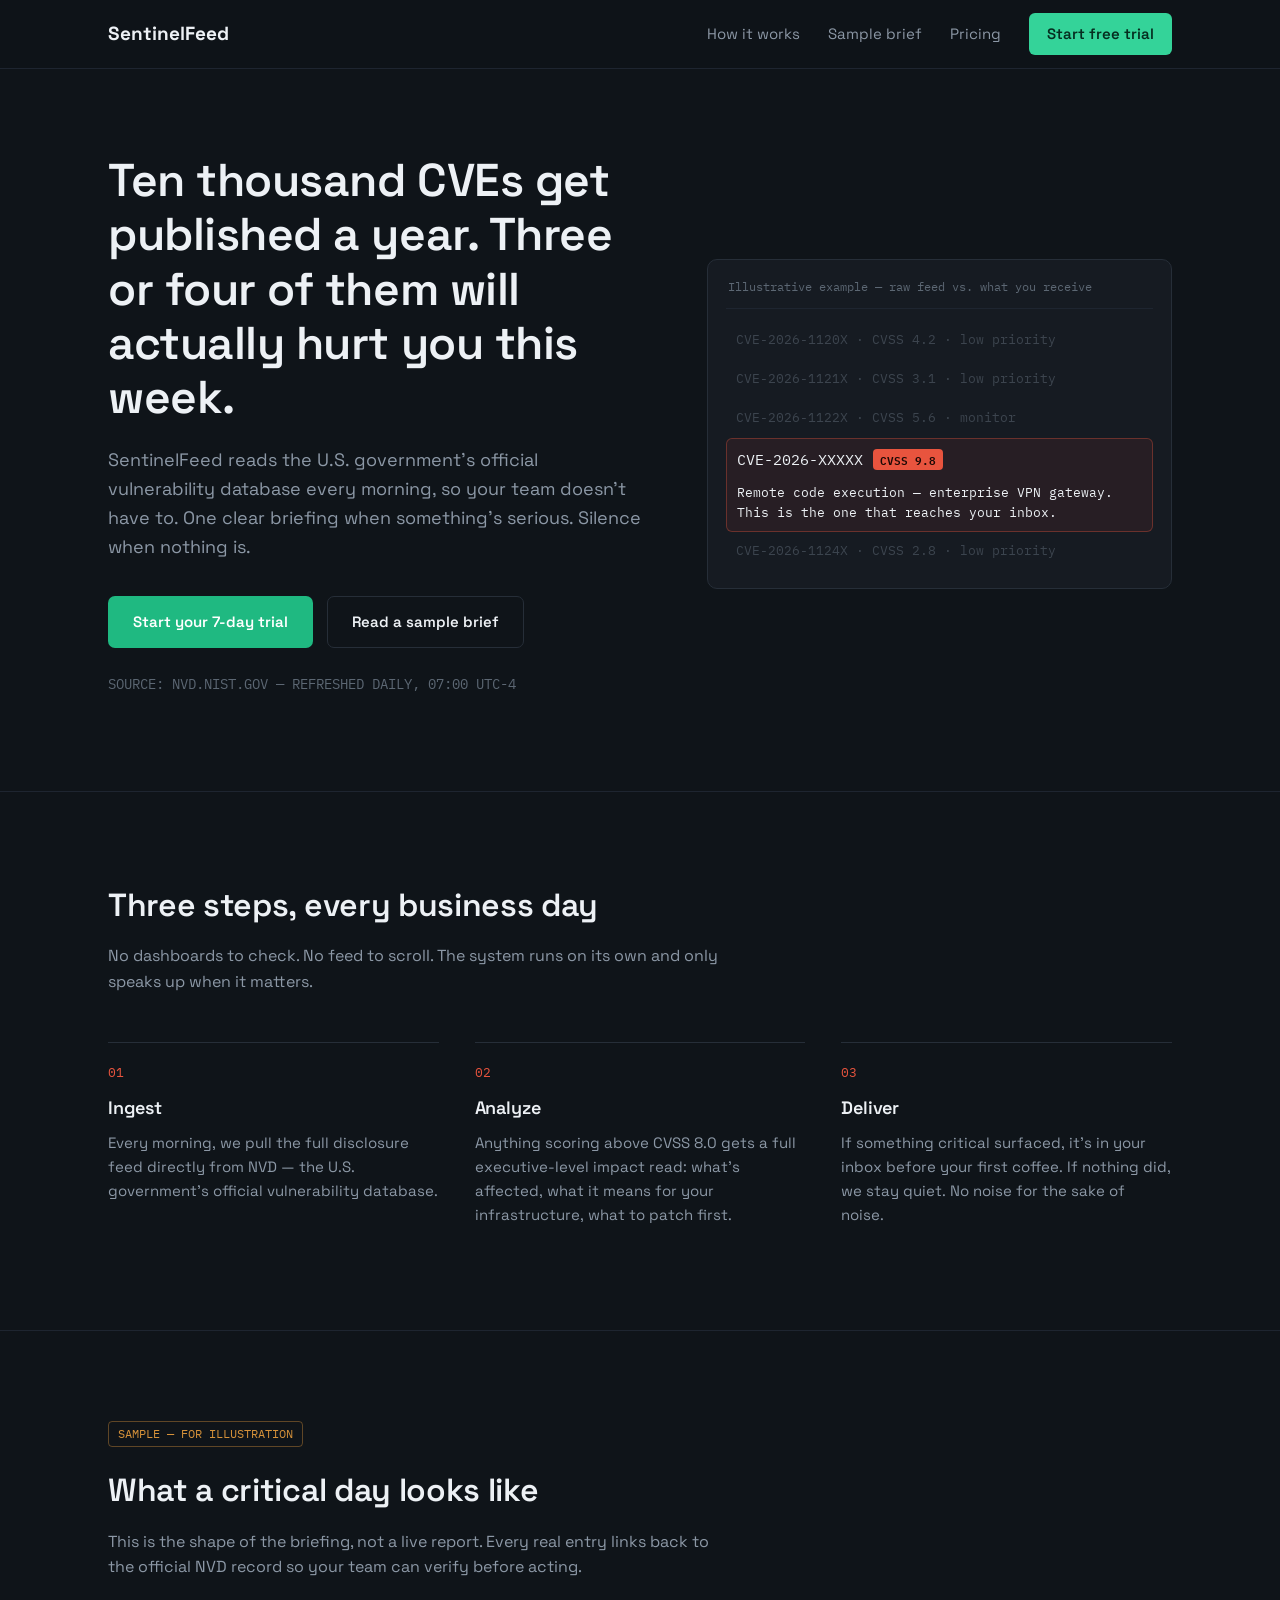
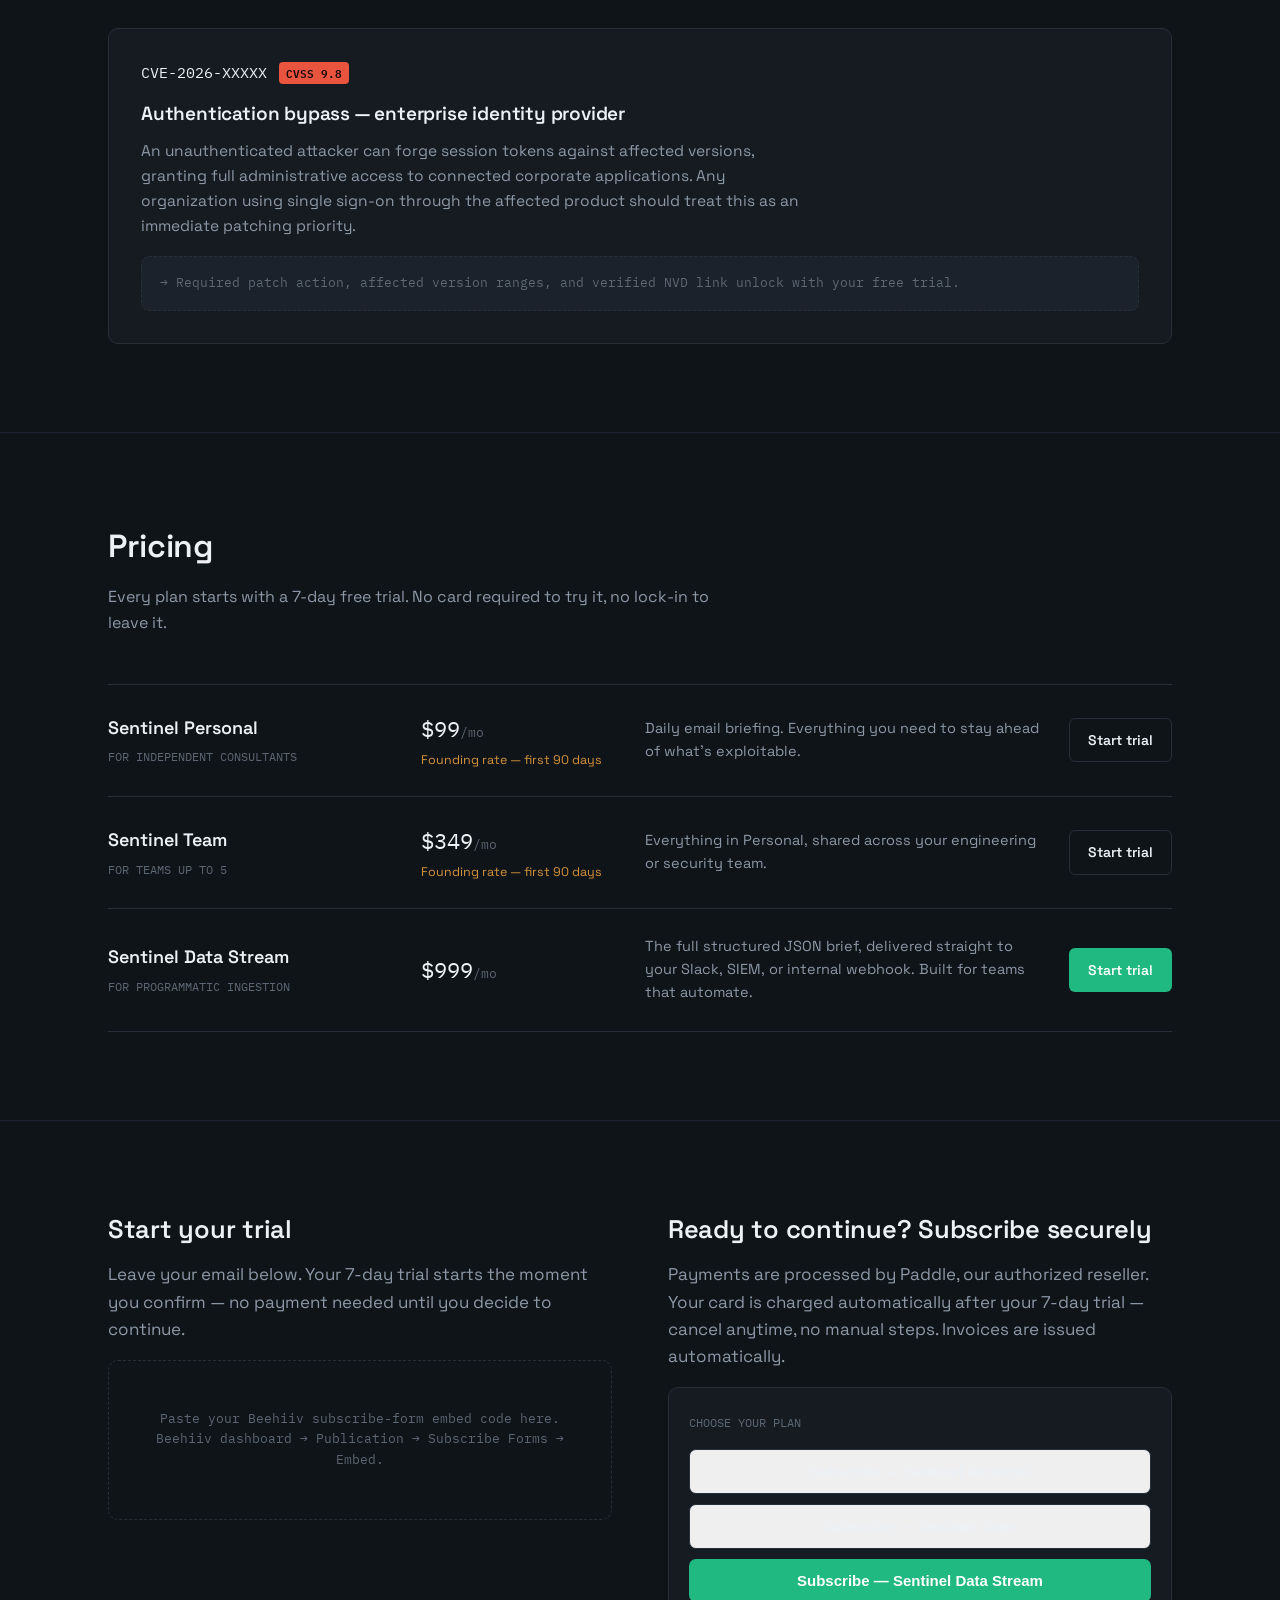
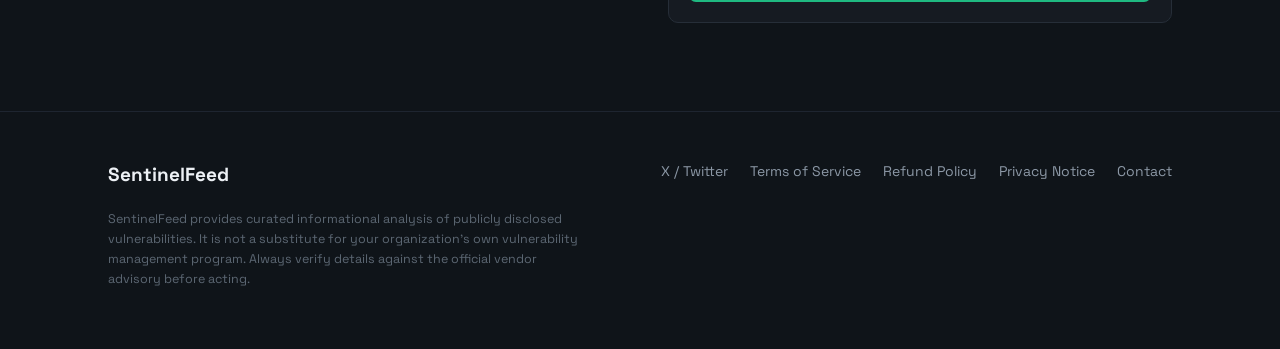
==== index.html @ 9c553edd "Update subscription buttons with new product IDs" ====
<!DOCTYPE html>
<html lang="en">
<head>
<meta charset="UTF-8">
<meta name="viewport" content="width=device-width, initial-scale=1.0">
<title>SentinelFeed — Critical vulnerability intelligence, filtered daily</title>
<meta name="description" content="SentinelFeed reads the NVD disclosure feed every morning and tells your team only what's worth acting on today.">
<link rel="icon" href="logo.png">
<link rel="preconnect" href="https://fonts.googleapis.com">
<link rel="preconnect" href="https://fonts.gstatic.com" crossorigin>
<link href="https://fonts.googleapis.com/css2?family=Space+Grotesk:wght@400;500;600;700&family=IBM+Plex+Mono:wght@400;500;600&display=swap" rel="stylesheet">
<style>
  :root {
    --ink: #0F1419;
    --panel: #161B22;
    --panel-raised: #1B222B;
    --border: #262E38;
    --border-soft: #1E2530;
    --text-primary: #EDF1F5;
    --text-secondary: #8C98A6;
    --text-tertiary: #5C6773;
    --signal: #E8543E;
    --signal-strong: #C43D2A;
    --amber: #D6923A;
    --brand: #34D399;
    --brand-strong: #1FB981;
    --brand-ink: #062E20;
    --safe: #4F9E72;
    --font-display: 'Space Grotesk', -apple-system, BlinkMacSystemFont, sans-serif;
    --font-mono: 'IBM Plex Mono', ui-monospace, SFMono-Regular, Menlo, monospace;
    --max-w: 1120px;
  }

  * { box-sizing: border-box; }
  html { scroll-behavior: smooth; }

  body {
    margin: 0;
    background: var(--ink);
    color: var(--text-primary);
    font-family: var(--font-display);
    font-size: 17px;
    line-height: 1.6;
    -webkit-font-smoothing: antialiased;
  }

  a { color: inherit; }
  a:focus-visible, button:focus-visible {
    outline: 2px solid var(--signal);
    outline-offset: 3px;
  }

  .wrap {
    max-width: var(--max-w);
    margin: 0 auto;
    padding: 0 28px;
  }

  p { max-width: 62ch; color: var(--text-secondary); }

  h1, h2, h3 { font-weight: 600; letter-spacing: -0.01em; margin: 0; }

  /* ---------- Nav ---------- */
  nav {
    position: sticky;
    top: 0;
    z-index: 20;
    background: rgba(15,20,25,0.88);
    backdrop-filter: blur(10px);
    border-bottom: 1px solid var(--border-soft);
  }
  nav .wrap {
    display: flex;
    align-items: center;
    justify-content: space-between;
    height: 68px;
  }
  .brand {
    font-size: 19px;
    font-weight: 700;
    display: flex;
    align-items: center;
    gap: 9px;
  }
  .brand .dot {
    width: 8px; height: 8px; border-radius: 50%;
    background: var(--signal);
    box-shadow: 0 0 0 4px rgba(232,84,62,0.15);
  }
  .nav-links { display: flex; gap: 28px; align-items: center; }
  .nav-links a {
    text-decoration: none;
    color: var(--text-secondary);
    font-size: 15px;
  }
  .nav-links a:hover { color: var(--text-primary); }
  .nav-cta {
    background: var(--brand);
    color: var(--brand-ink) !important;
    font-weight: 600;
    padding: 9px 18px;
    border-radius: 6px;
    text-decoration: none !important;
    font-size: 14.5px;
  }
  .nav-cta:hover { background: var(--brand-strong); }
  .logo-mark { height: 30px; width: auto; display: block; }

  /* ---------- Hero ---------- */
  .hero {
    padding: 84px 0 96px;
    border-bottom: 1px solid var(--border-soft);
  }
  .hero .wrap {
    display: grid;
    grid-template-columns: 1.15fr 1fr;
    gap: 64px;
    align-items: center;
  }
  .hero h1 {
    font-size: clamp(32px, 4.2vw, 46px);
    line-height: 1.18;
  }
  .hero .lede {
    margin-top: 22px;
    font-size: 18px;
    max-width: 46ch;
  }
  .cta-row { display: flex; gap: 14px; margin-top: 34px; flex-wrap: wrap; }
  .btn-primary, .btn-secondary {
    display: inline-block;
    padding: 13px 24px;
    border-radius: 7px;
    font-weight: 600;
    font-size: 15px;
    text-decoration: none;
    border: 1px solid transparent;
  }
  .btn-primary { background: var(--brand-strong); color: #FFF; }
  .btn-primary:hover { background: var(--brand); }
  .btn-secondary { border-color: var(--border); color: var(--text-primary); }
  .btn-secondary:hover { border-color: var(--text-tertiary); }
  .trust-line {
    margin-top: 26px;
    font-size: 13.5px;
    color: var(--text-tertiary);
    font-family: var(--font-mono);
  }

  /* feed panel */
  .feed-panel {
    background: var(--panel);
    border: 1px solid var(--border);
    border-radius: 10px;
    padding: 18px;
  }
  .feed-caption {
    font-family: var(--font-mono);
    font-size: 11.5px;
    color: var(--text-tertiary);
    padding: 0 2px 12px;
    border-bottom: 1px solid var(--border-soft);
    margin-bottom: 12px;
  }
  .feed-row {
    font-family: var(--font-mono);
    font-size: 13px;
    padding: 9px 10px;
    border-radius: 6px;
    display: flex;
    align-items: center;
    gap: 10px;
    color: var(--text-tertiary);
    opacity: 0.55;
  }
  .feed-row.highlight {
    background: rgba(232,84,62,0.08);
    border: 1px solid rgba(232,84,62,0.35);
    opacity: 1;
    color: var(--text-primary);
    flex-wrap: wrap;
    animation: reveal 0.6s ease-out 0.2s both;
  }
  @keyframes reveal {
    from { opacity: 0; transform: translateY(4px); }
    to { opacity: 1; transform: translateY(0); }
  }
  @media (prefers-reduced-motion: reduce) {
    .feed-row.highlight { animation: none; }
  }
  .badge {
    font-family: var(--font-mono);
    font-size: 11px;
    font-weight: 600;
    padding: 2px 7px;
    border-radius: 4px;
  }
  .badge-critical { background: var(--signal); color: #1A0805; }
  .badge-amber { background: var(--amber); color: #241500; }
  .feed-desc { color: var(--text-secondary); font-size: 12.5px; width: 100%; }
  .feed-row.highlight .feed-desc { color: var(--text-primary); }

  /* ---------- Section shell ---------- */
  section { padding: 88px 0; border-bottom: 1px solid var(--border-soft); }
  .section-head { max-width: 56ch; margin-bottom: 48px; }
  .section-head h2 { font-size: clamp(26px, 3vw, 32px); }
  .section-head p { margin-top: 12px; font-size: 16px; }

  /* ---------- How it works ---------- */
  .steps {
    display: grid;
    grid-template-columns: repeat(3, 1fr);
    gap: 36px;
  }
  .step { border-top: 1px solid var(--border); padding-top: 20px; }
  .step .num {
    font-family: var(--font-mono);
    color: var(--signal);
    font-size: 13px;
  }
  .step h3 { margin-top: 10px; font-size: 18px; }
  .step p { margin-top: 8px; font-size: 15px; }

  /* ---------- Sample brief ---------- */
  .sample-tag {
    display: inline-block;
    font-family: var(--font-mono);
    font-size: 11.5px;
    color: var(--amber);
    border: 1px solid rgba(214,146,58,0.4);
    padding: 3px 9px;
    border-radius: 4px;
    margin-bottom: 18px;
  }
  .brief-card {
    background: var(--panel);
    border: 1px solid var(--border);
    border-radius: 10px;
    padding: 32px;
  }
  .brief-card .row1 {
    display: flex;
    align-items: center;
    gap: 12px;
    flex-wrap: wrap;
  }
  .cve-id { font-family: var(--font-mono); font-size: 15px; color: var(--text-primary); }
  .brief-card h3 { margin-top: 14px; font-size: 19px; }
  .brief-card .summary { margin-top: 10px; font-size: 15.5px; max-width: 68ch; }
  .fade-wall {
    position: relative;
    margin-top: 18px;
    padding: 16px 18px;
    background: var(--panel-raised);
    border: 1px dashed var(--border);
    border-radius: 8px;
    font-family: var(--font-mono);
    font-size: 13px;
    color: var(--text-tertiary);
  }

  /* ---------- Pricing ---------- */
  .plan-row {
    display: grid;
    grid-template-columns: 1.3fr 0.9fr 1.8fr auto;
    gap: 24px;
    align-items: center;
    padding: 26px 0;
    border-top: 1px solid var(--border);
  }
  .plan-row:last-child { border-bottom: 1px solid var(--border); }
  .plan-name { font-size: 18px; font-weight: 600; }
  .plan-tag {
    display: block;
    margin-top: 5px;
    font-family: var(--font-mono);
    font-size: 12px;
    color: var(--text-tertiary);
  }
  .plan-price { font-family: var(--font-mono); font-size: 22px; }
  .plan-price .cycle { font-size: 13px; color: var(--text-tertiary); }
  .plan-price .founding {
    display: block;
    font-family: var(--font-display);
    font-size: 12.5px;
    color: var(--amber);
    margin-top: 4px;
  }
  .plan-desc { font-size: 14.5px; color: var(--text-secondary); }
  .plan-cta {
    justify-self: end;
    white-space: nowrap;
    padding: 10px 18px;
    border-radius: 6px;
    font-size: 14px;
    font-weight: 600;
    text-decoration: none;
    border: 1px solid var(--border);
    color: var(--text-primary);
  }
  .plan-row.flagship .plan-cta { background: var(--brand-strong); border-color: transparent; color: #fff; }
  .plan-row.flagship .plan-cta:hover { background: var(--brand); }
  .plan-cta:hover { border-color: var(--text-tertiary); }

  /* ---------- Signup / payment ---------- */
  .split { display: grid; grid-template-columns: 1fr 1fr; gap: 56px; }
  .signup-embed {
    border: 1px dashed var(--border);
    border-radius: 10px;
    padding: 24px;
    font-family: var(--font-mono);
    font-size: 13px;
    color: var(--text-tertiary);
    min-height: 160px;
    display: flex;
    align-items: center;
    justify-content: center;
    text-align: center;
  }
  .wallet-box {
    background: var(--panel);
    border: 1px solid var(--border);
    border-radius: 10px;
    padding: 20px;
    margin-top: 16px;
  }
  .wallet-box .addr {
    font-family: var(--font-mono);
    font-size: 13px;
    word-break: break-all;
    color: var(--text-primary);
    padding: 10px 12px;
    background: var(--ink);
    border-radius: 6px;
    margin-top: 10px;
  }
  ol.pay-steps { padding-left: 20px; margin: 16px 0 0; }
  ol.pay-steps li { color: var(--text-secondary); font-size: 14.5px; margin-bottom: 8px; }

  /* ---------- Footer ---------- */
  footer { padding: 48px 0; }
  footer .wrap {
    display: flex;
    justify-content: space-between;
    align-items: flex-start;
    flex-wrap: wrap;
    gap: 24px;
  }
  footer .foot-links { display: flex; gap: 22px; font-size: 14px; }
  footer .foot-links a { text-decoration: none; color: var(--text-secondary); }
  footer .foot-links a:hover { color: var(--text-primary); }
  footer .disclaimer {
    font-size: 12.5px;
    color: var(--text-tertiary);
    max-width: 60ch;
    margin-top: 18px;
  }

  @media (max-width: 860px) {
    .hero .wrap { grid-template-columns: 1fr; gap: 44px; }
    .steps { grid-template-columns: 1fr; gap: 28px; }
    .split { grid-template-columns: 1fr; gap: 32px; }
    .plan-row { grid-template-columns: 1fr; gap: 10px; }
    .plan-cta { justify-self: start; }
  }
</style>
</head>
<body>

<nav>
  <div class="wrap">
    <div class="brand"><img src="logo.png" alt="SentinelFeed" class="logo-mark" onerror="this.style.display='none'">SentinelFeed</div>
    <div class="nav-links">
      <a href="#how">How it works</a>
      <a href="#sample">Sample brief</a>
      <a href="#pricing">Pricing</a>
      <a href="#start" class="nav-cta">Start free trial</a>
    </div>
  </div>
</nav>

<header class="hero">
  <div class="wrap">
    <div>
      <h1>Ten thousand CVEs get published a year. Three or four of them will actually hurt you this week.</h1>
      <p class="lede">SentinelFeed reads the U.S. government's official vulnerability database every morning, so your team doesn't have to. One clear briefing when something's serious. Silence when nothing is.</p>
      <div class="cta-row">
        <a href="#start" class="btn-primary">Start your 7-day trial</a>
        <a href="#sample" class="btn-secondary">Read a sample brief</a>
      </div>
      <div class="trust-line">SOURCE: NVD.NIST.GOV — REFRESHED DAILY, 07:00 UTC-4</div>
    </div>
    <div>
      <div class="feed-panel">
        <div class="feed-caption">Illustrative example — raw feed vs. what you receive</div>
        <div class="feed-row">CVE-2026-1120X · CVSS 4.2 · low priority</div>
        <div class="feed-row">CVE-2026-1121X · CVSS 3.1 · low priority</div>
        <div class="feed-row">CVE-2026-1122X · CVSS 5.6 · monitor</div>
        <div class="feed-row highlight">
          <span class="cve-id">CVE-2026-XXXXX</span>
          <span class="badge badge-critical">CVSS 9.8</span>
          <span class="feed-desc">Remote code execution — enterprise VPN gateway. This is the one that reaches your inbox.</span>
        </div>
        <div class="feed-row">CVE-2026-1124X · CVSS 2.8 · low priority</div>
      </div>
    </div>
  </div>
</header>

<section id="how">
  <div class="wrap">
    <div class="section-head">
      <h2>Three steps, every business day</h2>
      <p>No dashboards to check. No feed to scroll. The system runs on its own and only speaks up when it matters.</p>
    </div>
    <div class="steps">
      <div class="step">
        <div class="num">01</div>
        <h3>Ingest</h3>
        <p>Every morning, we pull the full disclosure feed directly from NVD — the U.S. government's official vulnerability database.</p>
      </div>
      <div class="step">
        <div class="num">02</div>
        <h3>Analyze</h3>
        <p>Anything scoring above CVSS 8.0 gets a full executive-level impact read: what's affected, what it means for your infrastructure, what to patch first.</p>
      </div>
      <div class="step">
        <div class="num">03</div>
        <h3>Deliver</h3>
        <p>If something critical surfaced, it's in your inbox before your first coffee. If nothing did, we stay quiet. No noise for the sake of noise.</p>
      </div>
    </div>
  </div>
</section>

<section id="sample">
  <div class="wrap">
    <div class="section-head">
      <span class="sample-tag">SAMPLE — FOR ILLUSTRATION</span>
      <h2>What a critical day looks like</h2>
      <p>This is the shape of the briefing, not a live report. Every real entry links back to the official NVD record so your team can verify before acting.</p>
    </div>
    <div class="brief-card">
      <div class="row1">
        <span class="cve-id">CVE-2026-XXXXX</span>
        <span class="badge badge-critical">CVSS 9.8</span>
      </div>
      <h3>Authentication bypass — enterprise identity provider</h3>
      <p class="summary">An unauthenticated attacker can forge session tokens against affected versions, granting full administrative access to connected corporate applications. Any organization using single sign-on through the affected product should treat this as an immediate patching priority.</p>
      <div class="fade-wall">→ Required patch action, affected version ranges, and verified NVD link unlock with your free trial.</div>
    </div>
  </div>
</section>

<section id="pricing">
  <div class="wrap">
    <div class="section-head">
      <h2>Pricing</h2>
      <p>Every plan starts with a 7-day free trial. No card required to try it, no lock-in to leave it.</p>
    </div>

    <div class="plan-row">
      <div>
        <div class="plan-name">Sentinel Personal</div>
        <span class="plan-tag">FOR INDEPENDENT CONSULTANTS</span>
      </div>
      <div class="plan-price">$99<span class="cycle">/mo</span><span class="founding">Founding rate — first 90 days</span></div>
      <div class="plan-desc">Daily email briefing. Everything you need to stay ahead of what's exploitable.</div>
      <a href="#start" class="plan-cta">Start trial</a>
    </div>

    <div class="plan-row">
      <div>
        <div class="plan-name">Sentinel Team</div>
        <span class="plan-tag">FOR TEAMS UP TO 5</span>
      </div>
      <div class="plan-price">$349<span class="cycle">/mo</span><span class="founding">Founding rate — first 90 days</span></div>
      <div class="plan-desc">Everything in Personal, shared across your engineering or security team.</div>
      <a href="#start" class="plan-cta">Start trial</a>
    </div>

    <div class="plan-row flagship">
      <div>
        <div class="plan-name">Sentinel Data Stream</div>
        <span class="plan-tag">FOR PROGRAMMATIC INGESTION</span>
      </div>
      <div class="plan-price">$999<span class="cycle">/mo</span></div>
      <div class="plan-desc">The full structured JSON brief, delivered straight to your Slack, SIEM, or internal webhook. Built for teams that automate.</div>
      <a href="#start" class="plan-cta">Start trial</a>
    </div>
  </div>
</section>

<section id="start">
  <div class="wrap split">
    <div>
      <h2>Start your trial</h2>
      <p style="margin-top:12px;">Leave your email below. Your 7-day trial starts the moment you confirm — no payment needed until you decide to continue.</p>
      <div class="signup-embed">
        Paste your Beehiiv subscribe-form embed code here.<br>Beehiiv dashboard → Publication → Subscribe Forms → Embed.
      </div>
    </div>
    <div>
      <h2>Ready to continue? Subscribe securely</h2>
      <p style="margin-top:12px;">Payments are processed by Paddle, our authorized reseller. Your card is charged automatically after your 7-day trial — cancel anytime, no manual steps. Invoices are issued automatically.</p>
      <div class="wallet-box">
        <span style="font-family:var(--font-mono); font-size:12px; color:var(--text-tertiary);">CHOOSE YOUR PLAN</span>
        <div style="display:flex; flex-direction:column; gap:10px; margin-top:14px;">
          <button onclick="openCheckout('pri_01m2xbgnkfa89wa63y3td1wnmh')" class="btn-secondary" style="cursor:pointer; width:100%; text-align:center;">Subscribe — Sentinel Personal</button>
          <button onclick="openCheckout('pri_01m2xbfbxnqkjpdsexwjw876ja')" class="btn-secondary" style="cursor:pointer; width:100%; text-align:center;">Subscribe — Sentinel Team</button>
          <button onclick="openCheckout('pri_01m2xbjq3psq0152sfkdy9k9x8')" class="btn-primary" style="cursor:pointer; width:100%; text-align:center; border:none;">Subscribe — Sentinel Data Stream</button>
        </div>
      </div>
    </div>
  </div>
</section>

<script src="https://cdn.paddle.com/paddle/v2/paddle.js"></script>
<script>
  // Verify this exact setup snippet against your own Paddle dashboard > Developer Tools > Client-side tokens,
  // since Paddle occasionally updates their integration syntax.
  // Paddle.Environment.set("sandbox"); // uncomment while testing, remove for real payments
  Paddle.Initialize({ token: "test_f1b63dd2e1a24003da70023212f" });
  function openCheckout(priceId) {
    Paddle.Checkout.open({ items: [{ priceId: priceId, quantity: 1 }] });
  }
</script>

<footer>
  <div class="wrap">
    <div>
      <div class="brand"><img src="logo.png" alt="SentinelFeed" class="logo-mark" onerror="this.style.display='none'">SentinelFeed</div>
      <p class="disclaimer">SentinelFeed provides curated informational analysis of publicly disclosed vulnerabilities. It is not a substitute for your organization's own vulnerability management program. Always verify details against the official vendor advisory before acting.</p>
    </div>
    <div class="foot-links">
      <a href="https://x.com/YOUR_X_HANDLE" target="_blank" rel="noopener">X / Twitter</a>
      <a href="/terms.html">Terms of Service</a>
      <a href="/refund.html">Refund Policy</a>
      <a href="/privacy.html">Privacy Notice</a>
      <a href="mailto:YOUR_EMAIL_HERE">Contact</a>
    </div>
  </div>
</footer>

</body>
</html>
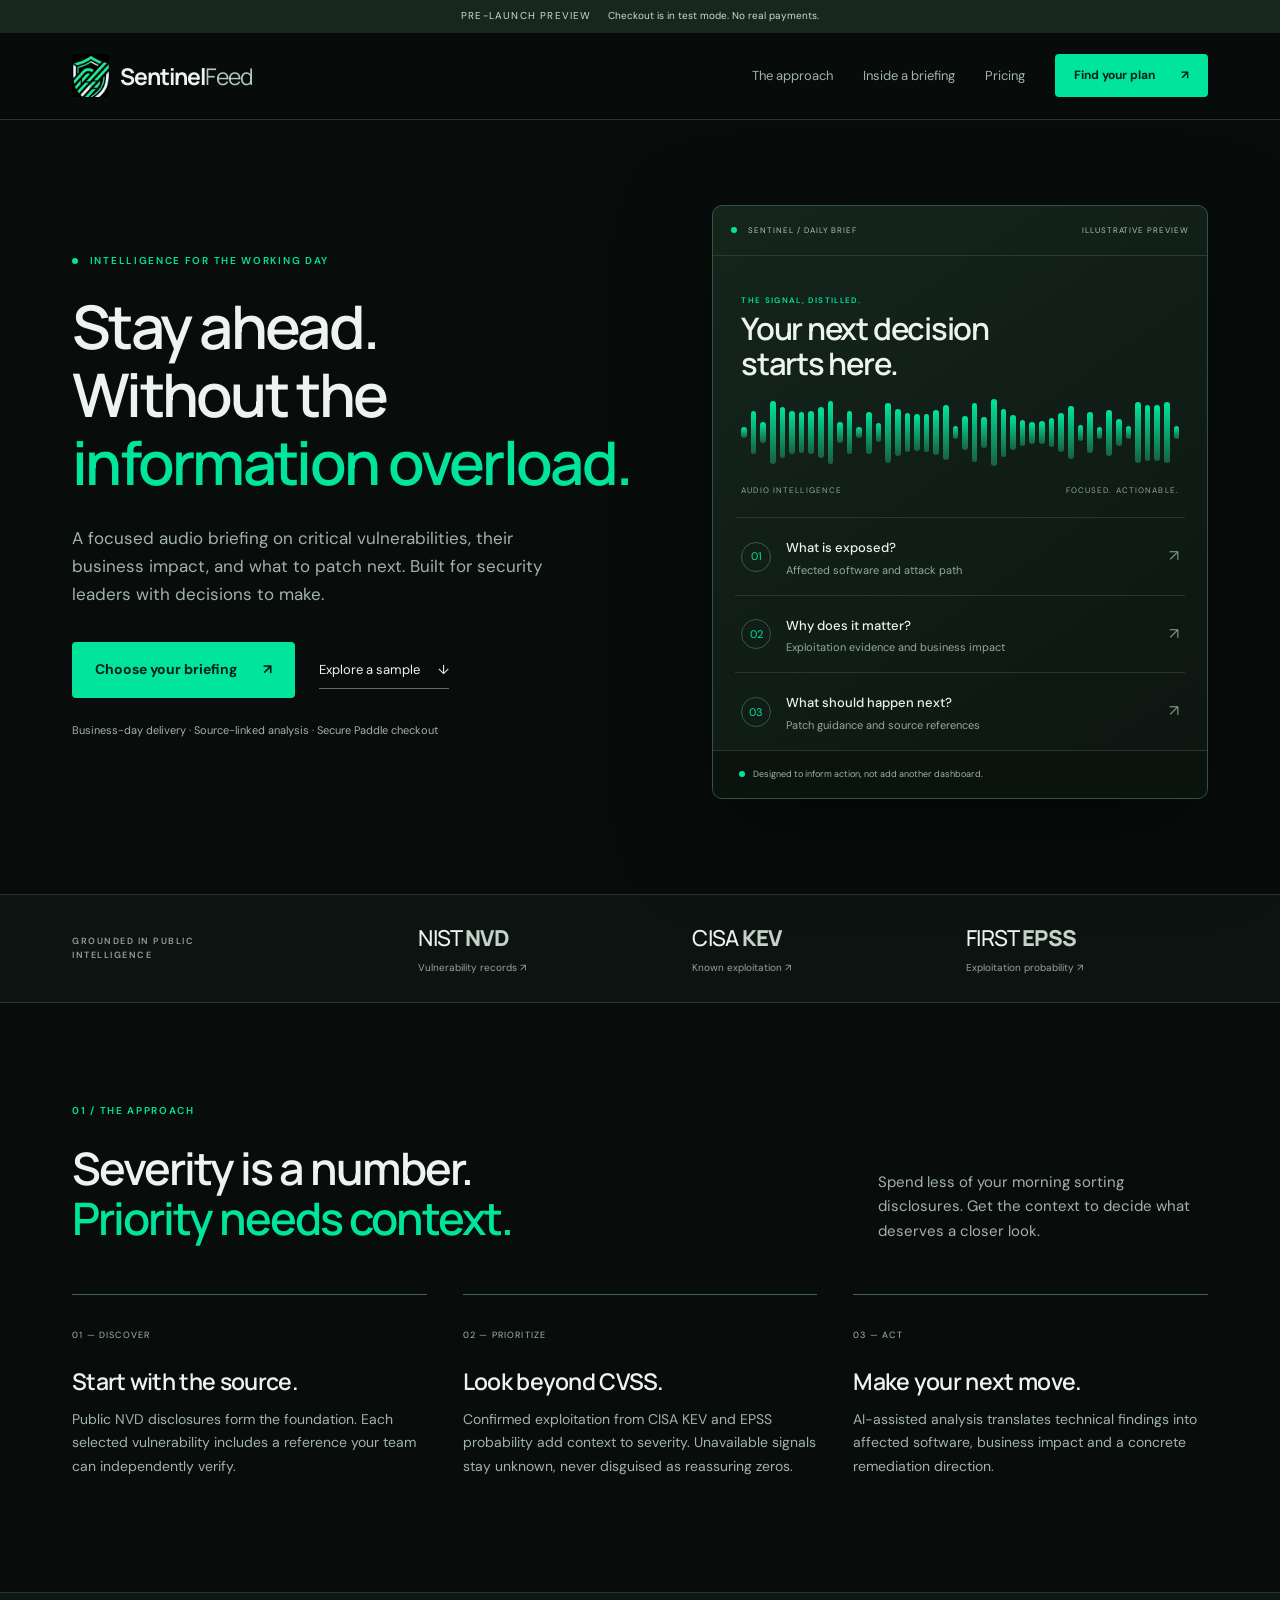
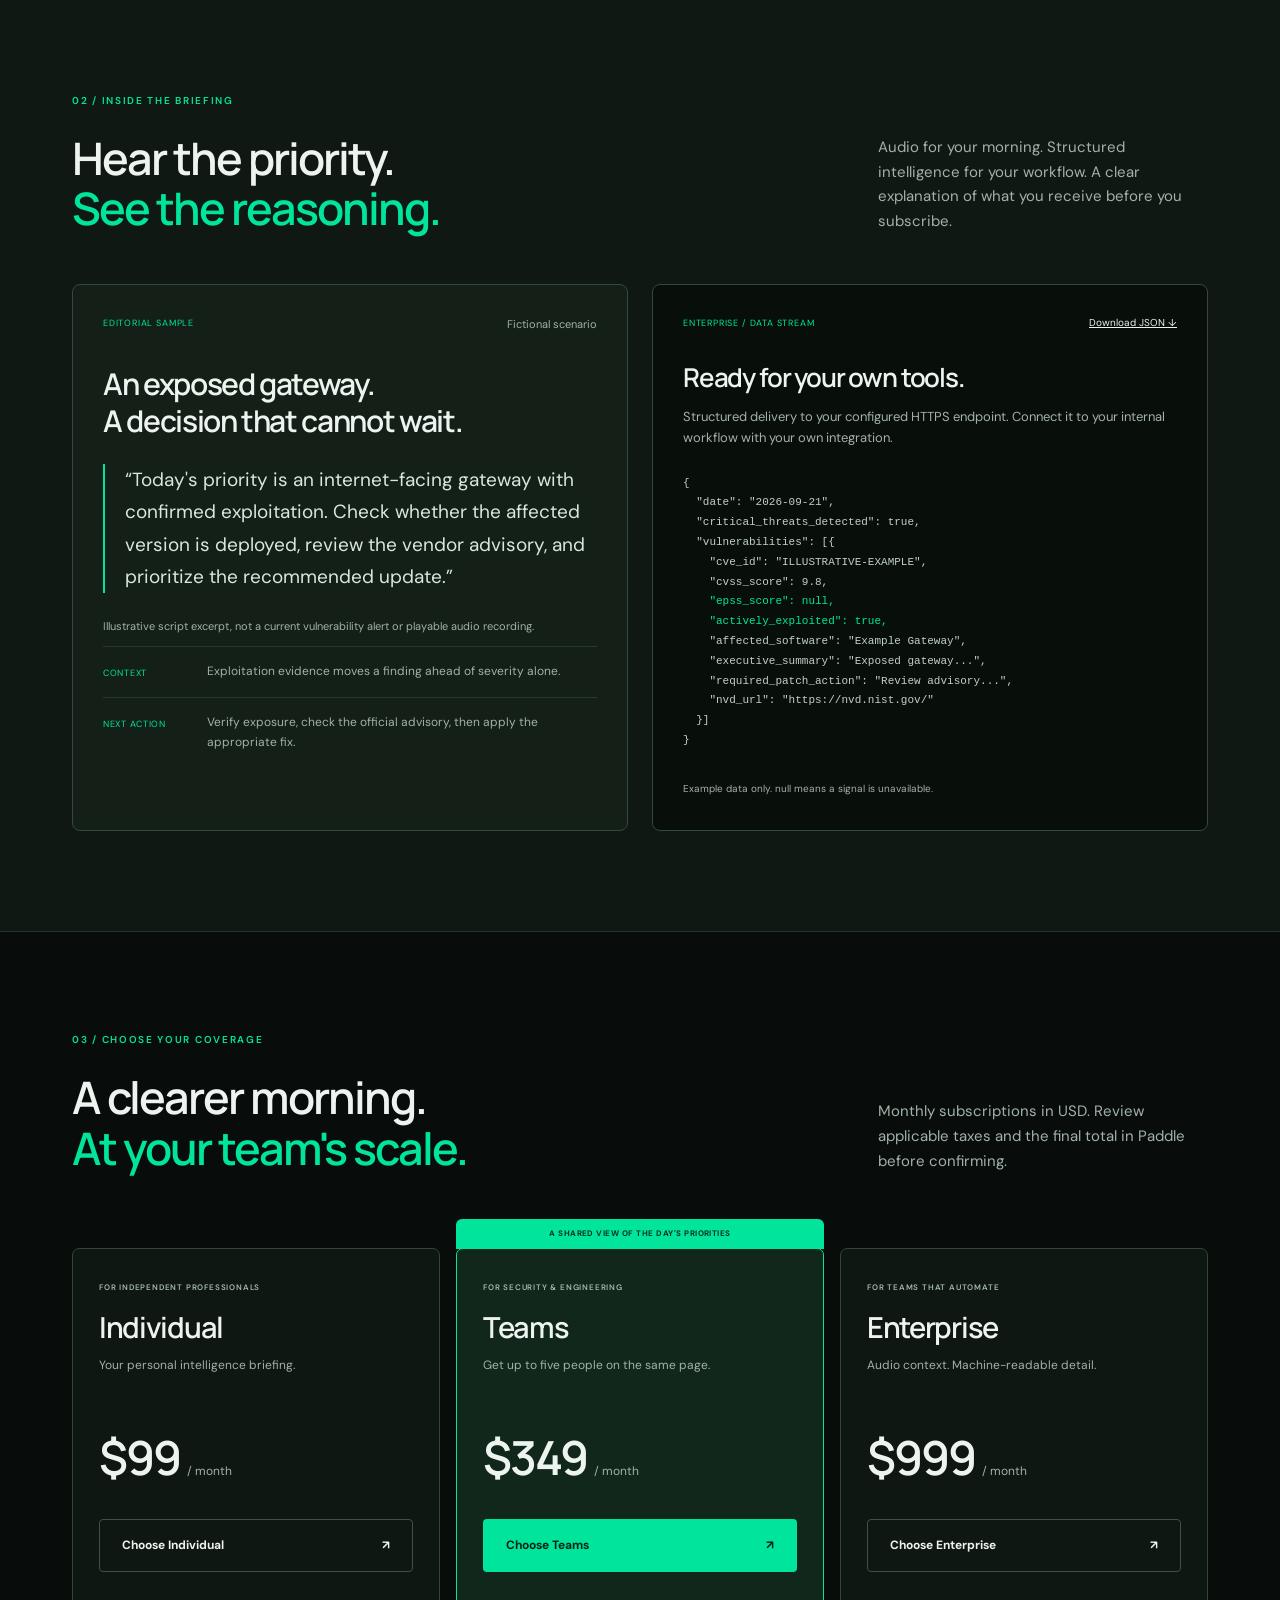
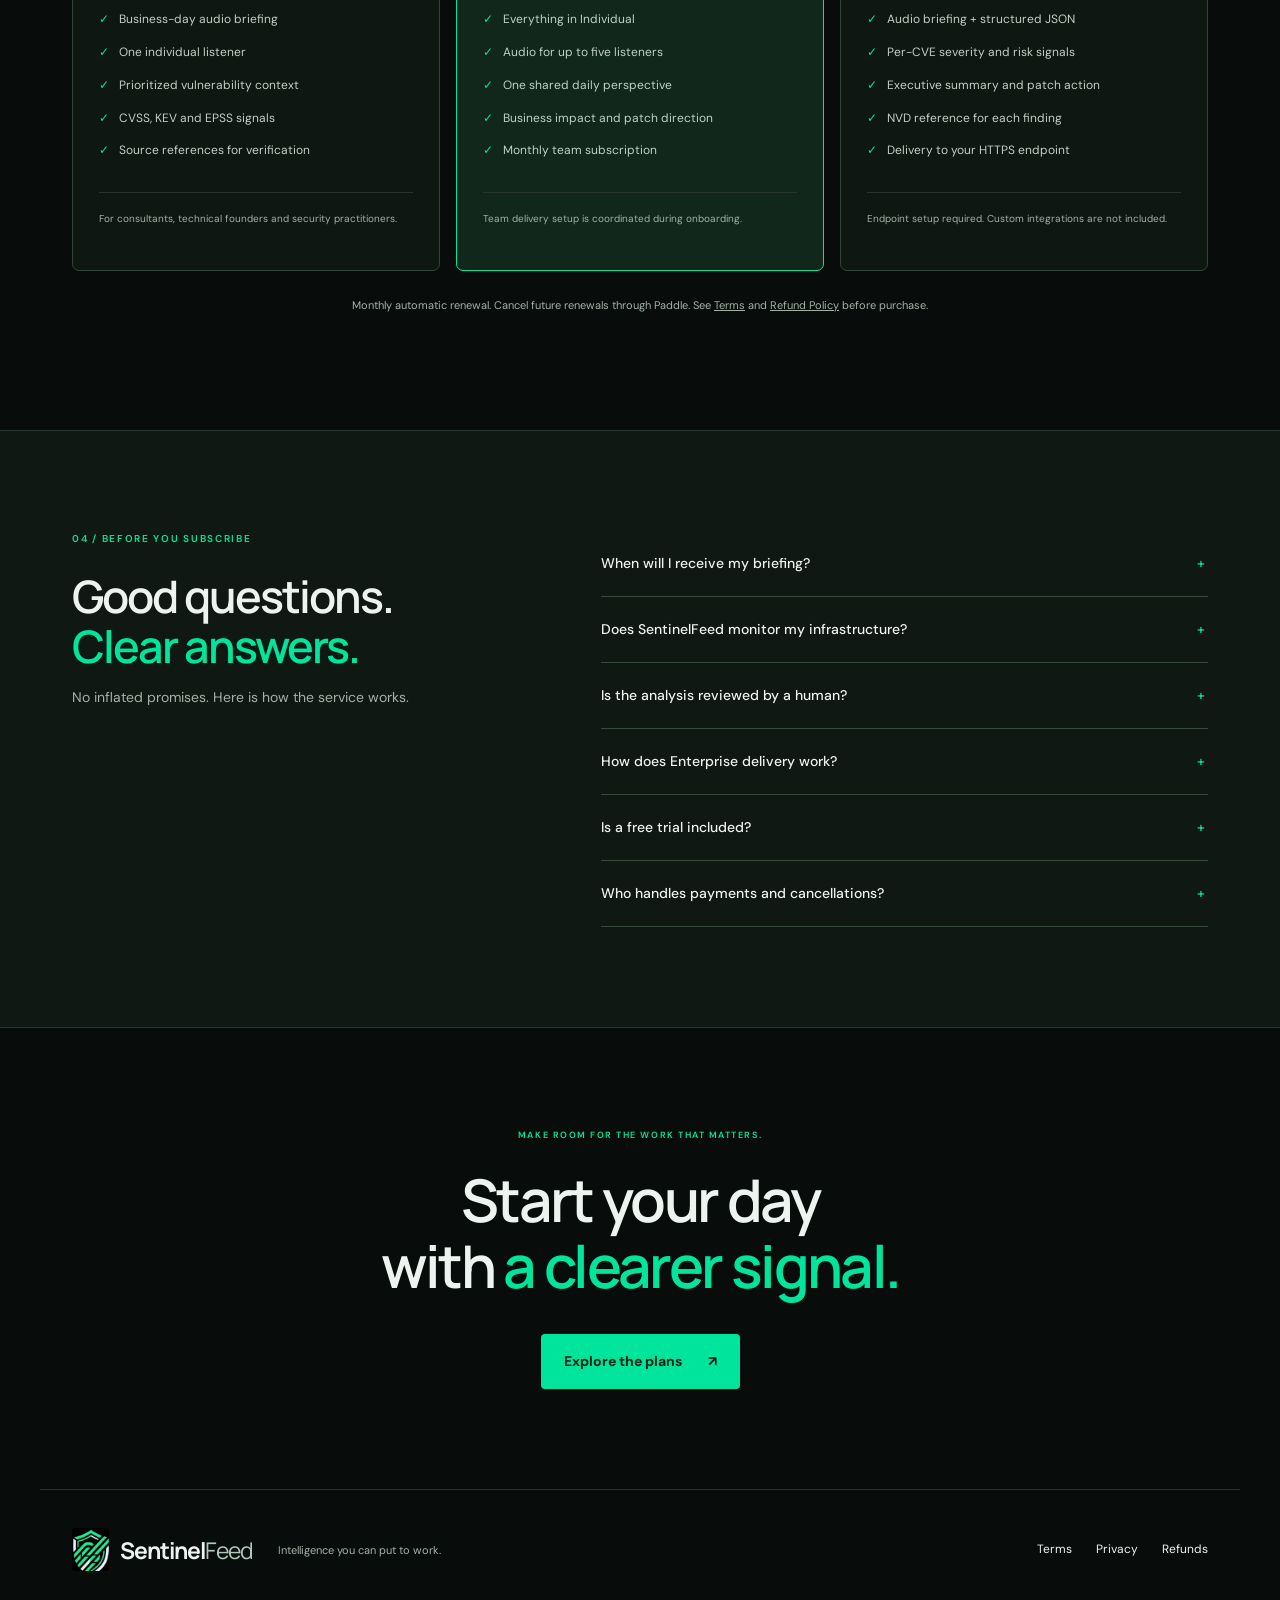
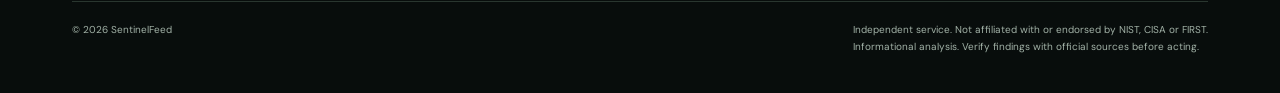
==== commit 77f2fb11: "feat: redesign SentinelFeed with supplied branding and transparent purchase flow" ====
--- a/index.html
+++ b/index.html
@@ -1,546 +1,87 @@
-<!DOCTYPE html>
+<!doctype html>
 <html lang="en">
 <head>
-<meta charset="UTF-8">
-<meta name="viewport" content="width=device-width, initial-scale=1.0">
-<title>SentinelFeed — Critical vulnerability intelligence, filtered daily</title>
-<meta name="description" content="SentinelFeed reads the NVD disclosure feed every morning and tells your team only what's worth acting on today.">
-<link rel="icon" href="logo.png">
-<link rel="preconnect" href="https://fonts.googleapis.com">
-<link rel="preconnect" href="https://fonts.gstatic.com" crossorigin>
-<link href="https://fonts.googleapis.com/css2?family=Space+Grotesk:wght@400;500;600;700&family=IBM+Plex+Mono:wght@400;500;600&display=swap" rel="stylesheet">
-<style>
-  :root {
-    --ink: #0F1419;
-    --panel: #161B22;
-    --panel-raised: #1B222B;
-    --border: #262E38;
-    --border-soft: #1E2530;
-    --text-primary: #EDF1F5;
-    --text-secondary: #8C98A6;
-    --text-tertiary: #5C6773;
-    --signal: #E8543E;
-    --signal-strong: #C43D2A;
-    --amber: #D6923A;
-    --brand: #34D399;
-    --brand-strong: #1FB981;
-    --brand-ink: #062E20;
-    --safe: #4F9E72;
-    --font-display: 'Space Grotesk', -apple-system, BlinkMacSystemFont, sans-serif;
-    --font-mono: 'IBM Plex Mono', ui-monospace, SFMono-Regular, Menlo, monospace;
-    --max-w: 1120px;
-  }
-
-  * { box-sizing: border-box; }
-  html { scroll-behavior: smooth; }
-
-  body {
-    margin: 0;
-    background: var(--ink);
-    color: var(--text-primary);
-    font-family: var(--font-display);
-    font-size: 17px;
-    line-height: 1.6;
-    -webkit-font-smoothing: antialiased;
-  }
-
-  a { color: inherit; }
-  a:focus-visible, button:focus-visible {
-    outline: 2px solid var(--signal);
-    outline-offset: 3px;
-  }
-
-  .wrap {
-    max-width: var(--max-w);
-    margin: 0 auto;
-    padding: 0 28px;
-  }
-
-  p { max-width: 62ch; color: var(--text-secondary); }
-
-  h1, h2, h3 { font-weight: 600; letter-spacing: -0.01em; margin: 0; }
-
-  /* ---------- Nav ---------- */
-  nav {
-    position: sticky;
-    top: 0;
-    z-index: 20;
-    background: rgba(15,20,25,0.88);
-    backdrop-filter: blur(10px);
-    border-bottom: 1px solid var(--border-soft);
-  }
-  nav .wrap {
-    display: flex;
-    align-items: center;
-    justify-content: space-between;
-    height: 68px;
-  }
-  .brand {
-    font-size: 19px;
-    font-weight: 700;
-    display: flex;
-    align-items: center;
-    gap: 9px;
-  }
-  .brand .dot {
-    width: 8px; height: 8px; border-radius: 50%;
-    background: var(--signal);
-    box-shadow: 0 0 0 4px rgba(232,84,62,0.15);
-  }
-  .nav-links { display: flex; gap: 28px; align-items: center; }
-  .nav-links a {
-    text-decoration: none;
-    color: var(--text-secondary);
-    font-size: 15px;
-  }
-  .nav-links a:hover { color: var(--text-primary); }
-  .nav-cta {
-    background: var(--brand);
-    color: var(--brand-ink) !important;
-    font-weight: 600;
-    padding: 9px 18px;
-    border-radius: 6px;
-    text-decoration: none !important;
-    font-size: 14.5px;
-  }
-  .nav-cta:hover { background: var(--brand-strong); }
-  .logo-mark { height: 30px; width: auto; display: block; }
-
-  /* ---------- Hero ---------- */
-  .hero {
-    padding: 84px 0 96px;
-    border-bottom: 1px solid var(--border-soft);
-  }
-  .hero .wrap {
-    display: grid;
-    grid-template-columns: 1.15fr 1fr;
-    gap: 64px;
-    align-items: center;
-  }
-  .hero h1 {
-    font-size: clamp(32px, 4.2vw, 46px);
-    line-height: 1.18;
-  }
-  .hero .lede {
-    margin-top: 22px;
-    font-size: 18px;
-    max-width: 46ch;
-  }
-  .cta-row { display: flex; gap: 14px; margin-top: 34px; flex-wrap: wrap; }
-  .btn-primary, .btn-secondary {
-    display: inline-block;
-    padding: 13px 24px;
-    border-radius: 7px;
-    font-weight: 600;
-    font-size: 15px;
-    text-decoration: none;
-    border: 1px solid transparent;
-  }
-  .btn-primary { background: var(--brand-strong); color: #FFF; }
-  .btn-primary:hover { background: var(--brand); }
-  .btn-secondary { border-color: var(--border); color: var(--text-primary); }
-  .btn-secondary:hover { border-color: var(--text-tertiary); }
-  .trust-line {
-    margin-top: 26px;
-    font-size: 13.5px;
-    color: var(--text-tertiary);
-    font-family: var(--font-mono);
-  }
-
-  /* feed panel */
-  .feed-panel {
-    background: var(--panel);
-    border: 1px solid var(--border);
-    border-radius: 10px;
-    padding: 18px;
-  }
-  .feed-caption {
-    font-family: var(--font-mono);
-    font-size: 11.5px;
-    color: var(--text-tertiary);
-    padding: 0 2px 12px;
-    border-bottom: 1px solid var(--border-soft);
-    margin-bottom: 12px;
-  }
-  .feed-row {
-    font-family: var(--font-mono);
-    font-size: 13px;
-    padding: 9px 10px;
-    border-radius: 6px;
-    display: flex;
-    align-items: center;
-    gap: 10px;
-    color: var(--text-tertiary);
-    opacity: 0.55;
-  }
-  .feed-row.highlight {
-    background: rgba(232,84,62,0.08);
-    border: 1px solid rgba(232,84,62,0.35);
-    opacity: 1;
-    color: var(--text-primary);
-    flex-wrap: wrap;
-    animation: reveal 0.6s ease-out 0.2s both;
-  }
-  @keyframes reveal {
-    from { opacity: 0; transform: translateY(4px); }
-    to { opacity: 1; transform: translateY(0); }
-  }
-  @media (prefers-reduced-motion: reduce) {
-    .feed-row.highlight { animation: none; }
-  }
-  .badge {
-    font-family: var(--font-mono);
-    font-size: 11px;
-    font-weight: 600;
-    padding: 2px 7px;
-    border-radius: 4px;
-  }
-  .badge-critical { background: var(--signal); color: #1A0805; }
-  .badge-amber { background: var(--amber); color: #241500; }
-  .feed-desc { color: var(--text-secondary); font-size: 12.5px; width: 100%; }
-  .feed-row.highlight .feed-desc { color: var(--text-primary); }
-
-  /* ---------- Section shell ---------- */
-  section { padding: 88px 0; border-bottom: 1px solid var(--border-soft); }
-  .section-head { max-width: 56ch; margin-bottom: 48px; }
-  .section-head h2 { font-size: clamp(26px, 3vw, 32px); }
-  .section-head p { margin-top: 12px; font-size: 16px; }
-
-  /* ---------- How it works ---------- */
-  .steps {
-    display: grid;
-    grid-template-columns: repeat(3, 1fr);
-    gap: 36px;
-  }
-  .step { border-top: 1px solid var(--border); padding-top: 20px; }
-  .step .num {
-    font-family: var(--font-mono);
-    color: var(--signal);
-    font-size: 13px;
-  }
-  .step h3 { margin-top: 10px; font-size: 18px; }
-  .step p { margin-top: 8px; font-size: 15px; }
-
-  /* ---------- Sample brief ---------- */
-  .sample-tag {
-    display: inline-block;
-    font-family: var(--font-mono);
-    font-size: 11.5px;
-    color: var(--amber);
-    border: 1px solid rgba(214,146,58,0.4);
-    padding: 3px 9px;
-    border-radius: 4px;
-    margin-bottom: 18px;
-  }
-  .brief-card {
-    background: var(--panel);
-    border: 1px solid var(--border);
-    border-radius: 10px;
-    padding: 32px;
-  }
-  .brief-card .row1 {
-    display: flex;
-    align-items: center;
-    gap: 12px;
-    flex-wrap: wrap;
-  }
-  .cve-id { font-family: var(--font-mono); font-size: 15px; color: var(--text-primary); }
-  .brief-card h3 { margin-top: 14px; font-size: 19px; }
-  .brief-card .summary { margin-top: 10px; font-size: 15.5px; max-width: 68ch; }
-  .fade-wall {
-    position: relative;
-    margin-top: 18px;
-    padding: 16px 18px;
-    background: var(--panel-raised);
-    border: 1px dashed var(--border);
-    border-radius: 8px;
-    font-family: var(--font-mono);
-    font-size: 13px;
-    color: var(--text-tertiary);
-  }
-
-  /* ---------- Pricing ---------- */
-  .plan-row {
-    display: grid;
-    grid-template-columns: 1.3fr 0.9fr 1.8fr auto;
-    gap: 24px;
-    align-items: center;
-    padding: 26px 0;
-    border-top: 1px solid var(--border);
-  }
-  .plan-row:last-child { border-bottom: 1px solid var(--border); }
-  .plan-name { font-size: 18px; font-weight: 600; }
-  .plan-tag {
-    display: block;
-    margin-top: 5px;
-    font-family: var(--font-mono);
-    font-size: 12px;
-    color: var(--text-tertiary);
-  }
-  .plan-price { font-family: var(--font-mono); font-size: 22px; }
-  .plan-price .cycle { font-size: 13px; color: var(--text-tertiary); }
-  .plan-price .founding {
-    display: block;
-    font-family: var(--font-display);
-    font-size: 12.5px;
-    color: var(--amber);
-    margin-top: 4px;
-  }
-  .plan-desc { font-size: 14.5px; color: var(--text-secondary); }
-  .plan-cta {
-    justify-self: end;
-    white-space: nowrap;
-    padding: 10px 18px;
-    border-radius: 6px;
-    font-size: 14px;
-    font-weight: 600;
-    text-decoration: none;
-    border: 1px solid var(--border);
-    color: var(--text-primary);
-  }
-  .plan-row.flagship .plan-cta { background: var(--brand-strong); border-color: transparent; color: #fff; }
-  .plan-row.flagship .plan-cta:hover { background: var(--brand); }
-  .plan-cta:hover { border-color: var(--text-tertiary); }
-
-  /* ---------- Signup / payment ---------- */
-  .split { display: grid; grid-template-columns: 1fr 1fr; gap: 56px; }
-  .signup-embed {
-    border: 1px dashed var(--border);
-    border-radius: 10px;
-    padding: 24px;
-    font-family: var(--font-mono);
-    font-size: 13px;
-    color: var(--text-tertiary);
-    min-height: 160px;
-    display: flex;
-    align-items: center;
-    justify-content: center;
-    text-align: center;
-  }
-  .wallet-box {
-    background: var(--panel);
-    border: 1px solid var(--border);
-    border-radius: 10px;
-    padding: 20px;
-    margin-top: 16px;
-  }
-  .wallet-box .addr {
-    font-family: var(--font-mono);
-    font-size: 13px;
-    word-break: break-all;
-    color: var(--text-primary);
-    padding: 10px 12px;
-    background: var(--ink);
-    border-radius: 6px;
-    margin-top: 10px;
-  }
-  ol.pay-steps { padding-left: 20px; margin: 16px 0 0; }
-  ol.pay-steps li { color: var(--text-secondary); font-size: 14.5px; margin-bottom: 8px; }
-
-  /* ---------- Footer ---------- */
-  footer { padding: 48px 0; }
-  footer .wrap {
-    display: flex;
-    justify-content: space-between;
-    align-items: flex-start;
-    flex-wrap: wrap;
-    gap: 24px;
-  }
-  footer .foot-links { display: flex; gap: 22px; font-size: 14px; }
-  footer .foot-links a { text-decoration: none; color: var(--text-secondary); }
-  footer .foot-links a:hover { color: var(--text-primary); }
-  footer .disclaimer {
-    font-size: 12.5px;
-    color: var(--text-tertiary);
-    max-width: 60ch;
-    margin-top: 18px;
-  }
-
-  @media (max-width: 860px) {
-    .hero .wrap { grid-template-columns: 1fr; gap: 44px; }
-    .steps { grid-template-columns: 1fr; gap: 28px; }
-    .split { grid-template-columns: 1fr; gap: 32px; }
-    .plan-row { grid-template-columns: 1fr; gap: 10px; }
-    .plan-cta { justify-self: start; }
-  }
-</style>
+<meta charset="utf-8"><meta name="viewport" content="width=device-width,initial-scale=1">
+<title>SentinelFeed — Know what deserves your attention.</title>
+<meta name="description" content="Critical vulnerability intelligence, made for your morning. Audio briefings for security leaders and structured CVE data for teams that automate.">
+<meta name="theme-color" content="#080d0c">
+<meta property="og:title" content="SentinelFeed — Less noise. Better security decisions.">
+<meta property="og:description" content="Business-day vulnerability briefings. CVSS severity, CISA KEV exploitation evidence and EPSS probability in one focused briefing.">
+<meta property="og:type" content="website">
+<link rel="icon" href="assets/logo-original.jpg" type="image/jpeg">
+<link rel="stylesheet" href="styles.css">
+<script id="checkout-config" type="application/json">{"environment":"sandbox","token":"test_f1b63dd2e1a24003da70023212f","prices":{"personal":"pri_01m2xbgnkfa89wa63y3td1wnmh","team":"pri_01m2xbfbxnqkjpdsexwjw876ja","enterprise":"pri_01m2xbjq3psq0152sfkdy9k9x8"}}</script>
+<script src="app.js" defer></script>
 </head>
 <body>
-
-<nav>
-  <div class="wrap">
-    <div class="brand"><img src="logo.png" alt="SentinelFeed" class="logo-mark" onerror="this.style.display='none'">SentinelFeed</div>
-    <div class="nav-links">
-      <a href="#how">How it works</a>
-      <a href="#sample">Sample brief</a>
-      <a href="#pricing">Pricing</a>
-      <a href="#start" class="nav-cta">Start free trial</a>
-    </div>
-  </div>
-</nav>
-
-<header class="hero">
-  <div class="wrap">
-    <div>
-      <h1>Ten thousand CVEs get published a year. Three or four of them will actually hurt you this week.</h1>
-      <p class="lede">SentinelFeed reads the U.S. government's official vulnerability database every morning, so your team doesn't have to. One clear briefing when something's serious. Silence when nothing is.</p>
-      <div class="cta-row">
-        <a href="#start" class="btn-primary">Start your 7-day trial</a>
-        <a href="#sample" class="btn-secondary">Read a sample brief</a>
-      </div>
-      <div class="trust-line">SOURCE: NVD.NIST.GOV — REFRESHED DAILY, 07:00 UTC-4</div>
-    </div>
-    <div>
-      <div class="feed-panel">
-        <div class="feed-caption">Illustrative example — raw feed vs. what you receive</div>
-        <div class="feed-row">CVE-2026-1120X · CVSS 4.2 · low priority</div>
-        <div class="feed-row">CVE-2026-1121X · CVSS 3.1 · low priority</div>
-        <div class="feed-row">CVE-2026-1122X · CVSS 5.6 · monitor</div>
-        <div class="feed-row highlight">
-          <span class="cve-id">CVE-2026-XXXXX</span>
-          <span class="badge badge-critical">CVSS 9.8</span>
-          <span class="feed-desc">Remote code execution — enterprise VPN gateway. This is the one that reaches your inbox.</span>
-        </div>
-        <div class="feed-row">CVE-2026-1124X · CVSS 2.8 · low priority</div>
-      </div>
-    </div>
-  </div>
-</header>
-
-<section id="how">
-  <div class="wrap">
-    <div class="section-head">
-      <h2>Three steps, every business day</h2>
-      <p>No dashboards to check. No feed to scroll. The system runs on its own and only speaks up when it matters.</p>
-    </div>
-    <div class="steps">
-      <div class="step">
-        <div class="num">01</div>
-        <h3>Ingest</h3>
-        <p>Every morning, we pull the full disclosure feed directly from NVD — the U.S. government's official vulnerability database.</p>
-      </div>
-      <div class="step">
-        <div class="num">02</div>
-        <h3>Analyze</h3>
-        <p>Anything scoring above CVSS 8.0 gets a full executive-level impact read: what's affected, what it means for your infrastructure, what to patch first.</p>
-      </div>
-      <div class="step">
-        <div class="num">03</div>
-        <h3>Deliver</h3>
-        <p>If something critical surfaced, it's in your inbox before your first coffee. If nothing did, we stay quiet. No noise for the sake of noise.</p>
-      </div>
-    </div>
-  </div>
+<a class="skip" href="#main">Skip to content</a>
+<div class="preview-notice">PRE-LAUNCH PREVIEW <span>Checkout is in test mode. No real payments.</span></div>
+<header class="navigation"><div class="wrap nav-inner">
+<a class="brand" href="./" aria-label="SentinelFeed home"><span class="brand-icon"><img src="assets/logo-original.jpg" alt=""></span>Sentinel<span>Feed</span></a>
+<button class="menu-toggle" aria-expanded="false" aria-controls="navigation-links">Menu <span>＋</span></button>
+<nav id="navigation-links" aria-label="Main navigation"><a href="#approach">The approach</a><a href="#sample">Inside a briefing</a><a href="#pricing">Pricing</a><a class="button small" href="#pricing">Find your plan <span>↗</span></a></nav>
+</div></header>
+<main id="main">
+<section class="hero wrap">
+<div class="hero-copy"><p class="eyebrow"><i></i> INTELLIGENCE FOR THE WORKING DAY</p>
+<h1>Stay ahead.<br>Without the<br><em>information overload.</em></h1>
+<p class="lead">A focused audio briefing on critical vulnerabilities, their business impact, and what to patch next. Built for security leaders with decisions to make.</p>
+<div class="actions"><a class="button" href="#pricing">Choose your briefing <span>↗</span></a><a class="text-link" href="#sample">Explore a sample <span>↓</span></a></div>
+<p class="micro">Business-day delivery · Source-linked analysis · Secure Paddle checkout</p>
+</div>
+<div class="brief-visual">
+<div class="visual-top"><span><i></i> SENTINEL / DAILY BRIEF</span><span>ILLUSTRATIVE PREVIEW</span></div>
+<div class="visual-title"><span class="eyebrow">THE SIGNAL, DISTILLED.</span><h2>Your next decision<br>starts here.</h2></div>
+<div class="wave" aria-hidden="true"><b style="--height:14%"></b><b style="--height:54%"></b><b style="--height:27%"></b><b style="--height:79%"></b><b style="--height:64%"></b><b style="--height:55%"></b><b style="--height:52%"></b><b style="--height:55%"></b><b style="--height:64%"></b><b style="--height:79%"></b><b style="--height:27%"></b><b style="--height:54%"></b><b style="--height:14%"></b><b style="--height:53%"></b><b style="--height:25%"></b><b style="--height:76%"></b><b style="--height:60%"></b><b style="--height:50%"></b><b style="--height:46%"></b><b style="--height:48%"></b><b style="--height:56%"></b><b style="--height:70%"></b><b style="--height:17%"></b><b style="--height:43%"></b><b style="--height:75%"></b><b style="--height:40%"></b><b style="--height:84%"></b><b style="--height:61%"></b><b style="--height:44%"></b><b style="--height:33%"></b><b style="--height:28%"></b><b style="--height:29%"></b><b style="--height:36%"></b><b style="--height:49%"></b><b style="--height:68%"></b><b style="--height:20%"></b><b style="--height:51%"></b><b style="--height:15%"></b><b style="--height:58%"></b><b style="--height:34%"></b><b style="--height:16%"></b><b style="--height:77%"></b><b style="--height:71%"></b><b style="--height:71%"></b><b style="--height:77%"></b><b style="--height:16%"></b></div>
+<div class="visual-meta"><span>AUDIO INTELLIGENCE</span><span>FOCUSED. ACTIONABLE.</span></div>
+<div class="signal-row"><span class="signal-icon">01</span><div><strong>What is exposed?</strong><small>Affected software and attack path</small></div><span>↗</span></div>
+<div class="signal-row"><span class="signal-icon">02</span><div><strong>Why does it matter?</strong><small>Exploitation evidence and business impact</small></div><span>↗</span></div>
+<div class="signal-row"><span class="signal-icon">03</span><div><strong>What should happen next?</strong><small>Patch guidance and source references</small></div><span>↗</span></div>
+<div class="visual-bottom"><span class="status-dot"></span>Designed to inform action, not add another dashboard.</div>
+</div>
 </section>
-
-<section id="sample">
-  <div class="wrap">
-    <div class="section-head">
-      <span class="sample-tag">SAMPLE — FOR ILLUSTRATION</span>
-      <h2>What a critical day looks like</h2>
-      <p>This is the shape of the briefing, not a live report. Every real entry links back to the official NVD record so your team can verify before acting.</p>
-    </div>
-    <div class="brief-card">
-      <div class="row1">
-        <span class="cve-id">CVE-2026-XXXXX</span>
-        <span class="badge badge-critical">CVSS 9.8</span>
-      </div>
-      <h3>Authentication bypass — enterprise identity provider</h3>
-      <p class="summary">An unauthenticated attacker can forge session tokens against affected versions, granting full administrative access to connected corporate applications. Any organization using single sign-on through the affected product should treat this as an immediate patching priority.</p>
-      <div class="fade-wall">→ Required patch action, affected version ranges, and verified NVD link unlock with your free trial.</div>
-    </div>
-  </div>
+<div class="source-strip"><div class="wrap"><span class="eyebrow">GROUNDED IN PUBLIC INTELLIGENCE</span><a href="https://nvd.nist.gov/" target="_blank" rel="noopener noreferrer">NIST <b>NVD</b> <small>Vulnerability records ↗</small></a><a href="https://www.cisa.gov/known-exploited-vulnerabilities-catalog" target="_blank" rel="noopener noreferrer">CISA <b>KEV</b> <small>Known exploitation ↗</small></a><a href="https://www.first.org/epss/" target="_blank" rel="noopener noreferrer">FIRST <b>EPSS</b> <small>Exploitation probability ↗</small></a></div></div>
+<section class="section wrap" id="approach">
+<div class="section-heading"><div><p class="eyebrow">01 / THE APPROACH</p><h2>Severity is a number.<br><em>Priority needs context.</em></h2></div><p>Spend less of your morning sorting disclosures. Get the context to decide what deserves a closer look.</p></div>
+<div class="features"><article><span class="feature-number">01 — DISCOVER</span><h3>Start with the source.</h3><p>Public NVD disclosures form the foundation. Each selected vulnerability includes a reference your team can independently verify.</p></article><article><span class="feature-number">02 — PRIORITIZE</span><h3>Look beyond CVSS.</h3><p>Confirmed exploitation from CISA KEV and EPSS probability add context to severity. Unavailable signals stay unknown, never disguised as reassuring zeros.</p></article><article><span class="feature-number">03 — ACT</span><h3>Make your next move.</h3><p>AI-assisted analysis translates technical findings into affected software, business impact and a concrete remediation direction.</p></article></div>
 </section>
-
-<section id="pricing">
-  <div class="wrap">
-    <div class="section-head">
-      <h2>Pricing</h2>
-      <p>Every plan starts with a 7-day free trial. No card required to try it, no lock-in to leave it.</p>
-    </div>
-
-    <div class="plan-row">
-      <div>
-        <div class="plan-name">Sentinel Personal</div>
-        <span class="plan-tag">FOR INDEPENDENT CONSULTANTS</span>
-      </div>
-      <div class="plan-price">$99<span class="cycle">/mo</span><span class="founding">Founding rate — first 90 days</span></div>
-      <div class="plan-desc">Daily email briefing. Everything you need to stay ahead of what's exploitable.</div>
-      <a href="#start" class="plan-cta">Start trial</a>
-    </div>
-
-    <div class="plan-row">
-      <div>
-        <div class="plan-name">Sentinel Team</div>
-        <span class="plan-tag">FOR TEAMS UP TO 5</span>
-      </div>
-      <div class="plan-price">$349<span class="cycle">/mo</span><span class="founding">Founding rate — first 90 days</span></div>
-      <div class="plan-desc">Everything in Personal, shared across your engineering or security team.</div>
-      <a href="#start" class="plan-cta">Start trial</a>
-    </div>
-
-    <div class="plan-row flagship">
-      <div>
-        <div class="plan-name">Sentinel Data Stream</div>
-        <span class="plan-tag">FOR PROGRAMMATIC INGESTION</span>
-      </div>
-      <div class="plan-price">$999<span class="cycle">/mo</span></div>
-      <div class="plan-desc">The full structured JSON brief, delivered straight to your Slack, SIEM, or internal webhook. Built for teams that automate.</div>
-      <a href="#start" class="plan-cta">Start trial</a>
-    </div>
-  </div>
+<section class="sample-section" id="sample"><div class="wrap section">
+<div class="section-heading"><div><p class="eyebrow">02 / INSIDE THE BRIEFING</p><h2>Hear the priority.<br><em>See the reasoning.</em></h2></div><p>Audio for your morning. Structured intelligence for your workflow. A clear explanation of what you receive before you subscribe.</p></div>
+<div class="sample-grid"><article class="sample-card"><div class="card-heading"><span class="label">EDITORIAL SAMPLE</span><span class="muted">Fictional scenario</span></div><h3>An exposed gateway.<br>A decision that cannot wait.</h3><blockquote>“Today's priority is an internet-facing gateway with confirmed exploitation. Check whether the affected version is deployed, review the vendor advisory, and prioritize the recommended update.”</blockquote><p class="muted">Illustrative script excerpt, not a current vulnerability alert or playable audio recording.</p><div class="sample-detail"><span>CONTEXT</span><p>Exploitation evidence moves a finding ahead of severity alone.</p></div><div class="sample-detail"><span>NEXT ACTION</span><p>Verify exposure, check the official advisory, then apply the appropriate fix.</p></div></article>
+<article class="code-card"><div class="card-heading"><span class="label">ENTERPRISE / DATA STREAM</span><a href="sample.json" download>Download JSON ↓</a></div><h3>Ready for your own tools.</h3><p>Structured delivery to your configured HTTPS endpoint. Connect it to your internal workflow with your own integration.</p><pre aria-label="Illustrative JSON payload"><code>{
+  "date": "2026-09-21",
+  "critical_threats_detected": true,
+  "vulnerabilities": [{
+    "cve_id": "ILLUSTRATIVE-EXAMPLE",
+    "cvss_score": 9.8,
+    <span>"epss_score": null,
+    "actively_exploited": true,</span>
+    "affected_software": "Example Gateway",
+    "executive_summary": "Exposed gateway...",
+    "required_patch_action": "Review advisory...",
+    "nvd_url": "https://nvd.nist.gov/"
+  }]
+}</code></pre><small>Example data only. null means a signal is unavailable.</small></article></div>
+</div></section>
+<section class="section wrap" id="pricing">
+<div class="section-heading"><div><p class="eyebrow">03 / CHOOSE YOUR COVERAGE</p><h2>A clearer morning.<br><em>At your team's scale.</em></h2></div><p>Monthly subscriptions in USD. Review applicable taxes and the final total in Paddle before confirming.</p></div>
+<div class="plans">
+<article class="plan"><p class="eyebrow">FOR INDEPENDENT PROFESSIONALS</p><h3>Individual</h3><p class="plan-intro">Your personal intelligence briefing.</p><p class="price">$99 <span>/ month</span></p><button class="button secondary" data-plan="personal">Choose Individual <span>↗</span></button><ul><li>Business-day audio briefing</li><li>One individual listener</li><li>Prioritized vulnerability context</li><li>CVSS, KEV and EPSS signals</li><li>Source references for verification</li></ul><p class="plan-foot">For consultants, technical founders and security practitioners.</p></article>
+<article class="plan featured"><div class="plan-ribbon">A SHARED VIEW OF THE DAY'S PRIORITIES</div><p class="eyebrow">FOR SECURITY & ENGINEERING</p><h3>Teams</h3><p class="plan-intro">Get up to five people on the same page.</p><p class="price">$349 <span>/ month</span></p><button class="button" data-plan="team">Choose Teams <span>↗</span></button><ul><li>Everything in Individual</li><li>Audio for up to five listeners</li><li>One shared daily perspective</li><li>Business impact and patch direction</li><li>Monthly team subscription</li></ul><p class="plan-foot">Team delivery setup is coordinated during onboarding.</p></article>
+<article class="plan"><p class="eyebrow">FOR TEAMS THAT AUTOMATE</p><h3>Enterprise</h3><p class="plan-intro">Audio context. Machine-readable detail.</p><p class="price">$999 <span>/ month</span></p><button class="button secondary" data-plan="enterprise">Choose Enterprise <span>↗</span></button><ul><li>Audio briefing + structured JSON</li><li>Per-CVE severity and risk signals</li><li>Executive summary and patch action</li><li>NVD reference for each finding</li><li>Delivery to your HTTPS endpoint</li></ul><p class="plan-foot">Endpoint setup required. Custom integrations are not included.</p></article>
+</div>
+<p class="billing-note">Monthly automatic renewal. Cancel future renewals through Paddle. See <a href="terms.html">Terms</a> and <a href="refund.html">Refund Policy</a> before purchase.</p>
+<p id="checkout-status" role="status" aria-live="polite"></p><noscript><p class="notice">Checkout requires JavaScript. You can still read all plan details and policies.</p></noscript>
 </section>
-
-<section id="start">
-  <div class="wrap split">
-    <div>
-      <h2>Start your trial</h2>
-      <p style="margin-top:12px;">Leave your email below. Your 7-day trial starts the moment you confirm — no payment needed until you decide to continue.</p>
-      <div class="signup-embed">
-        Paste your Beehiiv subscribe-form embed code here.<br>Beehiiv dashboard → Publication → Subscribe Forms → Embed.
-      </div>
-    </div>
-    <div>
-      <h2>Ready to continue? Subscribe securely</h2>
-      <p style="margin-top:12px;">Payments are processed by Paddle, our authorized reseller. Your card is charged automatically after your 7-day trial — cancel anytime, no manual steps. Invoices are issued automatically.</p>
-      <div class="wallet-box">
-        <span style="font-family:var(--font-mono); font-size:12px; color:var(--text-tertiary);">CHOOSE YOUR PLAN</span>
-        <div style="display:flex; flex-direction:column; gap:10px; margin-top:14px;">
-          <button onclick="openCheckout('pri_01m2xbgnkfa89wa63y3td1wnmh')" class="btn-secondary" style="cursor:pointer; width:100%; text-align:center;">Subscribe — Sentinel Personal</button>
-          <button onclick="openCheckout('pri_01m2xbfbxnqkjpdsexwjw876ja')" class="btn-secondary" style="cursor:pointer; width:100%; text-align:center;">Subscribe — Sentinel Team</button>
-          <button onclick="openCheckout('pri_01m2xbjq3psq0152sfkdy9k9x8')" class="btn-primary" style="cursor:pointer; width:100%; text-align:center; border:none;">Subscribe — Sentinel Data Stream</button>
-        </div>
-      </div>
-    </div>
-  </div>
-</section>
-
-<script src="https://cdn.paddle.com/paddle/v2/paddle.js"></script>
-<script>
-  // Verify this exact setup snippet against your own Paddle dashboard > Developer Tools > Client-side tokens,
-  // since Paddle occasionally updates their integration syntax.
-  // Paddle.Environment.set("sandbox"); // uncomment while testing, remove for real payments
-  Paddle.Initialize({ token: "test_f1b63dd2e1a24003da70023212f" });
-  function openCheckout(priceId) {
-    Paddle.Checkout.open({ items: [{ priceId: priceId, quantity: 1 }] });
-  }
-</script>
-
-<footer>
-  <div class="wrap">
-    <div>
-      <div class="brand"><img src="logo.png" alt="SentinelFeed" class="logo-mark" onerror="this.style.display='none'">SentinelFeed</div>
-      <p class="disclaimer">SentinelFeed provides curated informational analysis of publicly disclosed vulnerabilities. It is not a substitute for your organization's own vulnerability management program. Always verify details against the official vendor advisory before acting.</p>
-    </div>
-    <div class="foot-links">
-      <a href="https://x.com/YOUR_X_HANDLE" target="_blank" rel="noopener">X / Twitter</a>
-      <a href="/terms.html">Terms of Service</a>
-      <a href="/refund.html">Refund Policy</a>
-      <a href="/privacy.html">Privacy Notice</a>
-      <a href="mailto:YOUR_EMAIL_HERE">Contact</a>
-    </div>
-  </div>
-</footer>
-
-</body>
-</html>
+<section class="faq-section"><div class="wrap section faq-layout"><div><p class="eyebrow">04 / BEFORE YOU SUBSCRIBE</p><h2>Good questions.<br><em>Clear answers.</em></h2><p>No inflated promises. Here is how the service works.</p></div><div class="faq">
+<details><summary>When will I receive my briefing?</summary><p>The pipeline is scheduled on business days, Monday through Friday. New subscriptions are picked up by the scheduled synchronization; access is not provisioned instantly at checkout. Delivery depends on source availability and successful processing.</p></details>
+<details><summary>Does SentinelFeed monitor my infrastructure?</summary><p>No. SentinelFeed analyzes public vulnerability disclosures. It does not scan your systems or determine your actual exposure. Your team verifies applicability and remediation against official advisories.</p></details>
+<details><summary>Is the analysis reviewed by a human?</summary><p>The service uses automated, AI-assisted analysis. It can contain mistakes or omissions. Source links help you verify the information before acting; it does not replace your vulnerability management program.</p></details>
+<details><summary>How does Enterprise delivery work?</summary><p>Enterprise includes the audio briefing and a structured JSON payload sent to a configured HTTPS endpoint. You supply the endpoint and implement any downstream integration. It is not a ready-made Slack or SIEM connector.</p></details>
+<details><summary>Is a free trial included?</summary><p>This page does not enroll you in a self-service free trial. Any trial or introductory terms must be explicitly shown in your Paddle checkout before you confirm a subscription.</p></details>
+<details><summary>Who handles payments and cancellations?</summary><p>Paddle is the Merchant of Record for checkout, billing and invoices. You can manage billing through the links in your Paddle receipt. Cancelling stops future renewals; refund eligibility is described in the <a href="refund.html">Refund Policy</a>.</p></details>
+</div></div></section>
+<section class="closing wrap"><p class="eyebrow">MAKE ROOM FOR THE WORK THAT MATTERS.</p><h2>Start your day<br>with <em>a clearer signal.</em></h2><a class="button" href="#pricing">Explore the plans <span>↗</span></a></section>
+</main>
+<footer class="wrap"><div class="footer-top"><a class="brand" href="./"><span class="brand-icon"><img src="assets/logo-original.jpg" alt=""></span>Sentinel<span>Feed</span></a><p>Intelligence you can put to work.</p><nav aria-label="Footer"><a href="terms.html">Terms</a><a href="privacy.html">Privacy</a><a href="refund.html">Refunds</a></nav></div><div class="footer-bottom"><p>© 2026 SentinelFeed</p><p>Independent service. Not affiliated with or endorsed by NIST, CISA or FIRST.<br>Informational analysis. Verify findings with official sources before acting.</p></div></footer>
+</body></html>
--- a/styles.css
+++ b/styles.css
@@ -0,0 +1,5 @@
+@import url('https://fonts.googleapis.com/css2?family=DM+Sans:wght@400;450;500;600;650;700&family=Manrope:wght@400;500;600;650;700;800&display=swap');
+:root{--bg:#080d0c;--panel:#101916;--line:#29362f;--ink:#edf3ee;--muted:#a2b2a7;--accent:#00e59b;--max:1200px;color-scheme:dark}*{box-sizing:border-box}html{scroll-behavior:smooth;scroll-padding-top:100px}body{margin:0;background:var(--bg);color:var(--ink);font:16px/1.65 'DM Sans',sans-serif}a{color:inherit}button{font:inherit;cursor:pointer}a,button{touch-action:manipulation}a:focus-visible,button:focus-visible,summary:focus-visible{outline:3px solid var(--accent);outline-offset:5px}.wrap{max-width:var(--max);margin:auto;padding-inline:32px}p{color:var(--muted)}h1,h2,h3{font-family:Manrope,sans-serif;line-height:1.13;letter-spacing:-.045em;margin:0;font-weight:600}h1{font-size:clamp(42px,4.7vw,68px)}h2{font-size:clamp(32px,3.5vw,48px)}h3{font-size:26px}em{font-style:normal;color:var(--accent)}.eyebrow{font:600 10px/1.6 'DM Sans',sans-serif;letter-spacing:.17em;color:var(--accent);margin:0 0 24px}.skip{position:absolute;left:20px;top:-100px;z-index:99;padding:12px;background:var(--accent);color:#001c12}.skip:focus{top:10px}.preview-notice{text-align:center;padding:8px 20px;background:#17271e;color:#c2e1c9;font-size:10px;letter-spacing:.12em}.preview-notice span{letter-spacing:0;margin-left:12px}.navigation{background:#080d0cf2;position:sticky;top:0;z-index:10;border-bottom:1px solid var(--line);backdrop-filter:blur(12px)}.nav-inner{height:86px;display:flex;justify-content:space-between;align-items:center;gap:24px}.brand{display:flex;align-items:center;font:bold 23px Manrope,sans-serif;letter-spacing:-1px;text-decoration:none;gap:0;white-space:nowrap}.brand>span:last-child{font-weight:400;color:#b0c7ba}.brand-icon{display:block;position:relative;overflow:hidden;width:37px;height:43px;background:#000;margin-right:11px;border-radius:4px}.brand-icon img{position:absolute;width:144px;max-width:none;height:81px;left:-53px;top:-15px}.navigation nav{display:flex;gap:30px;align-items:center}.navigation nav>a:not(.button){font-size:13px;text-decoration:none;color:var(--muted)}.button{display:inline-flex;align-items:center;justify-content:center;gap:26px;background:var(--accent);color:#002317;font-weight:700;font-size:14px;line-height:1.4;border:1px solid transparent;border-radius:4px;padding:17px 22px;text-decoration:none;transition:background .2s,transform .2s}.button:hover{background:#59f5bf;transform:translateY(-2px)}.button.small{padding:12px 18px;font-size:12px}.button.secondary{border-color:#3d5347;background:transparent;color:var(--ink)}.button.secondary:hover{background:#1a2c22}.menu-toggle{display:none}.hero{display:grid;grid-template-columns:1.15fr 1fr;gap:70px;padding-block:85px 95px;align-items:center}.hero .eyebrow i,.status-dot,.visual-top i{display:inline-block;width:6px;height:6px;background:var(--accent);border-radius:50%;margin-right:8px}.lead{font-size:17px;max-width:480px;margin:27px 0}.actions{display:flex;gap:24px;align-items:center;margin-top:34px}.text-link{font-size:13px;text-decoration:none;border-bottom:1px solid #5f7266;padding:8px 0;white-space:nowrap}.text-link span{margin-left:15px}.micro{font-size:11px;margin-top:23px}.brief-visual{background:linear-gradient(145deg,#14251c,#0d1511);border:1px solid #355443;border-radius:10px;box-shadow:0 30px 90px #0008;position:relative;overflow:hidden}.visual-top{padding:18px;border-bottom:1px solid #293c30;display:flex;justify-content:space-between;gap:14px;font-size:8px;letter-spacing:.12em;color:#acc5b2}.visual-title{padding:29px 28px 0}.visual-title .eyebrow{font-size:8px;margin-bottom:13px}.visual-title h2{font-size:31px;letter-spacing:-.04em}.wave{height:103px;padding:12px 28px;display:flex;gap:4px;align-items:center}.wave b{height:var(--height);flex:1;background:linear-gradient(#00e59b,#176143);border-radius:5px;min-width:1px}.visual-meta{font-size:8px;letter-spacing:.14em;color:#8fa897;display:flex;justify-content:space-between;margin:0 28px 20px}.signal-row{margin-inline:22px;padding:16px 6px;display:flex;gap:15px;align-items:center;border-top:1px solid var(--line)}.signal-icon{font-size:11px;color:var(--accent);border:1px solid #355b45;border-radius:50%;width:30px;height:30px;display:grid;place-items:center}.signal-row strong{font-size:13px;font-weight:500}.signal-row small{display:block;color:#93a999;font-size:11px}.signal-row>span:last-child{margin-left:auto;color:#739481}.visual-bottom{border-top:1px solid var(--line);padding:16px 26px;font-size:9px;color:#9fb5a6;background:#0a130e}.source-strip{border-block:1px solid var(--line);background:#0c1310}.source-strip>.wrap{display:grid;grid-template-columns:1.3fr 1fr 1fr 1fr;align-items:center;padding-block:28px;gap:32px}.source-strip .eyebrow{font-size:9px;color:#8fa194;margin:0;max-width:160px}.source-strip a{text-decoration:none;font:500 22px Manrope,sans-serif;letter-spacing:-.7px}.source-strip b{color:#c4d3c9;font-weight:800}.source-strip small{display:block;font:10px 'DM Sans',sans-serif;letter-spacing:0;color:#95a69b;margin-top:8px}.section{padding-block:100px}.section-heading{display:flex;justify-content:space-between;gap:70px;align-items:flex-end;margin-bottom:50px}.section-heading>p{font-size:15px;max-width:330px;margin-bottom:0}.features{display:grid;grid-template-columns:repeat(3,1fr);gap:36px}.features article{border-top:1px solid #42644e;padding-top:25px}.feature-number{font-size:9px;color:#a4b9ab;letter-spacing:.13em}.features h3{font-size:23px;margin-top:22px;letter-spacing:-.03em}.features p{font-size:14px}.sample-section,.faq-section{background:#101813;border-block:1px solid var(--line)}.sample-grid{display:grid;grid-template-columns:1fr 1fr;gap:24px}.sample-card,.code-card{border:1px solid #34483b;border-radius:8px;padding:30px;background:#131f17}.card-heading{display:flex;justify-content:space-between;gap:12px;align-items:center;margin-bottom:32px;font-size:10px}.label{font-size:9px;letter-spacing:.09em;color:var(--accent)}.muted{color:#a2b2a7;font-size:11px}.sample-card h3{font-size:30px;line-height:1.25}.sample-card blockquote{font-size:19px;line-height:1.7;margin:24px 0;padding-left:20px;border-left:2px solid var(--accent);color:#d8e7dd}.sample-detail{display:grid;grid-template-columns:92px 1fr;border-top:1px solid var(--line);padding:15px 0;gap:12px}.sample-detail span{font-size:9px;letter-spacing:.08em;color:var(--accent);padding-top:4px}.sample-detail p{font-size:12px;margin:0}.code-card{background:#080f0b}.code-card h3{font-size:26px}.code-card p{font-size:13px}.code-card pre{font:11px/1.8 ui-monospace,SFMono-Regular,monospace;overflow-x:auto;margin-top:25px;color:#c0d1c5;padding-bottom:12px}.code-card code span{color:var(--accent)}.code-card small{font-size:10px;color:#a2b2a7}.plans{display:grid;grid-template-columns:repeat(3,1fr);gap:16px;margin-top:75px}.plan{padding:32px 26px;border:1px solid #334539;border-radius:7px;background:#0e1711;position:relative;display:flex;flex-direction:column}.plan .eyebrow{font-size:8px;letter-spacing:.1em;color:#a4b9ab;margin-bottom:17px}.plan h3{font-size:29px}.plan-intro{font-size:12px;min-height:40px;margin-bottom:0}.price{font-family:Manrope,sans-serif;font-weight:600;letter-spacing:-2px;font-size:47px;color:#edf3ee;margin:23px 0}.price span{font:12px 'DM Sans',sans-serif;letter-spacing:0;color:var(--muted)}.plan .button{width:100%;font-size:12px;justify-content:space-between;gap:8px}.plan ul{list-style:none;padding:25px 0 18px;margin:0;font-size:12px}.plan li{margin:13px 0;color:#c1d0c6;padding-left:20px;position:relative}.plan li:before{content:'✓';color:var(--accent);position:absolute;left:0}.plan-foot{font-size:10px;border-top:1px solid var(--line);padding-top:18px;margin-top:auto}.featured{border-color:var(--accent);background:#11271b}.plan-ribbon{position:absolute;top:-30px;left:-1px;right:-1px;background:var(--accent);color:#00311e;text-align:center;font-size:8px;font-weight:700;letter-spacing:.06em;padding:8px;border-radius:6px 6px 0 0}.billing-note{font-size:11px;text-align:center;margin:25px 0 0}#checkout-status:not(:empty),.notice{border:1px solid #657647;padding:18px;background:#1c2514;font-size:14px}.faq-layout{display:grid;grid-template-columns:.85fr 1.15fr;gap:80px}.faq-layout>div>p:last-child{font-size:14px}.faq details{border-bottom:1px solid #354b3b}.faq summary{list-style:none;cursor:pointer;font-weight:500;padding:21px 32px 21px 0;font-size:14px;position:relative}.faq summary::-webkit-details-marker{display:none}.faq summary:after{content:'+';position:absolute;right:3px;color:var(--accent)}.faq details[open] summary:after{content:'−'}.faq details p{font-size:13px;padding-right:20px;margin-top:0}.closing{text-align:center;padding-block:100px}.closing h2{font-size:clamp(38px,4.6vw,64px);margin-bottom:34px}.closing .eyebrow{font-size:9px}footer{border-top:1px solid var(--line);padding-block:38px!important}.footer-top{display:flex;align-items:center;gap:25px}.footer-top>p{font-size:11px}.footer-top nav{margin-left:auto;display:flex;gap:24px;font-size:12px}.footer-top nav a{text-decoration:none}.footer-bottom{display:flex;justify-content:space-between;gap:32px;margin-top:30px;padding-top:20px;border-top:1px solid var(--line);font-size:10px}.footer-bottom p{margin:0}.legal{max-width:800px;padding-block:70px}.legal h1{font-size:46px}.legal h2{font-size:24px;letter-spacing:-.02em;margin-top:35px}.legal p{line-height:1.8}.legal a{color:var(--accent)}
+@media(max-width:1000px){.hero{gap:35px}.nav-inner{gap:12px}.navigation nav{gap:18px}.hero h1{font-size:48px}.actions{gap:15px}.source-strip>.wrap{gap:20px}.plan{padding:26px 18px}.section-heading{gap:35px}}
+@media(max-width:760px){.wrap{padding-inline:22px}.preview-notice{font-size:8px}.preview-notice span{display:block;margin:2px 0 0}.nav-inner{height:74px}.brand{font-size:21px}.menu-toggle{display:flex;gap:12px;background:none;border:1px solid #3d5347;color:var(--ink);padding:8px 12px;border-radius:4px;font-size:12px}.navigation nav{display:none;position:absolute;top:74px;left:0;right:0;padding:24px;background:#101c14;border-bottom:1px solid #37533f;flex-direction:column;align-items:stretch;gap:22px}.navigation nav.open{display:flex}.hero{grid-template-columns:1fr;padding-block:48px 55px;gap:45px}.hero h1{font-size:clamp(37px,8.3vw,57px)}.lead{font-size:16px}.hero .eyebrow{font-size:9px}.actions{flex-wrap:wrap}.micro{font-size:10px}.brief-visual{max-width:500px;width:100%;margin:auto}.source-strip>.wrap{grid-template-columns:repeat(3,1fr);gap:16px}.source-strip .eyebrow{grid-column:1/-1;max-width:none}.source-strip a{font-size:17px}.source-strip small{font-size:9px;line-height:1.5}.section{padding-block:60px}.section-heading{display:block;margin-bottom:30px}.section-heading>p{max-width:100%;margin-top:24px}.features,.sample-grid,.plans,.faq-layout{grid-template-columns:1fr}.features{gap:25px}.sample-card,.code-card{padding:24px}.sample-card blockquote{font-size:17px}.plans{gap:50px;margin-top:35px}.plan{padding:28px}.plan-intro{min-height:0}.faq-layout{gap:25px}.closing{padding-block:65px}.footer-top{flex-wrap:wrap;gap:15px}.footer-top nav{margin-left:0;width:100%;margin-top:10px}.footer-bottom{flex-direction:column;gap:15px}.code-card pre{font-size:10px}.legal h1{font-size:36px}}
+@media(prefers-reduced-motion:reduce){html{scroll-behavior:auto}*{transition:none!important}}
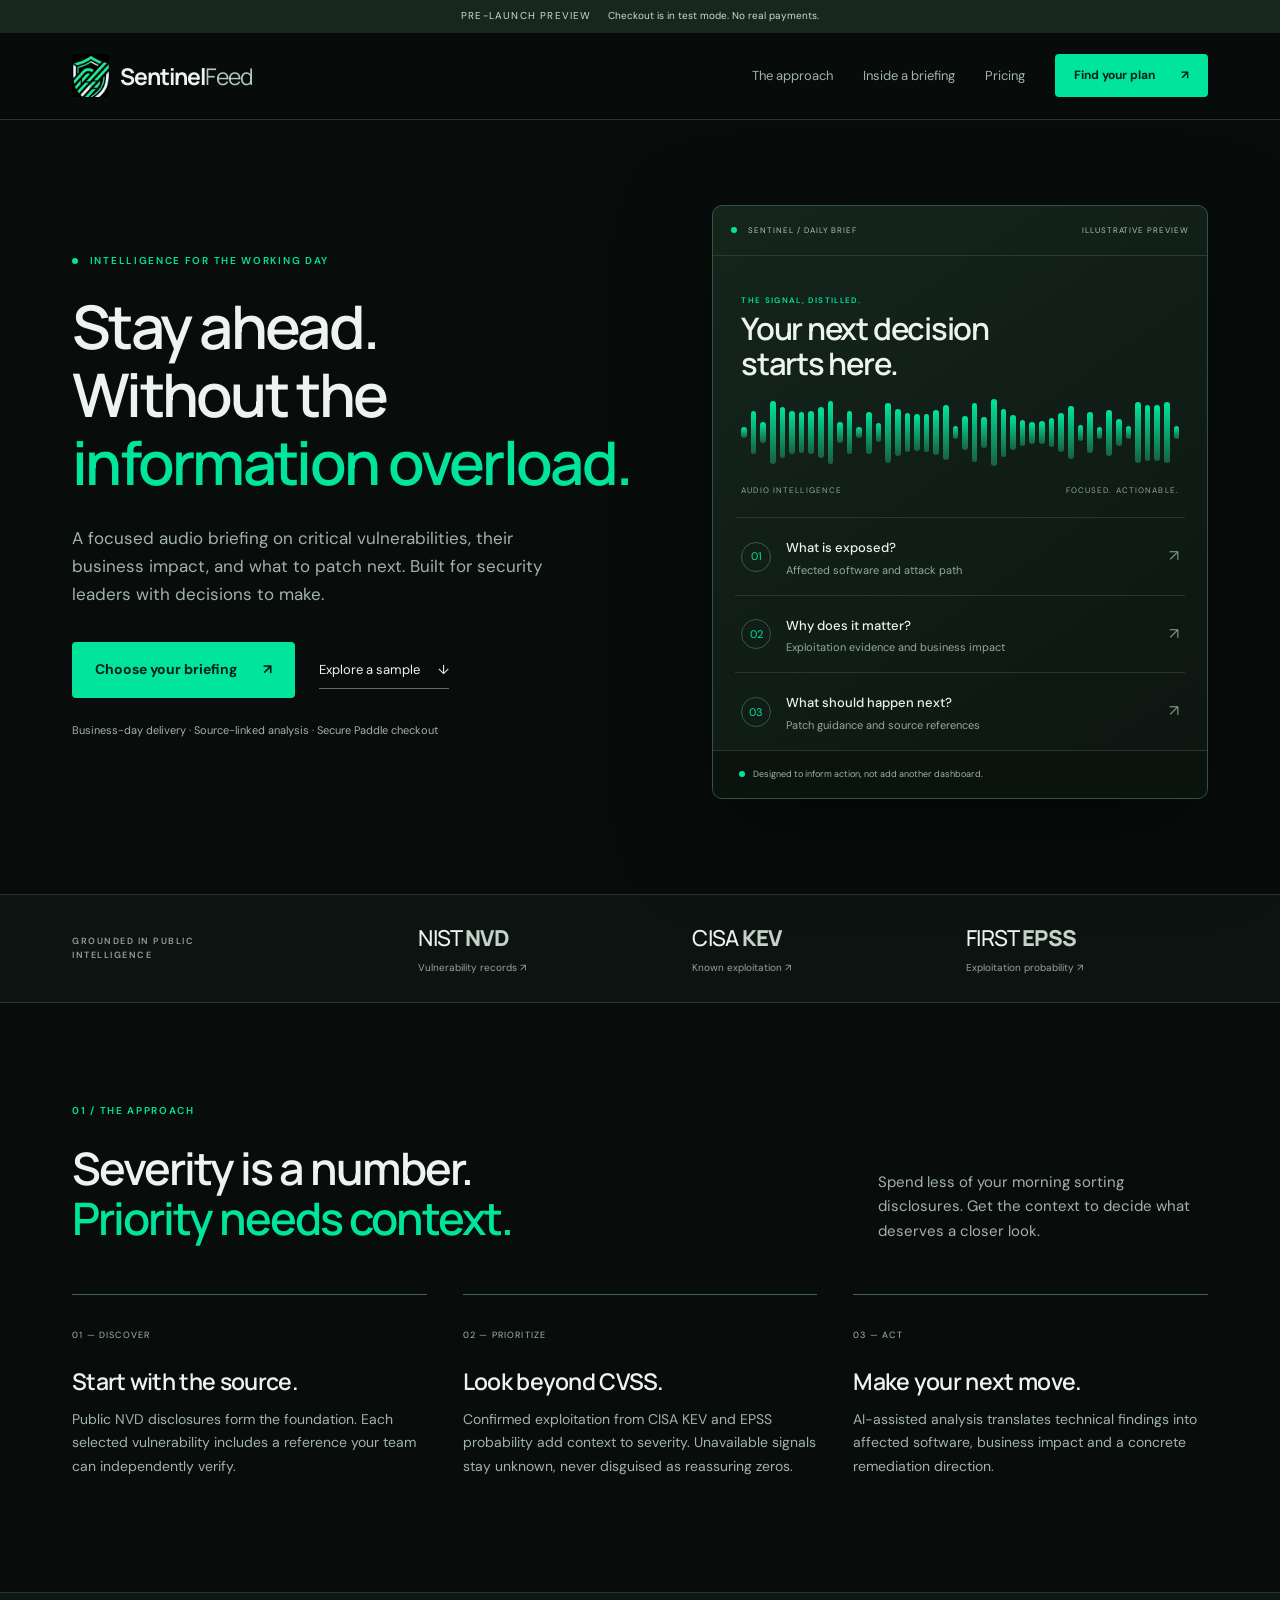
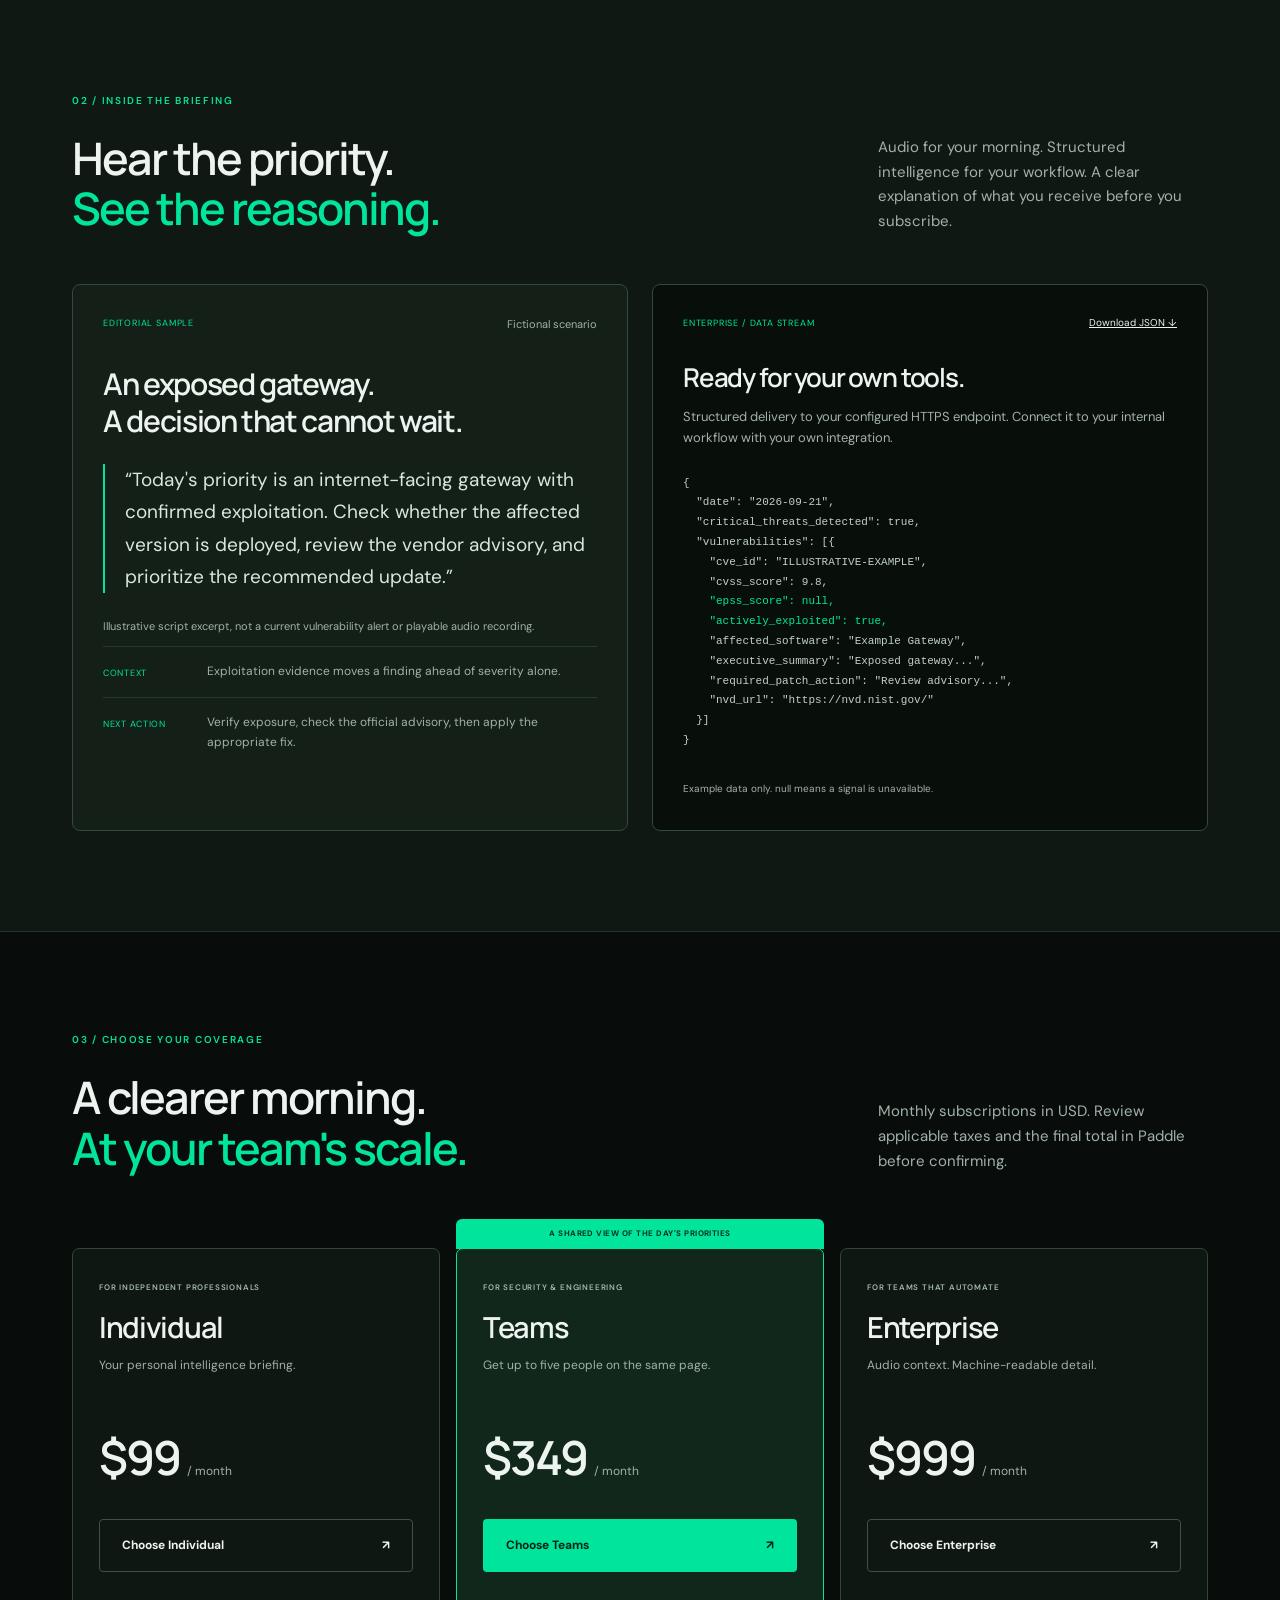
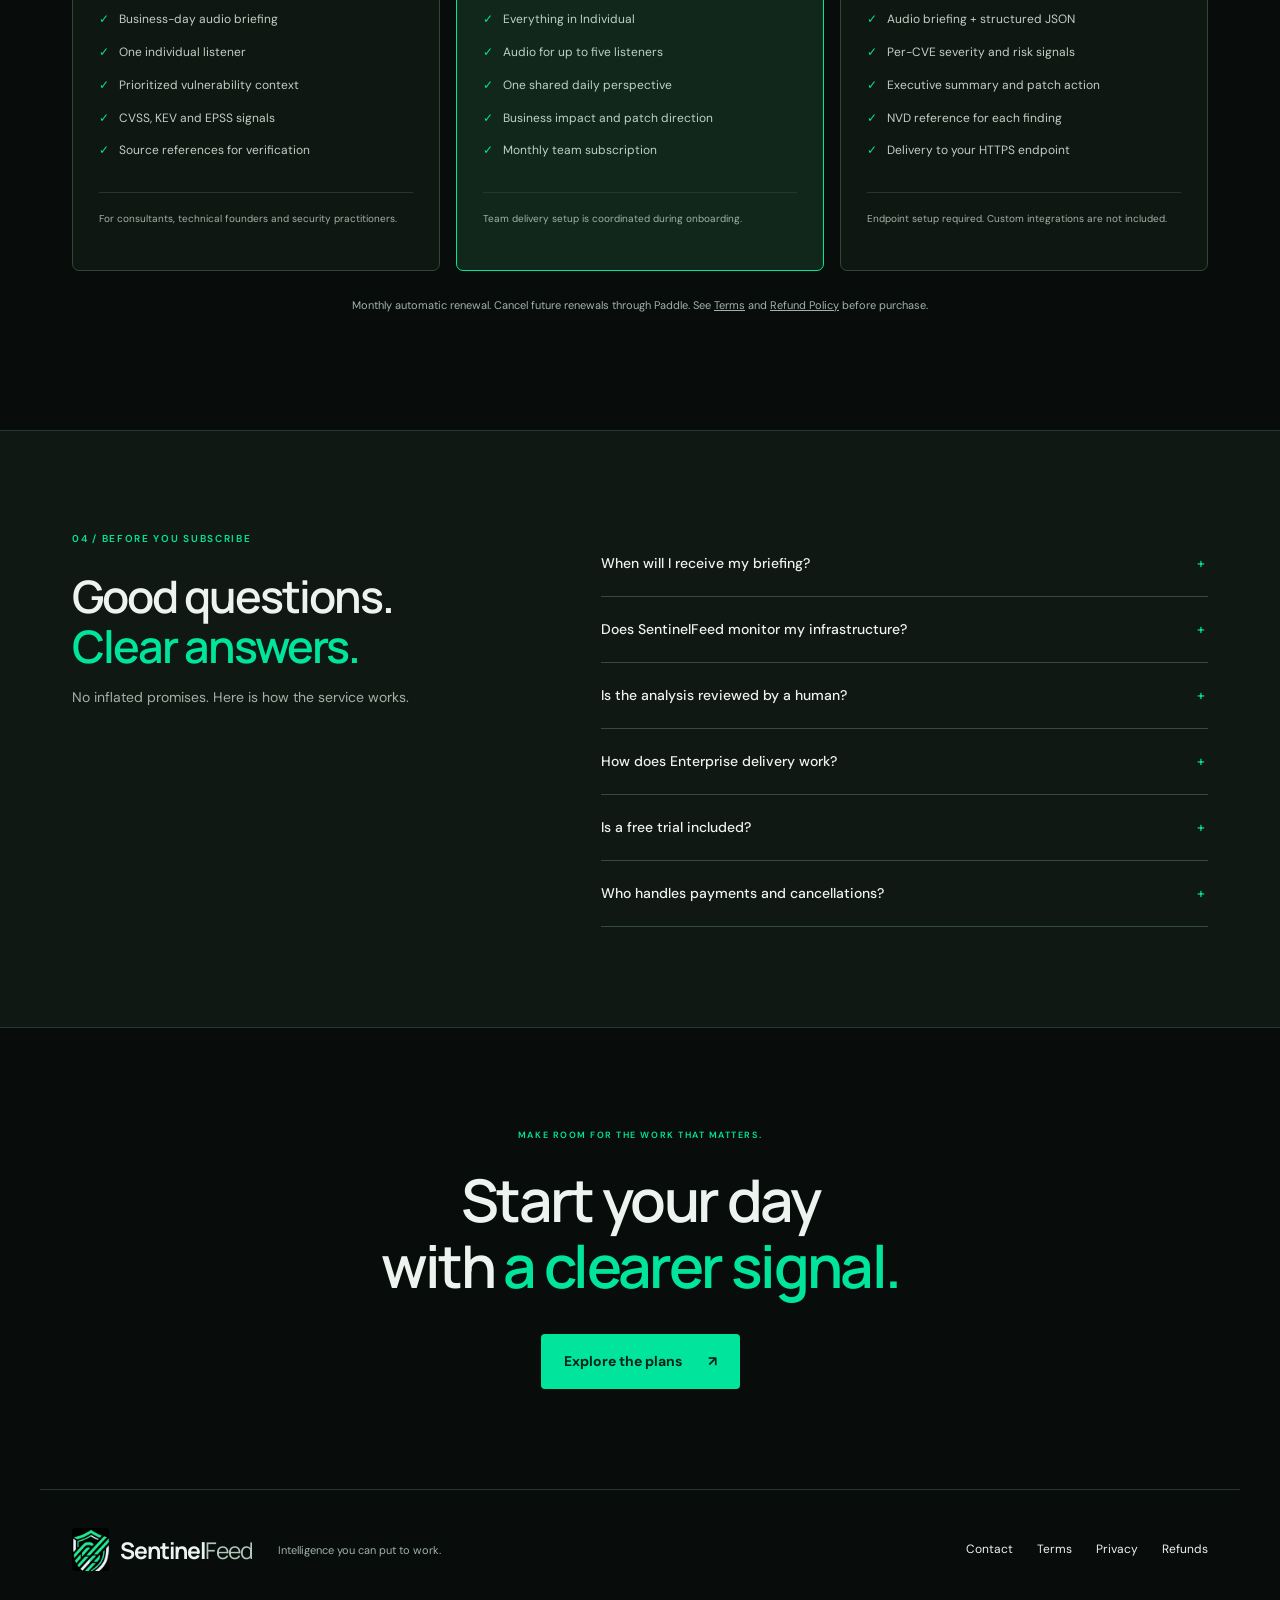
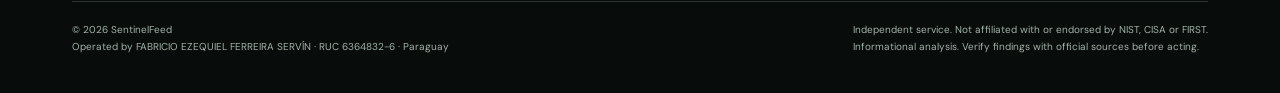
==== commit 8c0b3efd: "feat: prepare getsentinelfeed.com for Paddle verification" ====
--- a/index.html
+++ b/index.html
@@ -5,11 +5,15 @@
 <title>SentinelFeed — Know what deserves your attention.</title>
 <meta name="description" content="Critical vulnerability intelligence, made for your morning. Audio briefings for security leaders and structured CVE data for teams that automate.">
 <meta name="theme-color" content="#080d0c">
+<link rel="canonical" href="https://getsentinelfeed.com/">
 <meta property="og:title" content="SentinelFeed — Less noise. Better security decisions.">
 <meta property="og:description" content="Business-day vulnerability briefings. CVSS severity, CISA KEV exploitation evidence and EPSS probability in one focused briefing.">
 <meta property="og:type" content="website">
+<meta property="og:url" content="https://getsentinelfeed.com/">
+<meta property="og:site_name" content="SentinelFeed">
 <link rel="icon" href="assets/logo-original.jpg" type="image/jpeg">
 <link rel="stylesheet" href="styles.css">
+<script type="application/ld+json">{"@context":"https://schema.org","@type":"Organization","name":"SentinelFeed","legalName":"FABRICIO EZEQUIEL FERREIRA SERVÍN","url":"https://getsentinelfeed.com/","email":"support@getsentinelfeed.com","taxID":"6364832-6","address":{"@type":"PostalAddress","addressCountry":"PY"}}</script>
 <script id="checkout-config" type="application/json">{"environment":"sandbox","token":"test_f1b63dd2e1a24003da70023212f","prices":{"personal":"pri_01m2xbgnkfa89wa63y3td1wnmh","team":"pri_01m2xbfbxnqkjpdsexwjw876ja","enterprise":"pri_01m2xbjq3psq0152sfkdy9k9x8"}}</script>
 <script src="app.js" defer></script>
 </head>
@@ -83,5 +87,5 @@
 </div></div></section>
 <section class="closing wrap"><p class="eyebrow">MAKE ROOM FOR THE WORK THAT MATTERS.</p><h2>Start your day<br>with <em>a clearer signal.</em></h2><a class="button" href="#pricing">Explore the plans <span>↗</span></a></section>
 </main>
-<footer class="wrap"><div class="footer-top"><a class="brand" href="./"><span class="brand-icon"><img src="assets/logo-original.jpg" alt=""></span>Sentinel<span>Feed</span></a><p>Intelligence you can put to work.</p><nav aria-label="Footer"><a href="terms.html">Terms</a><a href="privacy.html">Privacy</a><a href="refund.html">Refunds</a></nav></div><div class="footer-bottom"><p>© 2026 SentinelFeed</p><p>Independent service. Not affiliated with or endorsed by NIST, CISA or FIRST.<br>Informational analysis. Verify findings with official sources before acting.</p></div></footer>
-</body></html>+<footer class="wrap"><div class="footer-top"><a class="brand" href="./"><span class="brand-icon"><img src="assets/logo-original.jpg" alt=""></span>Sentinel<span>Feed</span></a><p>Intelligence you can put to work.</p><nav aria-label="Footer"><a href="mailto:support@getsentinelfeed.com">Contact</a><a href="terms.html">Terms</a><a href="privacy.html">Privacy</a><a href="refund.html">Refunds</a></nav></div><div class="footer-bottom"><p>© 2026 SentinelFeed<br>Operated by FABRICIO EZEQUIEL FERREIRA SERVÍN · RUC 6364832-6 · Paraguay</p><p>Independent service. Not affiliated with or endorsed by NIST, CISA or FIRST.<br>Informational analysis. Verify findings with official sources before acting.</p></div></footer>
+</body></html>
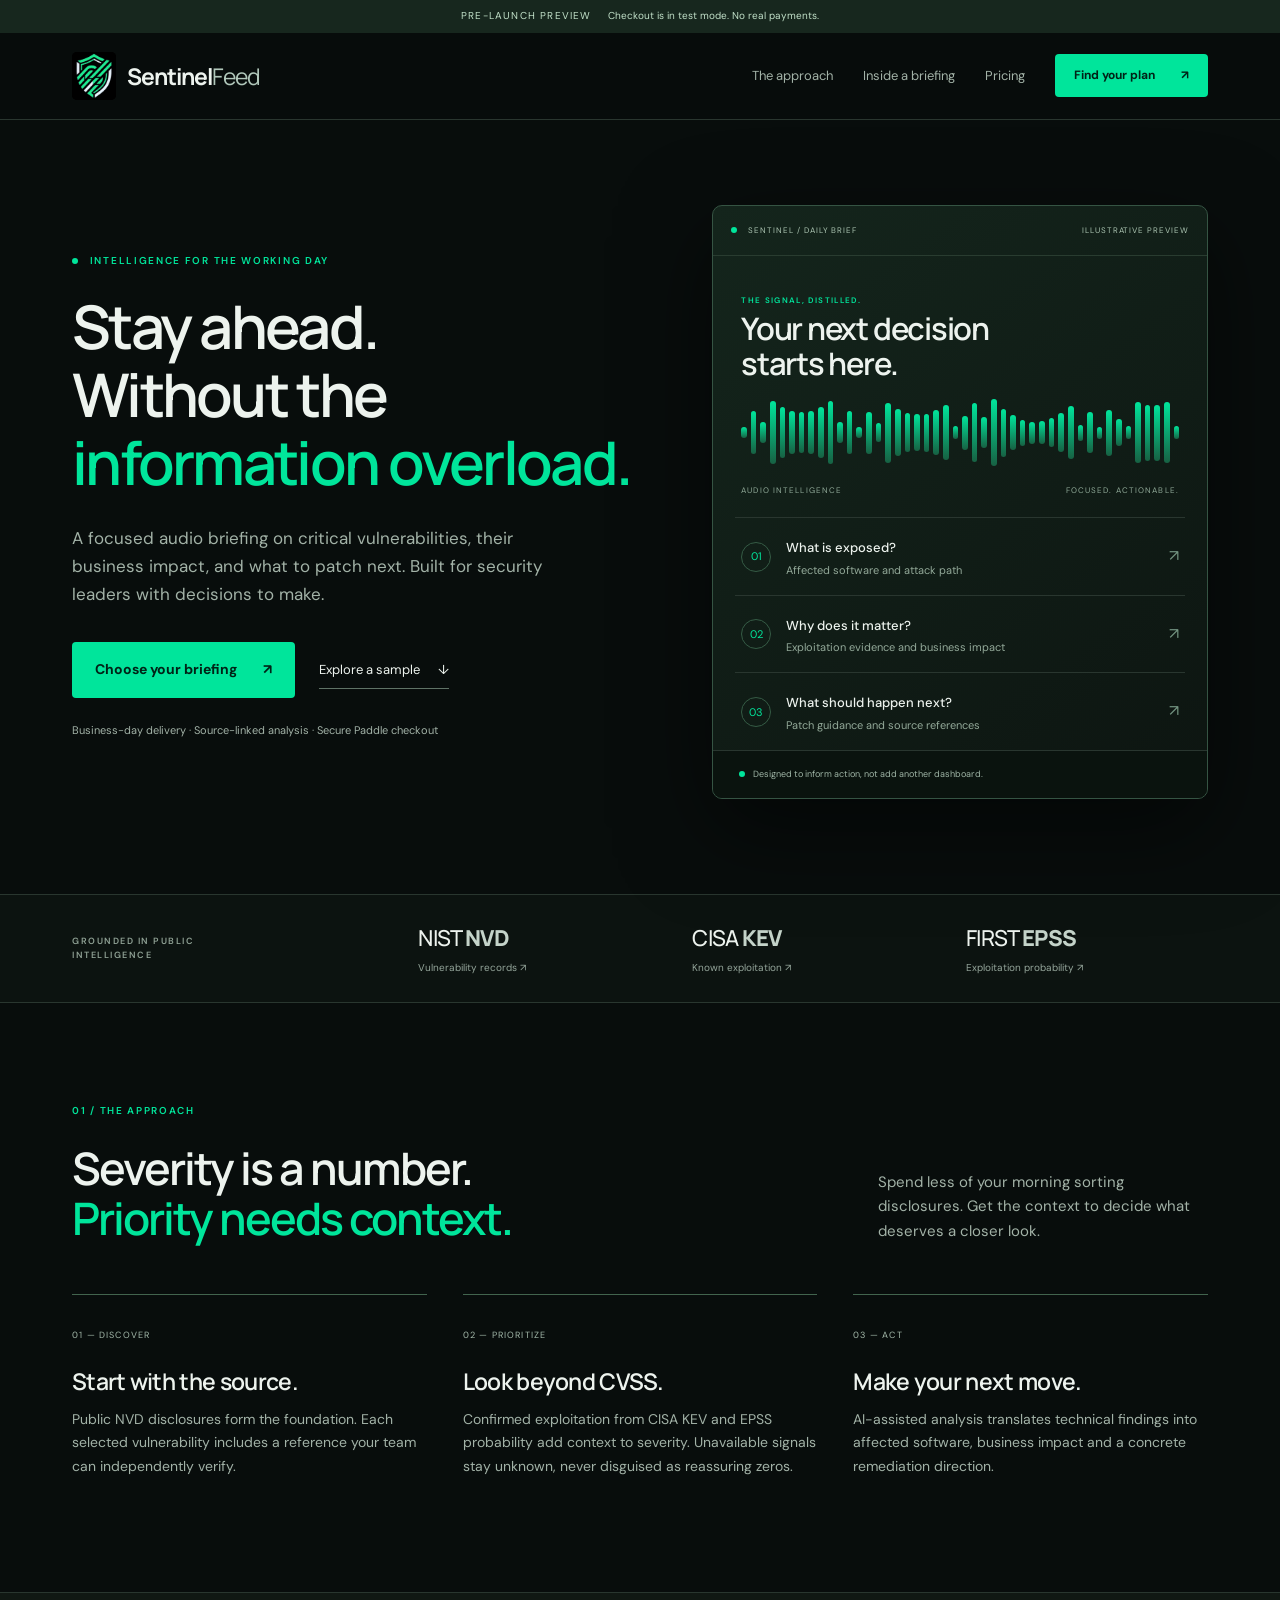
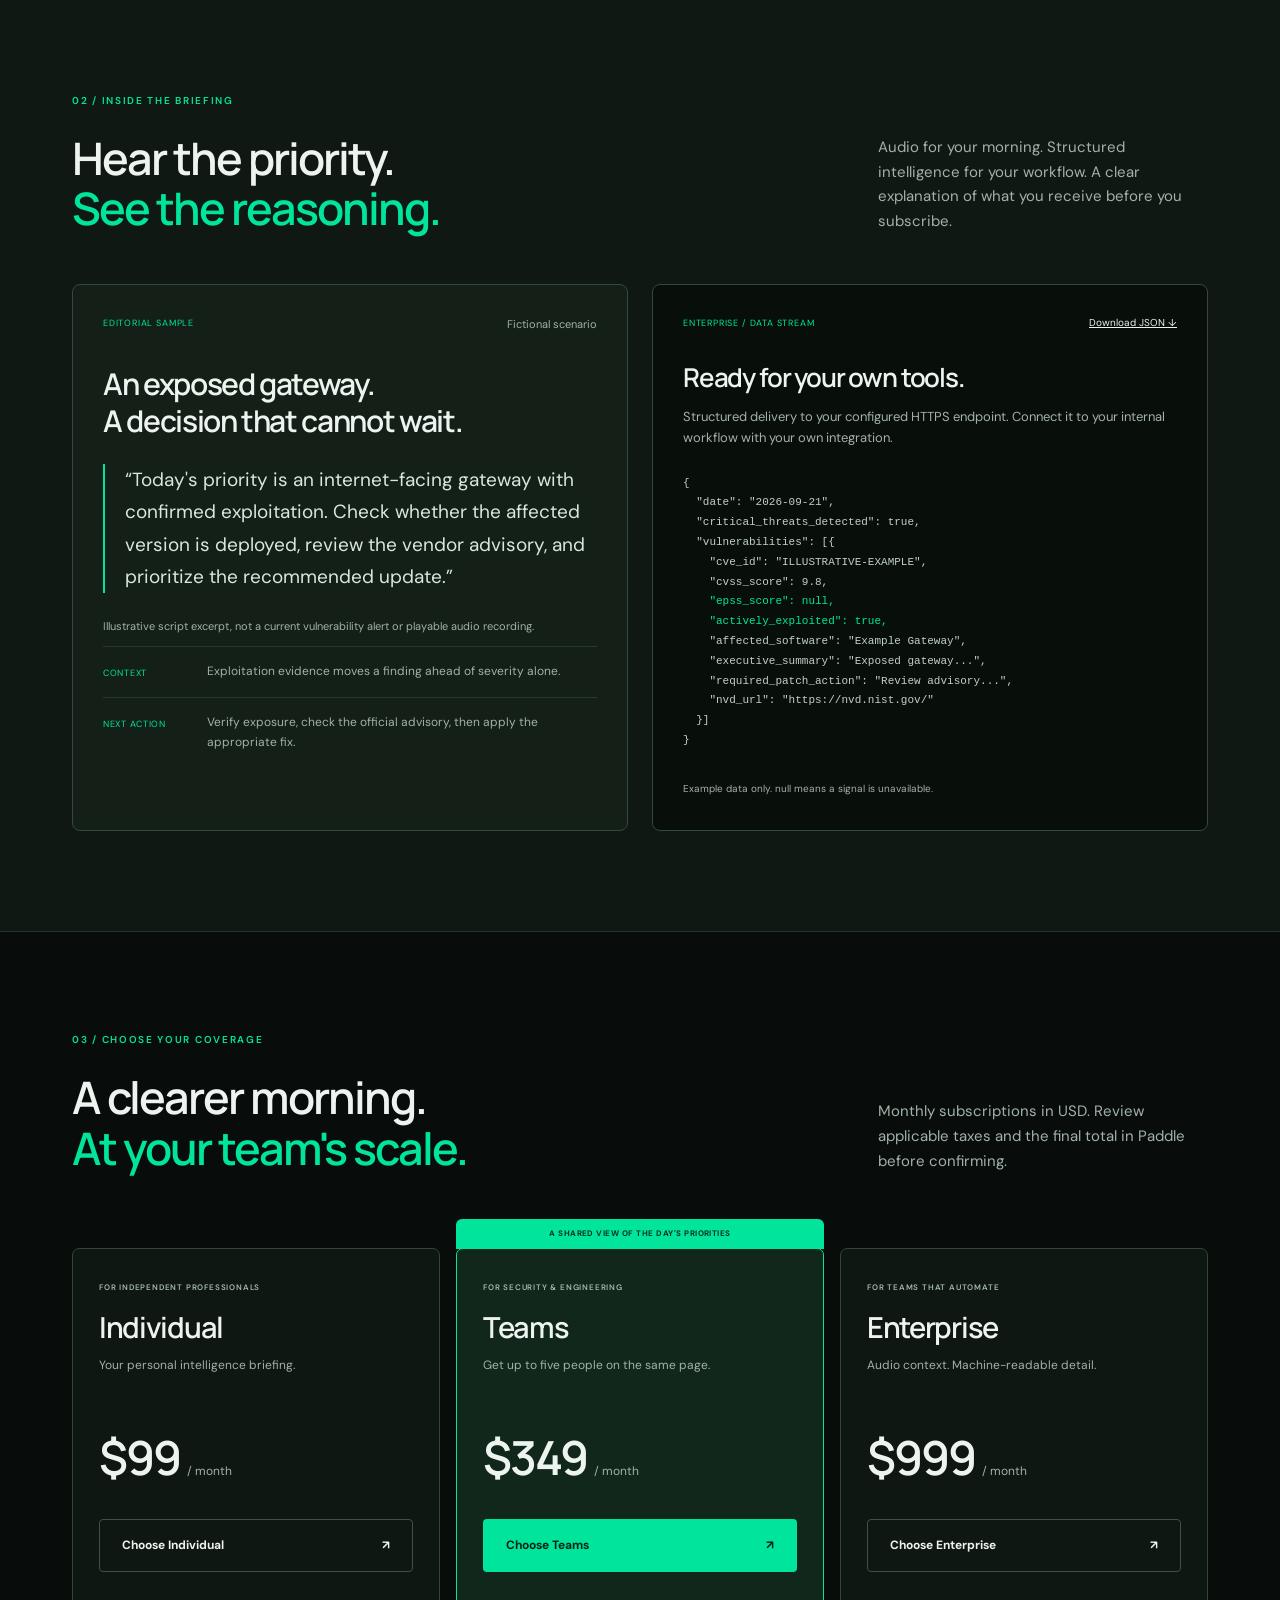
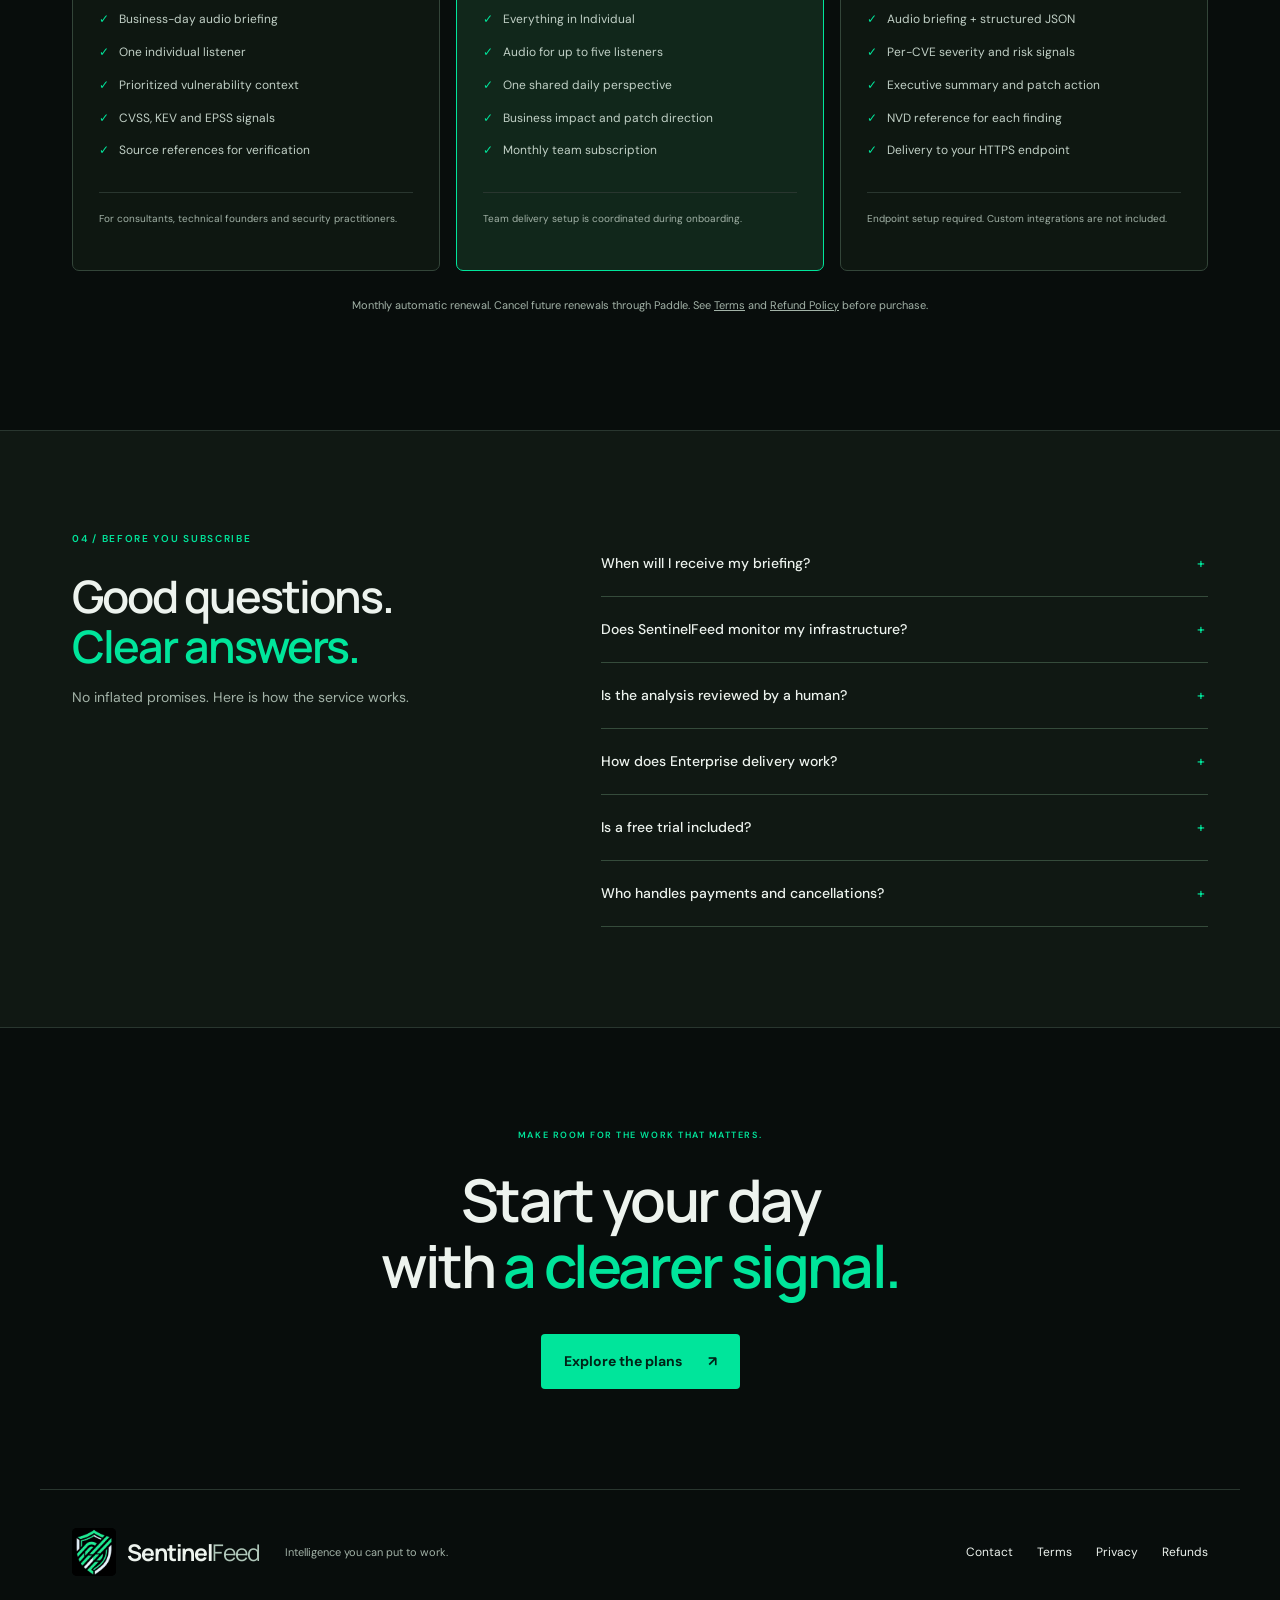
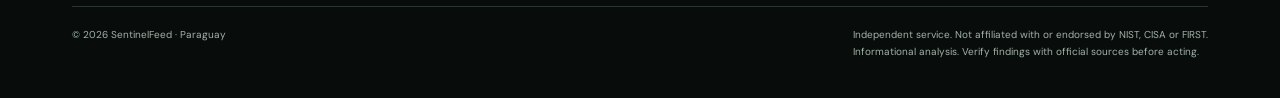
==== commit 7fe8d693: "privacy: limit legal identity exposure" ====
--- a/index.html
+++ b/index.html
@@ -13,7 +13,7 @@
 <meta property="og:site_name" content="SentinelFeed">
 <link rel="icon" href="assets/logo-original.jpg" type="image/jpeg">
 <link rel="stylesheet" href="styles.css">
-<script type="application/ld+json">{"@context":"https://schema.org","@type":"Organization","name":"SentinelFeed","legalName":"FABRICIO EZEQUIEL FERREIRA SERVÍN","url":"https://getsentinelfeed.com/","email":"support@getsentinelfeed.com","taxID":"6364832-6","address":{"@type":"PostalAddress","addressCountry":"PY"}}</script>
+<script type="application/ld+json">{"@context":"https://schema.org","@type":"Organization","name":"SentinelFeed","url":"https://getsentinelfeed.com/","email":"support@getsentinelfeed.com","address":{"@type":"PostalAddress","addressCountry":"PY"}}</script>
 <script id="checkout-config" type="application/json">{"environment":"sandbox","token":"test_f1b63dd2e1a24003da70023212f","prices":{"personal":"pri_01m2xbgnkfa89wa63y3td1wnmh","team":"pri_01m2xbfbxnqkjpdsexwjw876ja","enterprise":"pri_01m2xbjq3psq0152sfkdy9k9x8"}}</script>
 <script src="app.js" defer></script>
 </head>
@@ -87,5 +87,5 @@
 </div></div></section>
 <section class="closing wrap"><p class="eyebrow">MAKE ROOM FOR THE WORK THAT MATTERS.</p><h2>Start your day<br>with <em>a clearer signal.</em></h2><a class="button" href="#pricing">Explore the plans <span>↗</span></a></section>
 </main>
-<footer class="wrap"><div class="footer-top"><a class="brand" href="./"><span class="brand-icon"><img src="assets/logo-original.jpg" alt=""></span>Sentinel<span>Feed</span></a><p>Intelligence you can put to work.</p><nav aria-label="Footer"><a href="mailto:support@getsentinelfeed.com">Contact</a><a href="terms.html">Terms</a><a href="privacy.html">Privacy</a><a href="refund.html">Refunds</a></nav></div><div class="footer-bottom"><p>© 2026 SentinelFeed<br>Operated by FABRICIO EZEQUIEL FERREIRA SERVÍN · RUC 6364832-6 · Paraguay</p><p>Independent service. Not affiliated with or endorsed by NIST, CISA or FIRST.<br>Informational analysis. Verify findings with official sources before acting.</p></div></footer>
+<footer class="wrap"><div class="footer-top"><a class="brand" href="./"><span class="brand-icon"><img src="assets/logo-original.jpg" alt=""></span>Sentinel<span>Feed</span></a><p>Intelligence you can put to work.</p><nav aria-label="Footer"><a href="mailto:support@getsentinelfeed.com">Contact</a><a href="terms.html">Terms</a><a href="privacy.html">Privacy</a><a href="refund.html">Refunds</a></nav></div><div class="footer-bottom"><p>© 2026 SentinelFeed · Paraguay</p><p>Independent service. Not affiliated with or endorsed by NIST, CISA or FIRST.<br>Informational analysis. Verify findings with official sources before acting.</p></div></footer>
 </body></html>
--- a/styles.css
+++ b/styles.css
@@ -3,3 +3,9 @@
 @media(max-width:1000px){.hero{gap:35px}.nav-inner{gap:12px}.navigation nav{gap:18px}.hero h1{font-size:48px}.actions{gap:15px}.source-strip>.wrap{gap:20px}.plan{padding:26px 18px}.section-heading{gap:35px}}
 @media(max-width:760px){.wrap{padding-inline:22px}.preview-notice{font-size:8px}.preview-notice span{display:block;margin:2px 0 0}.nav-inner{height:74px}.brand{font-size:21px}.menu-toggle{display:flex;gap:12px;background:none;border:1px solid #3d5347;color:var(--ink);padding:8px 12px;border-radius:4px;font-size:12px}.navigation nav{display:none;position:absolute;top:74px;left:0;right:0;padding:24px;background:#101c14;border-bottom:1px solid #37533f;flex-direction:column;align-items:stretch;gap:22px}.navigation nav.open{display:flex}.hero{grid-template-columns:1fr;padding-block:48px 55px;gap:45px}.hero h1{font-size:clamp(37px,8.3vw,57px)}.lead{font-size:16px}.hero .eyebrow{font-size:9px}.actions{flex-wrap:wrap}.micro{font-size:10px}.brief-visual{max-width:500px;width:100%;margin:auto}.source-strip>.wrap{grid-template-columns:repeat(3,1fr);gap:16px}.source-strip .eyebrow{grid-column:1/-1;max-width:none}.source-strip a{font-size:17px}.source-strip small{font-size:9px;line-height:1.5}.section{padding-block:60px}.section-heading{display:block;margin-bottom:30px}.section-heading>p{max-width:100%;margin-top:24px}.features,.sample-grid,.plans,.faq-layout{grid-template-columns:1fr}.features{gap:25px}.sample-card,.code-card{padding:24px}.sample-card blockquote{font-size:17px}.plans{gap:50px;margin-top:35px}.plan{padding:28px}.plan-intro{min-height:0}.faq-layout{gap:25px}.closing{padding-block:65px}.footer-top{flex-wrap:wrap;gap:15px}.footer-top nav{margin-left:0;width:100%;margin-top:10px}.footer-bottom{flex-direction:column;gap:15px}.code-card pre{font-size:10px}.legal h1{font-size:36px}}
 @media(prefers-reduced-motion:reduce){html{scroll-behavior:auto}*{transition:none!important}}
+
+/* The source image includes a wide black canvas; these values center its shield in a consistent frame. */
+.brand-icon{width:44px;height:48px;border-radius:5px;flex:0 0 auto}
+.brand-icon img{width:140px;height:auto;left:-48px;top:-14px}
+.legal p,.legal li{line-height:1.8;color:var(--muted)}
+.legal-meta{padding:18px 20px;border:1px solid var(--line);border-radius:6px;background:var(--panel)}
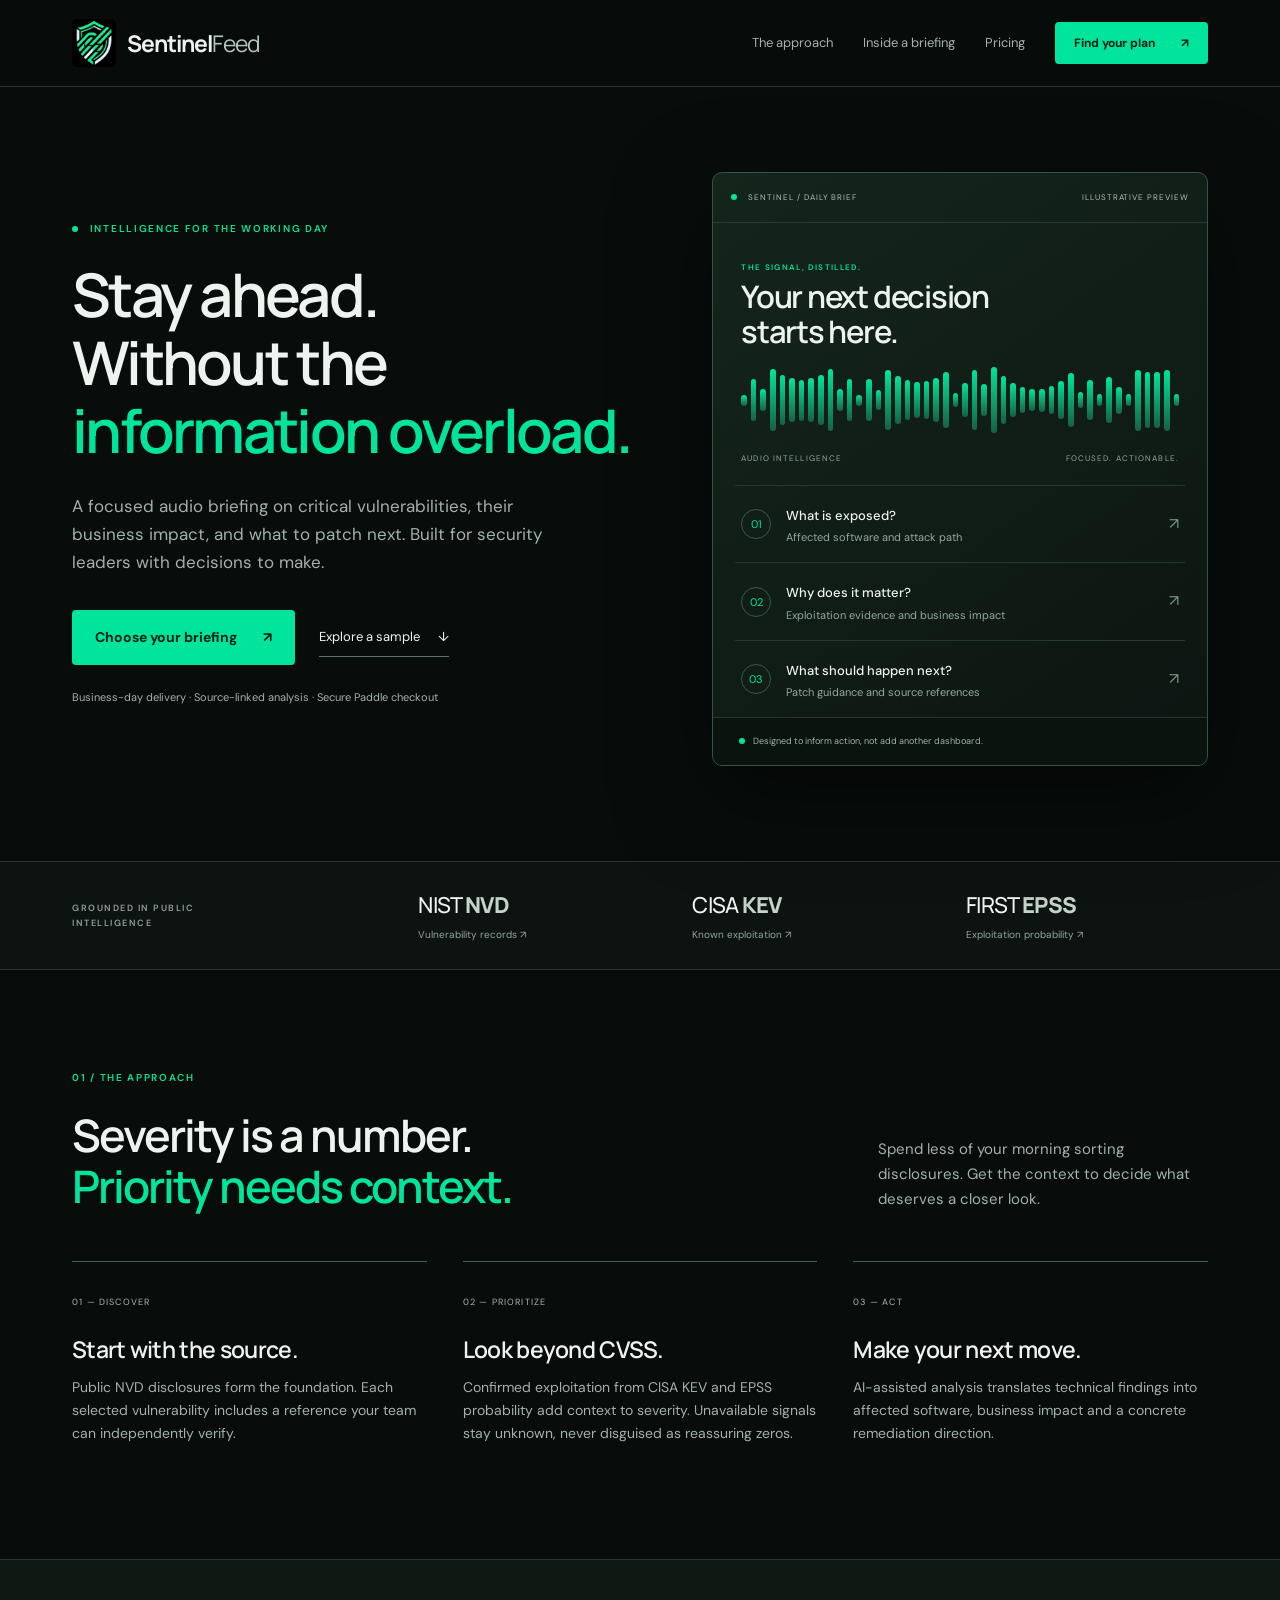
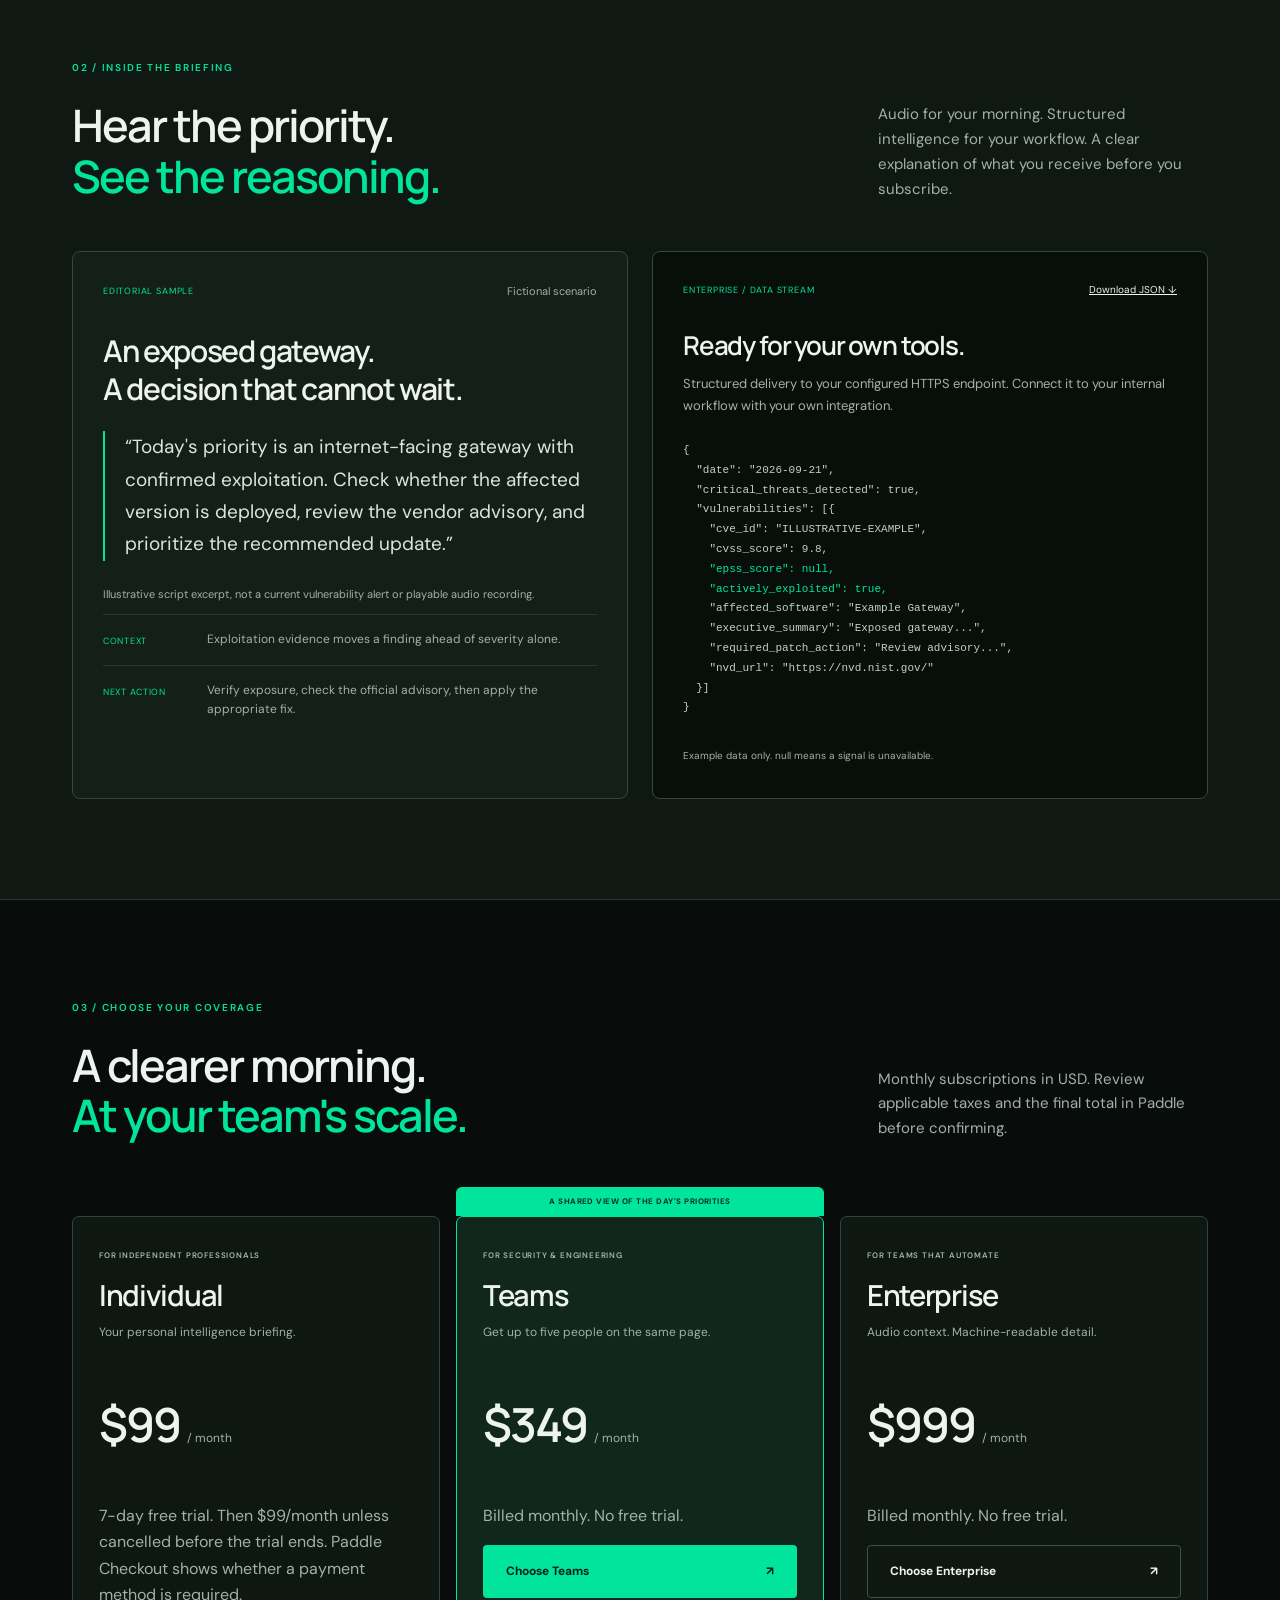
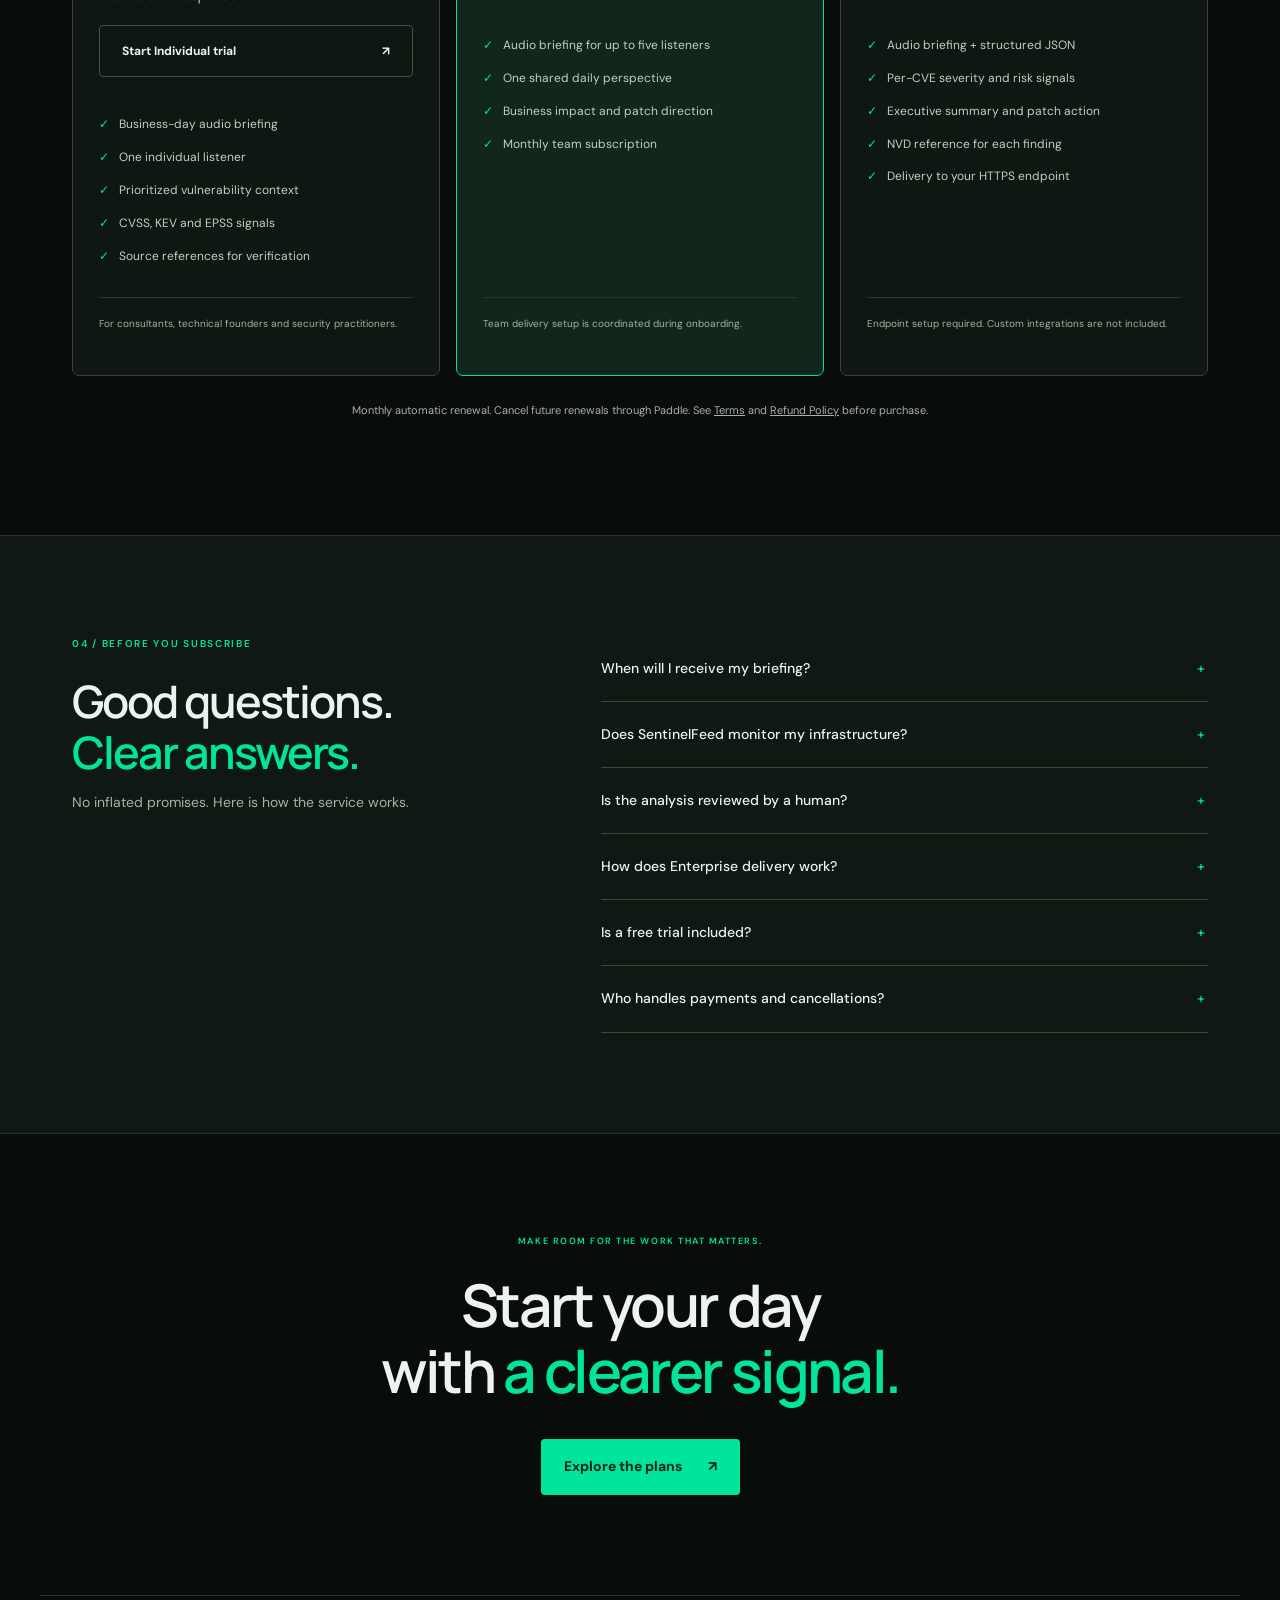
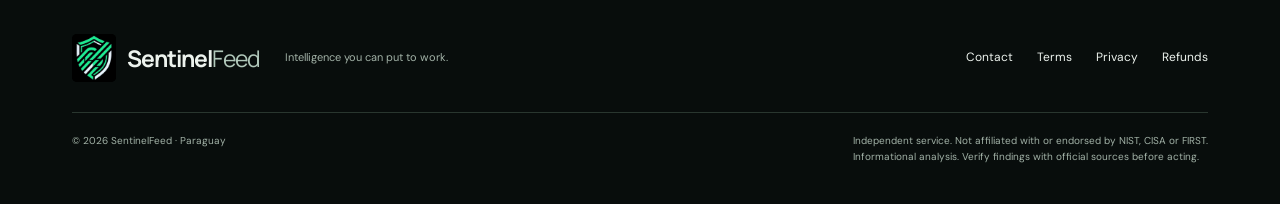
==== commit e8699b7e: "Prepare index.html for Paddle live checkout" ====
--- a/index.html
+++ b/index.html
@@ -14,12 +14,11 @@
 <link rel="icon" href="assets/logo-original.jpg" type="image/jpeg">
 <link rel="stylesheet" href="styles.css">
 <script type="application/ld+json">{"@context":"https://schema.org","@type":"Organization","name":"SentinelFeed","url":"https://getsentinelfeed.com/","email":"support@getsentinelfeed.com","address":{"@type":"PostalAddress","addressCountry":"PY"}}</script>
-<script id="checkout-config" type="application/json">{"environment":"sandbox","token":"test_f1b63dd2e1a24003da70023212f","prices":{"personal":"pri_01m2xbgnkfa89wa63y3td1wnmh","team":"pri_01m2xbfbxnqkjpdsexwjw876ja","enterprise":"pri_01m2xbjq3psq0152sfkdy9k9x8"}}</script>
+<script id="checkout-config" type="application/json">{"environment":"production","token":"live_7395424bad626fbc2c4f37e795d","prices":{"personal":"pri_01m3pmg6kkhdcqbcads8btv6h4","team":"pri_01m3pmj4p2aj0sqygr72x87dhb","enterprise":"pri_01m3pmkpk1ayprw9a1z537z72z"}}</script>
 <script src="app.js" defer></script>
 </head>
 <body>
 <a class="skip" href="#main">Skip to content</a>
-<div class="preview-notice">PRE-LAUNCH PREVIEW <span>Checkout is in test mode. No real payments.</span></div>
 <header class="navigation"><div class="wrap nav-inner">
 <a class="brand" href="./" aria-label="SentinelFeed home"><span class="brand-icon"><img src="assets/logo-original.jpg" alt=""></span>Sentinel<span>Feed</span></a>
 <button class="menu-toggle" aria-expanded="false" aria-controls="navigation-links">Menu <span>＋</span></button>
@@ -70,9 +69,9 @@
 <section class="section wrap" id="pricing">
 <div class="section-heading"><div><p class="eyebrow">03 / CHOOSE YOUR COVERAGE</p><h2>A clearer morning.<br><em>At your team's scale.</em></h2></div><p>Monthly subscriptions in USD. Review applicable taxes and the final total in Paddle before confirming.</p></div>
 <div class="plans">
-<article class="plan"><p class="eyebrow">FOR INDEPENDENT PROFESSIONALS</p><h3>Individual</h3><p class="plan-intro">Your personal intelligence briefing.</p><p class="price">$99 <span>/ month</span></p><button class="button secondary" data-plan="personal">Choose Individual <span>↗</span></button><ul><li>Business-day audio briefing</li><li>One individual listener</li><li>Prioritized vulnerability context</li><li>CVSS, KEV and EPSS signals</li><li>Source references for verification</li></ul><p class="plan-foot">For consultants, technical founders and security practitioners.</p></article>
-<article class="plan featured"><div class="plan-ribbon">A SHARED VIEW OF THE DAY'S PRIORITIES</div><p class="eyebrow">FOR SECURITY & ENGINEERING</p><h3>Teams</h3><p class="plan-intro">Get up to five people on the same page.</p><p class="price">$349 <span>/ month</span></p><button class="button" data-plan="team">Choose Teams <span>↗</span></button><ul><li>Everything in Individual</li><li>Audio for up to five listeners</li><li>One shared daily perspective</li><li>Business impact and patch direction</li><li>Monthly team subscription</li></ul><p class="plan-foot">Team delivery setup is coordinated during onboarding.</p></article>
-<article class="plan"><p class="eyebrow">FOR TEAMS THAT AUTOMATE</p><h3>Enterprise</h3><p class="plan-intro">Audio context. Machine-readable detail.</p><p class="price">$999 <span>/ month</span></p><button class="button secondary" data-plan="enterprise">Choose Enterprise <span>↗</span></button><ul><li>Audio briefing + structured JSON</li><li>Per-CVE severity and risk signals</li><li>Executive summary and patch action</li><li>NVD reference for each finding</li><li>Delivery to your HTTPS endpoint</li></ul><p class="plan-foot">Endpoint setup required. Custom integrations are not included.</p></article>
+<article class="plan"><p class="eyebrow">FOR INDEPENDENT PROFESSIONALS</p><h3>Individual</h3><p class="plan-intro">Your personal intelligence briefing.</p><p class="price">$99 <span>/ month</span></p><p class="trial-terms">7-day free trial. Then $99/month unless cancelled before the trial ends. Paddle Checkout shows whether a payment method is required.</p><button class="button secondary" data-plan="personal">Start Individual trial <span>↗</span></button><ul><li>Business-day audio briefing</li><li>One individual listener</li><li>Prioritized vulnerability context</li><li>CVSS, KEV and EPSS signals</li><li>Source references for verification</li></ul><p class="plan-foot">For consultants, technical founders and security practitioners.</p></article>
+<article class="plan featured"><div class="plan-ribbon">A SHARED VIEW OF THE DAY'S PRIORITIES</div><p class="eyebrow">FOR SECURITY & ENGINEERING</p><h3>Teams</h3><p class="plan-intro">Get up to five people on the same page.</p><p class="price">$349 <span>/ month</span></p><p class="trial-terms">Billed monthly. No free trial.</p><button class="button" data-plan="team">Choose Teams <span>↗</span></button><ul><li>Audio briefing for up to five listeners</li><li>One shared daily perspective</li><li>Business impact and patch direction</li><li>Monthly team subscription</li></ul><p class="plan-foot">Team delivery setup is coordinated during onboarding.</p></article>
+<article class="plan"><p class="eyebrow">FOR TEAMS THAT AUTOMATE</p><h3>Enterprise</h3><p class="plan-intro">Audio context. Machine-readable detail.</p><p class="price">$999 <span>/ month</span></p><p class="trial-terms">Billed monthly. No free trial.</p><button class="button secondary" data-plan="enterprise">Choose Enterprise <span>↗</span></button><ul><li>Audio briefing + structured JSON</li><li>Per-CVE severity and risk signals</li><li>Executive summary and patch action</li><li>NVD reference for each finding</li><li>Delivery to your HTTPS endpoint</li></ul><p class="plan-foot">Endpoint setup required. Custom integrations are not included.</p></article>
 </div>
 <p class="billing-note">Monthly automatic renewal. Cancel future renewals through Paddle. See <a href="terms.html">Terms</a> and <a href="refund.html">Refund Policy</a> before purchase.</p>
 <p id="checkout-status" role="status" aria-live="polite"></p><noscript><p class="notice">Checkout requires JavaScript. You can still read all plan details and policies.</p></noscript>
@@ -82,7 +81,7 @@
 <details><summary>Does SentinelFeed monitor my infrastructure?</summary><p>No. SentinelFeed analyzes public vulnerability disclosures. It does not scan your systems or determine your actual exposure. Your team verifies applicability and remediation against official advisories.</p></details>
 <details><summary>Is the analysis reviewed by a human?</summary><p>The service uses automated, AI-assisted analysis. It can contain mistakes or omissions. Source links help you verify the information before acting; it does not replace your vulnerability management program.</p></details>
 <details><summary>How does Enterprise delivery work?</summary><p>Enterprise includes the audio briefing and a structured JSON payload sent to a configured HTTPS endpoint. You supply the endpoint and implement any downstream integration. It is not a ready-made Slack or SIEM connector.</p></details>
-<details><summary>Is a free trial included?</summary><p>This page does not enroll you in a self-service free trial. Any trial or introductory terms must be explicitly shown in your Paddle checkout before you confirm a subscription.</p></details>
+<details><summary>Is a free trial included?</summary><p>Only Individual includes a 7-day free trial, then $99/month unless cancelled before the trial ends. Teams ($349/month) and Enterprise ($999/month) have no free trial. Paddle Checkout displays the definitive trial, payment-method and billing terms before you confirm.</p></details>
 <details><summary>Who handles payments and cancellations?</summary><p>Paddle is the Merchant of Record for checkout, billing and invoices. You can manage billing through the links in your Paddle receipt. Cancelling stops future renewals; refund eligibility is described in the <a href="refund.html">Refund Policy</a>.</p></details>
 </div></div></section>
 <section class="closing wrap"><p class="eyebrow">MAKE ROOM FOR THE WORK THAT MATTERS.</p><h2>Start your day<br>with <em>a clearer signal.</em></h2><a class="button" href="#pricing">Explore the plans <span>↗</span></a></section>
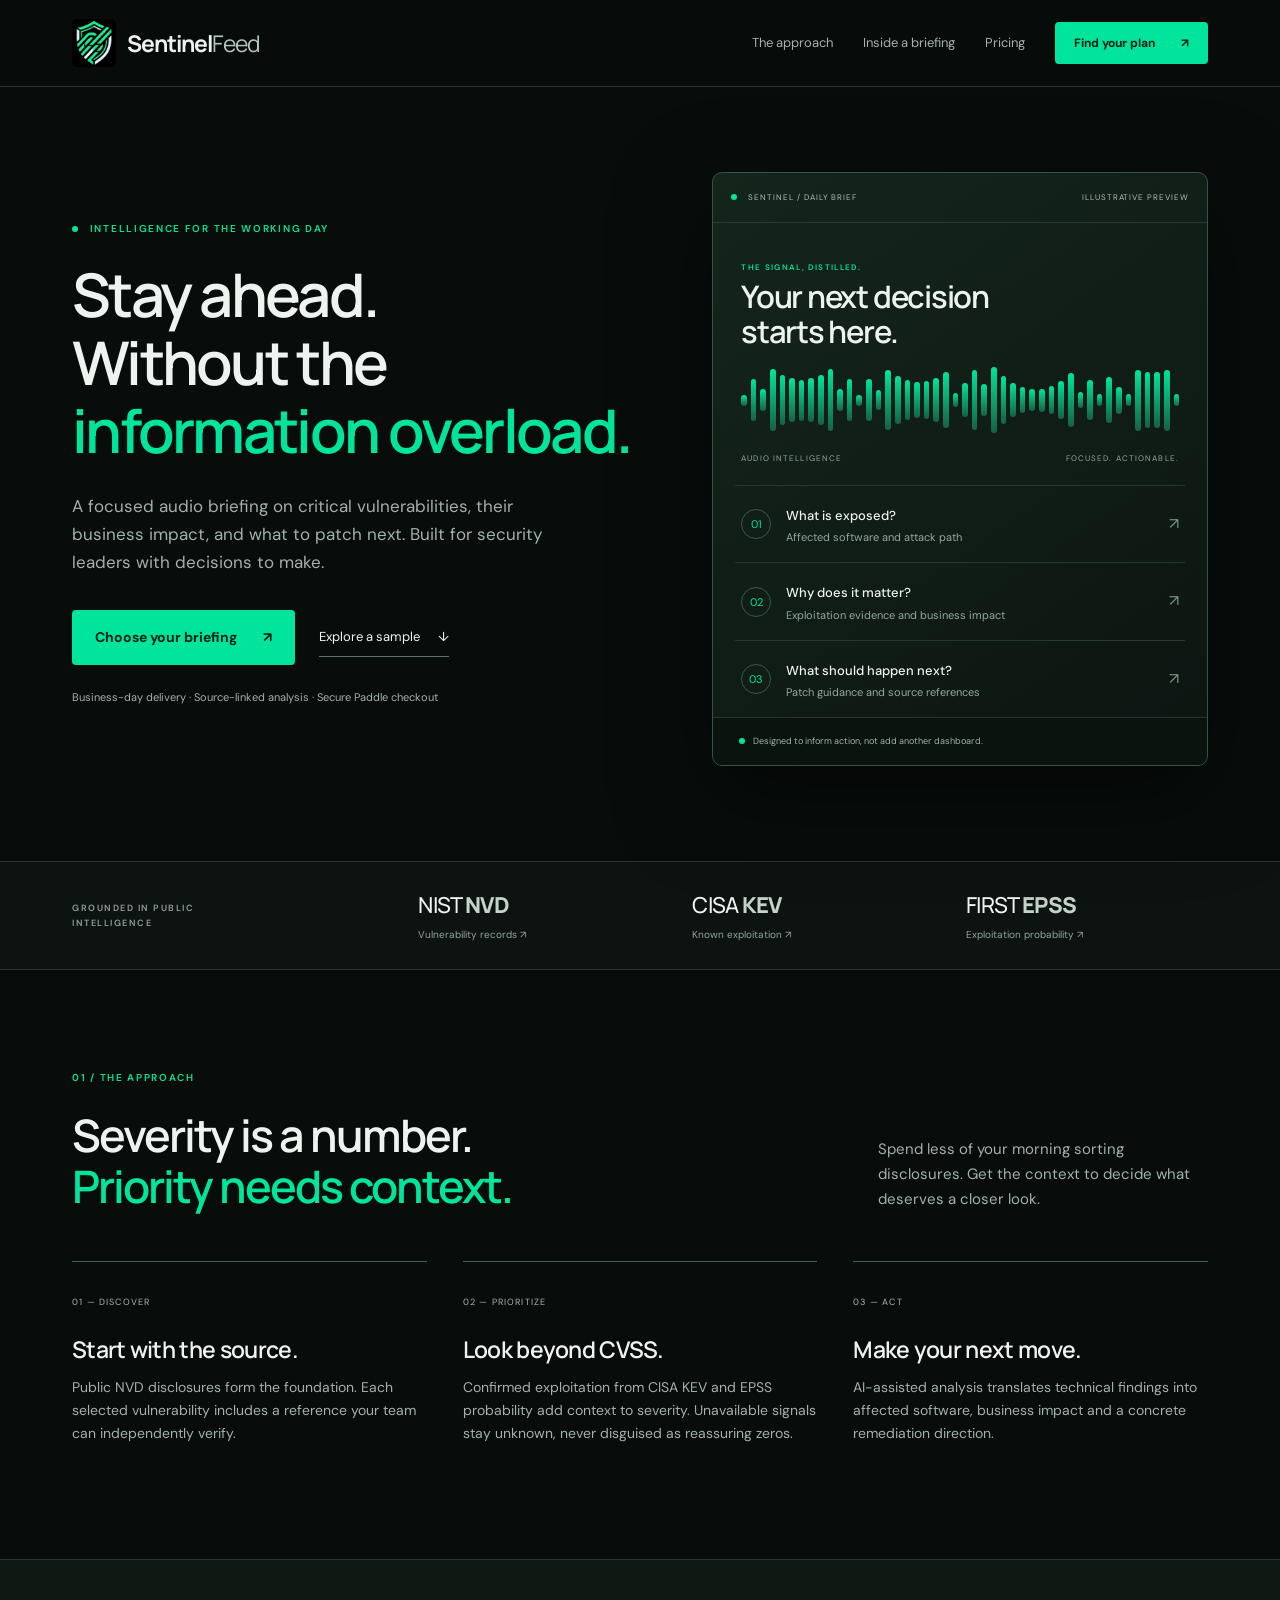
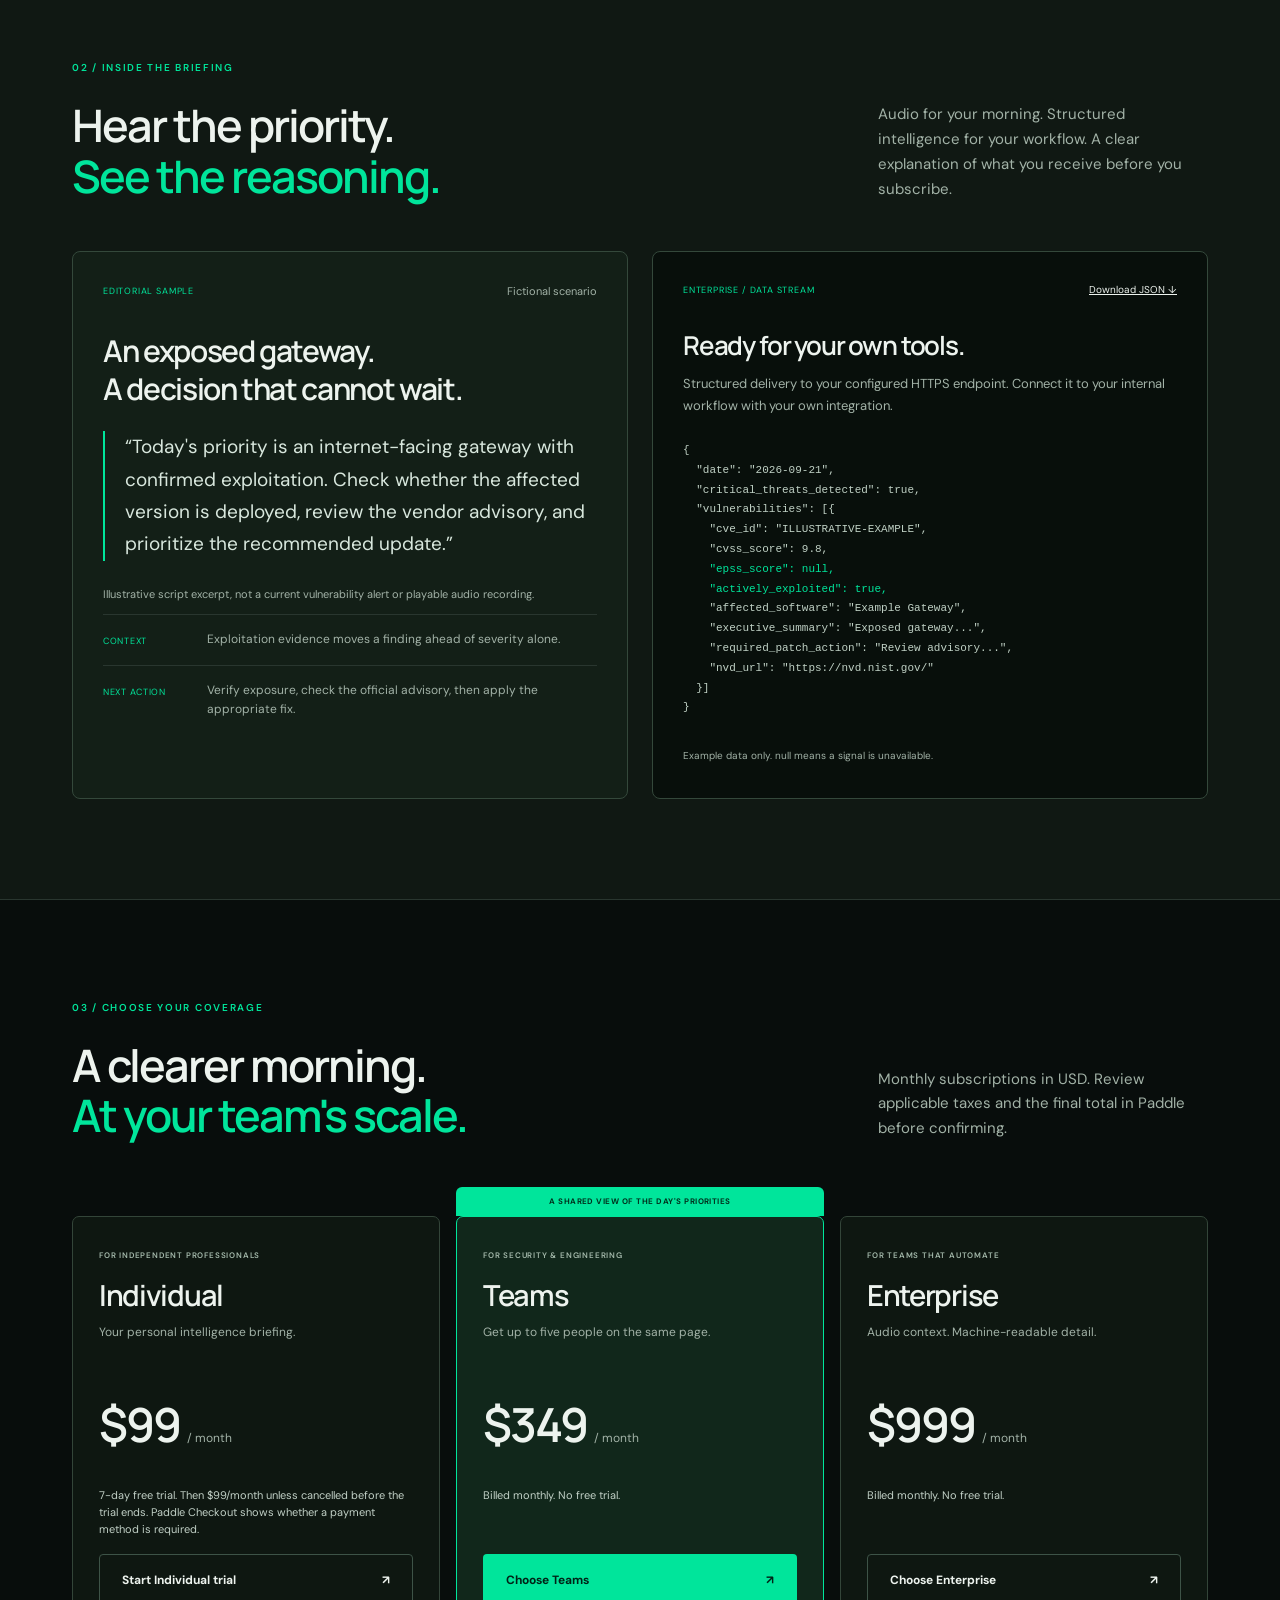
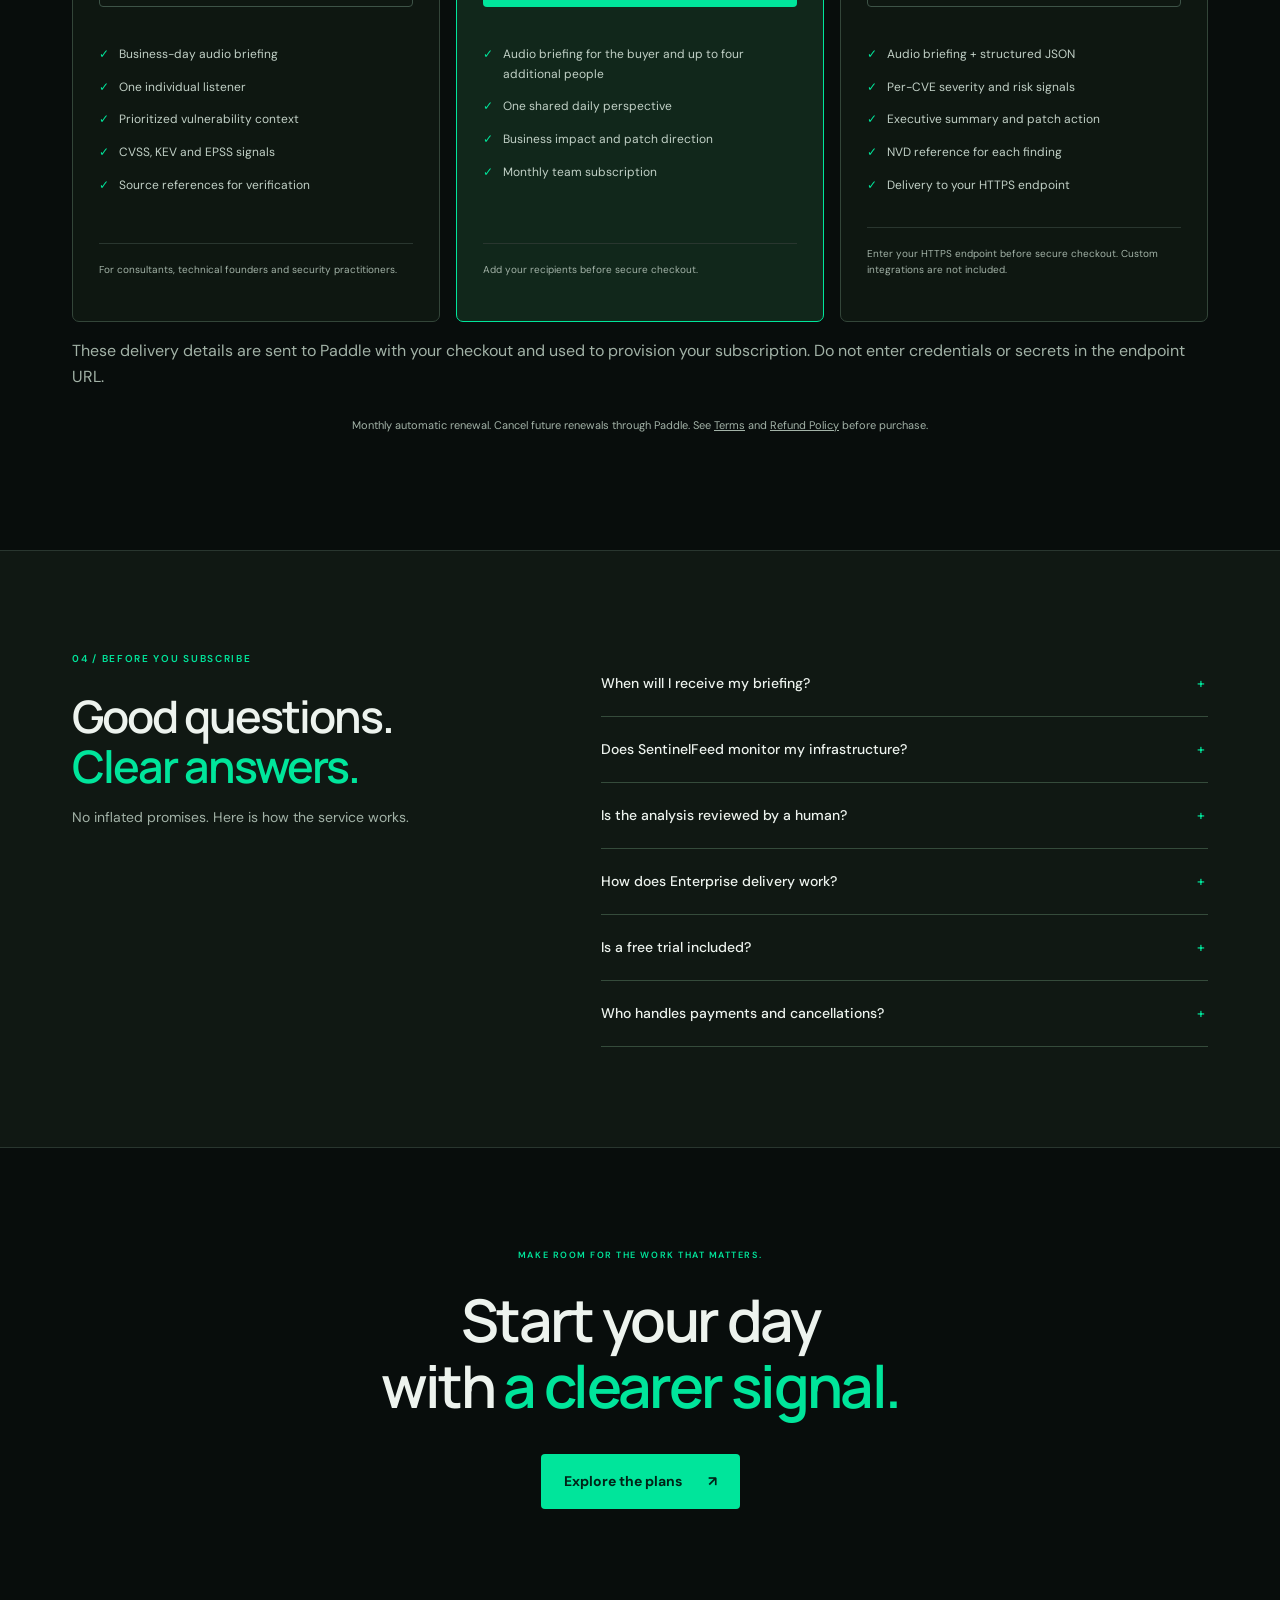
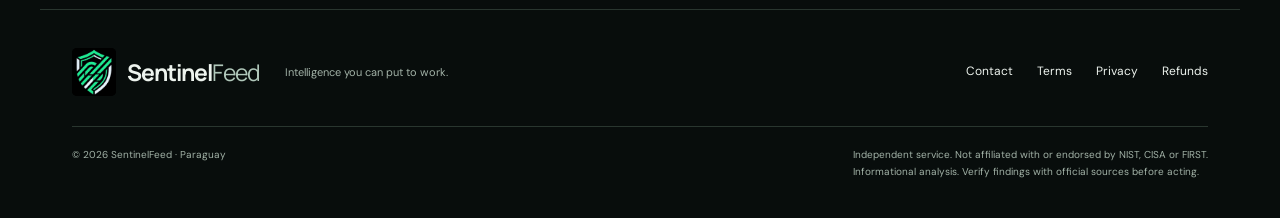
==== commit 9ae3be44: "feat: capture Teams recipients and Enterprise endpoint at live checkout" ====
--- a/index.html
+++ b/index.html
@@ -70,9 +70,24 @@
 <div class="section-heading"><div><p class="eyebrow">03 / CHOOSE YOUR COVERAGE</p><h2>A clearer morning.<br><em>At your team's scale.</em></h2></div><p>Monthly subscriptions in USD. Review applicable taxes and the final total in Paddle before confirming.</p></div>
 <div class="plans">
 <article class="plan"><p class="eyebrow">FOR INDEPENDENT PROFESSIONALS</p><h3>Individual</h3><p class="plan-intro">Your personal intelligence briefing.</p><p class="price">$99 <span>/ month</span></p><p class="trial-terms">7-day free trial. Then $99/month unless cancelled before the trial ends. Paddle Checkout shows whether a payment method is required.</p><button class="button secondary" data-plan="personal">Start Individual trial <span>↗</span></button><ul><li>Business-day audio briefing</li><li>One individual listener</li><li>Prioritized vulnerability context</li><li>CVSS, KEV and EPSS signals</li><li>Source references for verification</li></ul><p class="plan-foot">For consultants, technical founders and security practitioners.</p></article>
-<article class="plan featured"><div class="plan-ribbon">A SHARED VIEW OF THE DAY'S PRIORITIES</div><p class="eyebrow">FOR SECURITY & ENGINEERING</p><h3>Teams</h3><p class="plan-intro">Get up to five people on the same page.</p><p class="price">$349 <span>/ month</span></p><p class="trial-terms">Billed monthly. No free trial.</p><button class="button" data-plan="team">Choose Teams <span>↗</span></button><ul><li>Audio briefing for up to five listeners</li><li>One shared daily perspective</li><li>Business impact and patch direction</li><li>Monthly team subscription</li></ul><p class="plan-foot">Team delivery setup is coordinated during onboarding.</p></article>
-<article class="plan"><p class="eyebrow">FOR TEAMS THAT AUTOMATE</p><h3>Enterprise</h3><p class="plan-intro">Audio context. Machine-readable detail.</p><p class="price">$999 <span>/ month</span></p><p class="trial-terms">Billed monthly. No free trial.</p><button class="button secondary" data-plan="enterprise">Choose Enterprise <span>↗</span></button><ul><li>Audio briefing + structured JSON</li><li>Per-CVE severity and risk signals</li><li>Executive summary and patch action</li><li>NVD reference for each finding</li><li>Delivery to your HTTPS endpoint</li></ul><p class="plan-foot">Endpoint setup required. Custom integrations are not included.</p></article>
+<article class="plan featured"><div class="plan-ribbon">A SHARED VIEW OF THE DAY'S PRIORITIES</div><p class="eyebrow">FOR SECURITY & ENGINEERING</p><h3>Teams</h3><p class="plan-intro">Get up to five people on the same page.</p><p class="price">$349 <span>/ month</span></p><p class="trial-terms">Billed monthly. No free trial.</p><button class="button" data-plan="team">Choose Teams <span>↗</span></button><ul><li>Audio briefing for the buyer and up to four additional people</li><li>One shared daily perspective</li><li>Business impact and patch direction</li><li>Monthly team subscription</li></ul><p class="plan-foot">Add your recipients before secure checkout.</p></article>
+<article class="plan"><p class="eyebrow">FOR TEAMS THAT AUTOMATE</p><h3>Enterprise</h3><p class="plan-intro">Audio context. Machine-readable detail.</p><p class="price">$999 <span>/ month</span></p><p class="trial-terms">Billed monthly. No free trial.</p><button class="button secondary" data-plan="enterprise">Choose Enterprise <span>↗</span></button><ul><li>Audio briefing + structured JSON</li><li>Per-CVE severity and risk signals</li><li>Executive summary and patch action</li><li>NVD reference for each finding</li><li>Delivery to your HTTPS endpoint</li></ul><p class="plan-foot">Enter your HTTPS endpoint before secure checkout. Custom integrations are not included.</p></article>
 </div>
+<form id="team-setup" class="checkout-setup" hidden novalidate>
+<h3>Choose your Team recipients</h3><p>The email used in Paddle Checkout receives the briefing. Add up to four more recipients, or leave these fields blank. Duplicate addresses receive one copy.</p>
+<div class="setup-grid">
+<label>Additional email 1 <input type="email" name="team_email_1" autocomplete="off" placeholder="colleague@example.com"></label>
+<label>Additional email 2 <input type="email" name="team_email_2" autocomplete="off" placeholder="colleague@example.com"></label>
+<label>Additional email 3 <input type="email" name="team_email_3" autocomplete="off" placeholder="colleague@example.com"></label>
+<label>Additional email 4 <input type="email" name="team_email_4" autocomplete="off" placeholder="colleague@example.com"></label>
+</div><button class="button" type="submit">Continue to secure checkout ↗</button>
+</form>
+<form id="enterprise-setup" class="checkout-setup" hidden novalidate>
+<h3>Set your Data Stream destination</h3><p>Enter a public HTTPS endpoint that can receive the daily structured JSON. The buyer also receives the audio briefing by email.</p>
+<label>HTTPS endpoint <input type="url" name="data_stream_endpoint" required inputmode="url" placeholder="https://security.example.com/sentinelfeed"></label>
+<button class="button" type="submit">Continue to secure checkout ↗</button>
+</form>
+<p class="setup-privacy">These delivery details are sent to Paddle with your checkout and used to provision your subscription. Do not enter credentials or secrets in the endpoint URL.</p>
 <p class="billing-note">Monthly automatic renewal. Cancel future renewals through Paddle. See <a href="terms.html">Terms</a> and <a href="refund.html">Refund Policy</a> before purchase.</p>
 <p id="checkout-status" role="status" aria-live="polite"></p><noscript><p class="notice">Checkout requires JavaScript. You can still read all plan details and policies.</p></noscript>
 </section>
@@ -80,7 +95,7 @@
 <details><summary>When will I receive my briefing?</summary><p>The pipeline is scheduled on business days, Monday through Friday. New subscriptions are picked up by the scheduled synchronization; access is not provisioned instantly at checkout. Delivery depends on source availability and successful processing.</p></details>
 <details><summary>Does SentinelFeed monitor my infrastructure?</summary><p>No. SentinelFeed analyzes public vulnerability disclosures. It does not scan your systems or determine your actual exposure. Your team verifies applicability and remediation against official advisories.</p></details>
 <details><summary>Is the analysis reviewed by a human?</summary><p>The service uses automated, AI-assisted analysis. It can contain mistakes or omissions. Source links help you verify the information before acting; it does not replace your vulnerability management program.</p></details>
-<details><summary>How does Enterprise delivery work?</summary><p>Enterprise includes the audio briefing and a structured JSON payload sent to a configured HTTPS endpoint. You supply the endpoint and implement any downstream integration. It is not a ready-made Slack or SIEM connector.</p></details>
+<details><summary>How does Enterprise delivery work?</summary><p>Enter your public HTTPS endpoint before checkout. After Paddle confirms your subscription at the next scheduled sync, the buyer receives the audio briefing and the structured JSON is delivered to that endpoint. You implement any downstream integration; it is not a ready-made Slack or SIEM connector.</p></details>
 <details><summary>Is a free trial included?</summary><p>Only Individual includes a 7-day free trial, then $99/month unless cancelled before the trial ends. Teams ($349/month) and Enterprise ($999/month) have no free trial. Paddle Checkout displays the definitive trial, payment-method and billing terms before you confirm.</p></details>
 <details><summary>Who handles payments and cancellations?</summary><p>Paddle is the Merchant of Record for checkout, billing and invoices. You can manage billing through the links in your Paddle receipt. Cancelling stops future renewals; refund eligibility is described in the <a href="refund.html">Refund Policy</a>.</p></details>
 </div></div></section>
--- a/styles.css
+++ b/styles.css
@@ -1,7 +1,7 @@
 @import url('https://fonts.googleapis.com/css2?family=DM+Sans:wght@400;450;500;600;650;700&family=Manrope:wght@400;500;600;650;700;800&display=swap');
-:root{--bg:#080d0c;--panel:#101916;--line:#29362f;--ink:#edf3ee;--muted:#a2b2a7;--accent:#00e59b;--max:1200px;color-scheme:dark}*{box-sizing:border-box}html{scroll-behavior:smooth;scroll-padding-top:100px}body{margin:0;background:var(--bg);color:var(--ink);font:16px/1.65 'DM Sans',sans-serif}a{color:inherit}button{font:inherit;cursor:pointer}a,button{touch-action:manipulation}a:focus-visible,button:focus-visible,summary:focus-visible{outline:3px solid var(--accent);outline-offset:5px}.wrap{max-width:var(--max);margin:auto;padding-inline:32px}p{color:var(--muted)}h1,h2,h3{font-family:Manrope,sans-serif;line-height:1.13;letter-spacing:-.045em;margin:0;font-weight:600}h1{font-size:clamp(42px,4.7vw,68px)}h2{font-size:clamp(32px,3.5vw,48px)}h3{font-size:26px}em{font-style:normal;color:var(--accent)}.eyebrow{font:600 10px/1.6 'DM Sans',sans-serif;letter-spacing:.17em;color:var(--accent);margin:0 0 24px}.skip{position:absolute;left:20px;top:-100px;z-index:99;padding:12px;background:var(--accent);color:#001c12}.skip:focus{top:10px}.preview-notice{text-align:center;padding:8px 20px;background:#17271e;color:#c2e1c9;font-size:10px;letter-spacing:.12em}.preview-notice span{letter-spacing:0;margin-left:12px}.navigation{background:#080d0cf2;position:sticky;top:0;z-index:10;border-bottom:1px solid var(--line);backdrop-filter:blur(12px)}.nav-inner{height:86px;display:flex;justify-content:space-between;align-items:center;gap:24px}.brand{display:flex;align-items:center;font:bold 23px Manrope,sans-serif;letter-spacing:-1px;text-decoration:none;gap:0;white-space:nowrap}.brand>span:last-child{font-weight:400;color:#b0c7ba}.brand-icon{display:block;position:relative;overflow:hidden;width:37px;height:43px;background:#000;margin-right:11px;border-radius:4px}.brand-icon img{position:absolute;width:144px;max-width:none;height:81px;left:-53px;top:-15px}.navigation nav{display:flex;gap:30px;align-items:center}.navigation nav>a:not(.button){font-size:13px;text-decoration:none;color:var(--muted)}.button{display:inline-flex;align-items:center;justify-content:center;gap:26px;background:var(--accent);color:#002317;font-weight:700;font-size:14px;line-height:1.4;border:1px solid transparent;border-radius:4px;padding:17px 22px;text-decoration:none;transition:background .2s,transform .2s}.button:hover{background:#59f5bf;transform:translateY(-2px)}.button.small{padding:12px 18px;font-size:12px}.button.secondary{border-color:#3d5347;background:transparent;color:var(--ink)}.button.secondary:hover{background:#1a2c22}.menu-toggle{display:none}.hero{display:grid;grid-template-columns:1.15fr 1fr;gap:70px;padding-block:85px 95px;align-items:center}.hero .eyebrow i,.status-dot,.visual-top i{display:inline-block;width:6px;height:6px;background:var(--accent);border-radius:50%;margin-right:8px}.lead{font-size:17px;max-width:480px;margin:27px 0}.actions{display:flex;gap:24px;align-items:center;margin-top:34px}.text-link{font-size:13px;text-decoration:none;border-bottom:1px solid #5f7266;padding:8px 0;white-space:nowrap}.text-link span{margin-left:15px}.micro{font-size:11px;margin-top:23px}.brief-visual{background:linear-gradient(145deg,#14251c,#0d1511);border:1px solid #355443;border-radius:10px;box-shadow:0 30px 90px #0008;position:relative;overflow:hidden}.visual-top{padding:18px;border-bottom:1px solid #293c30;display:flex;justify-content:space-between;gap:14px;font-size:8px;letter-spacing:.12em;color:#acc5b2}.visual-title{padding:29px 28px 0}.visual-title .eyebrow{font-size:8px;margin-bottom:13px}.visual-title h2{font-size:31px;letter-spacing:-.04em}.wave{height:103px;padding:12px 28px;display:flex;gap:4px;align-items:center}.wave b{height:var(--height);flex:1;background:linear-gradient(#00e59b,#176143);border-radius:5px;min-width:1px}.visual-meta{font-size:8px;letter-spacing:.14em;color:#8fa897;display:flex;justify-content:space-between;margin:0 28px 20px}.signal-row{margin-inline:22px;padding:16px 6px;display:flex;gap:15px;align-items:center;border-top:1px solid var(--line)}.signal-icon{font-size:11px;color:var(--accent);border:1px solid #355b45;border-radius:50%;width:30px;height:30px;display:grid;place-items:center}.signal-row strong{font-size:13px;font-weight:500}.signal-row small{display:block;color:#93a999;font-size:11px}.signal-row>span:last-child{margin-left:auto;color:#739481}.visual-bottom{border-top:1px solid var(--line);padding:16px 26px;font-size:9px;color:#9fb5a6;background:#0a130e}.source-strip{border-block:1px solid var(--line);background:#0c1310}.source-strip>.wrap{display:grid;grid-template-columns:1.3fr 1fr 1fr 1fr;align-items:center;padding-block:28px;gap:32px}.source-strip .eyebrow{font-size:9px;color:#8fa194;margin:0;max-width:160px}.source-strip a{text-decoration:none;font:500 22px Manrope,sans-serif;letter-spacing:-.7px}.source-strip b{color:#c4d3c9;font-weight:800}.source-strip small{display:block;font:10px 'DM Sans',sans-serif;letter-spacing:0;color:#95a69b;margin-top:8px}.section{padding-block:100px}.section-heading{display:flex;justify-content:space-between;gap:70px;align-items:flex-end;margin-bottom:50px}.section-heading>p{font-size:15px;max-width:330px;margin-bottom:0}.features{display:grid;grid-template-columns:repeat(3,1fr);gap:36px}.features article{border-top:1px solid #42644e;padding-top:25px}.feature-number{font-size:9px;color:#a4b9ab;letter-spacing:.13em}.features h3{font-size:23px;margin-top:22px;letter-spacing:-.03em}.features p{font-size:14px}.sample-section,.faq-section{background:#101813;border-block:1px solid var(--line)}.sample-grid{display:grid;grid-template-columns:1fr 1fr;gap:24px}.sample-card,.code-card{border:1px solid #34483b;border-radius:8px;padding:30px;background:#131f17}.card-heading{display:flex;justify-content:space-between;gap:12px;align-items:center;margin-bottom:32px;font-size:10px}.label{font-size:9px;letter-spacing:.09em;color:var(--accent)}.muted{color:#a2b2a7;font-size:11px}.sample-card h3{font-size:30px;line-height:1.25}.sample-card blockquote{font-size:19px;line-height:1.7;margin:24px 0;padding-left:20px;border-left:2px solid var(--accent);color:#d8e7dd}.sample-detail{display:grid;grid-template-columns:92px 1fr;border-top:1px solid var(--line);padding:15px 0;gap:12px}.sample-detail span{font-size:9px;letter-spacing:.08em;color:var(--accent);padding-top:4px}.sample-detail p{font-size:12px;margin:0}.code-card{background:#080f0b}.code-card h3{font-size:26px}.code-card p{font-size:13px}.code-card pre{font:11px/1.8 ui-monospace,SFMono-Regular,monospace;overflow-x:auto;margin-top:25px;color:#c0d1c5;padding-bottom:12px}.code-card code span{color:var(--accent)}.code-card small{font-size:10px;color:#a2b2a7}.plans{display:grid;grid-template-columns:repeat(3,1fr);gap:16px;margin-top:75px}.plan{padding:32px 26px;border:1px solid #334539;border-radius:7px;background:#0e1711;position:relative;display:flex;flex-direction:column}.plan .eyebrow{font-size:8px;letter-spacing:.1em;color:#a4b9ab;margin-bottom:17px}.plan h3{font-size:29px}.plan-intro{font-size:12px;min-height:40px;margin-bottom:0}.price{font-family:Manrope,sans-serif;font-weight:600;letter-spacing:-2px;font-size:47px;color:#edf3ee;margin:23px 0}.price span{font:12px 'DM Sans',sans-serif;letter-spacing:0;color:var(--muted)}.plan .button{width:100%;font-size:12px;justify-content:space-between;gap:8px}.plan ul{list-style:none;padding:25px 0 18px;margin:0;font-size:12px}.plan li{margin:13px 0;color:#c1d0c6;padding-left:20px;position:relative}.plan li:before{content:'✓';color:var(--accent);position:absolute;left:0}.plan-foot{font-size:10px;border-top:1px solid var(--line);padding-top:18px;margin-top:auto}.featured{border-color:var(--accent);background:#11271b}.plan-ribbon{position:absolute;top:-30px;left:-1px;right:-1px;background:var(--accent);color:#00311e;text-align:center;font-size:8px;font-weight:700;letter-spacing:.06em;padding:8px;border-radius:6px 6px 0 0}.billing-note{font-size:11px;text-align:center;margin:25px 0 0}#checkout-status:not(:empty),.notice{border:1px solid #657647;padding:18px;background:#1c2514;font-size:14px}.faq-layout{display:grid;grid-template-columns:.85fr 1.15fr;gap:80px}.faq-layout>div>p:last-child{font-size:14px}.faq details{border-bottom:1px solid #354b3b}.faq summary{list-style:none;cursor:pointer;font-weight:500;padding:21px 32px 21px 0;font-size:14px;position:relative}.faq summary::-webkit-details-marker{display:none}.faq summary:after{content:'+';position:absolute;right:3px;color:var(--accent)}.faq details[open] summary:after{content:'−'}.faq details p{font-size:13px;padding-right:20px;margin-top:0}.closing{text-align:center;padding-block:100px}.closing h2{font-size:clamp(38px,4.6vw,64px);margin-bottom:34px}.closing .eyebrow{font-size:9px}footer{border-top:1px solid var(--line);padding-block:38px!important}.footer-top{display:flex;align-items:center;gap:25px}.footer-top>p{font-size:11px}.footer-top nav{margin-left:auto;display:flex;gap:24px;font-size:12px}.footer-top nav a{text-decoration:none}.footer-bottom{display:flex;justify-content:space-between;gap:32px;margin-top:30px;padding-top:20px;border-top:1px solid var(--line);font-size:10px}.footer-bottom p{margin:0}.legal{max-width:800px;padding-block:70px}.legal h1{font-size:46px}.legal h2{font-size:24px;letter-spacing:-.02em;margin-top:35px}.legal p{line-height:1.8}.legal a{color:var(--accent)}
+:root{--bg:#080d0c;--panel:#101916;--line:#29362f;--ink:#edf3ee;--muted:#a2b2a7;--accent:#00e59b;--max:1200px;color-scheme:dark}*{box-sizing:border-box}html{scroll-behavior:smooth;scroll-padding-top:100px}body{margin:0;background:var(--bg);color:var(--ink);font:16px/1.65 'DM Sans',sans-serif}a{color:inherit}button{font:inherit;cursor:pointer}a,button{touch-action:manipulation}a:focus-visible,button:focus-visible,summary:focus-visible{outline:3px solid var(--accent);outline-offset:5px}.wrap{max-width:var(--max);margin:auto;padding-inline:32px}p{color:var(--muted)}h1,h2,h3{font-family:Manrope,sans-serif;line-height:1.13;letter-spacing:-.045em;margin:0;font-weight:600}h1{font-size:clamp(42px,4.7vw,68px)}h2{font-size:clamp(32px,3.5vw,48px)}h3{font-size:26px}em{font-style:normal;color:var(--accent)}.eyebrow{font:600 10px/1.6 'DM Sans',sans-serif;letter-spacing:.17em;color:var(--accent);margin:0 0 24px}.skip{position:absolute;left:20px;top:-100px;z-index:99;padding:12px;background:var(--accent);color:#001c12}.skip:focus{top:10px}.navigation{background:#080d0cf2;position:sticky;top:0;z-index:10;border-bottom:1px solid var(--line);backdrop-filter:blur(12px)}.nav-inner{height:86px;display:flex;justify-content:space-between;align-items:center;gap:24px}.brand{display:flex;align-items:center;font:bold 23px Manrope,sans-serif;letter-spacing:-1px;text-decoration:none;gap:0;white-space:nowrap}.brand>span:last-child{font-weight:400;color:#b0c7ba}.brand-icon{display:block;position:relative;overflow:hidden;width:37px;height:43px;background:#000;margin-right:11px;border-radius:4px}.brand-icon img{position:absolute;width:144px;max-width:none;height:81px;left:-53px;top:-15px}.navigation nav{display:flex;gap:30px;align-items:center}.navigation nav>a:not(.button){font-size:13px;text-decoration:none;color:var(--muted)}.button{display:inline-flex;align-items:center;justify-content:center;gap:26px;background:var(--accent);color:#002317;font-weight:700;font-size:14px;line-height:1.4;border:1px solid transparent;border-radius:4px;padding:17px 22px;text-decoration:none;transition:background .2s,transform .2s}.button:hover{background:#59f5bf;transform:translateY(-2px)}.button.small{padding:12px 18px;font-size:12px}.button.secondary{border-color:#3d5347;background:transparent;color:var(--ink)}.button.secondary:hover{background:#1a2c22}.menu-toggle{display:none}.hero{display:grid;grid-template-columns:1.15fr 1fr;gap:70px;padding-block:85px 95px;align-items:center}.hero .eyebrow i,.status-dot,.visual-top i{display:inline-block;width:6px;height:6px;background:var(--accent);border-radius:50%;margin-right:8px}.lead{font-size:17px;max-width:480px;margin:27px 0}.actions{display:flex;gap:24px;align-items:center;margin-top:34px}.text-link{font-size:13px;text-decoration:none;border-bottom:1px solid #5f7266;padding:8px 0;white-space:nowrap}.text-link span{margin-left:15px}.micro{font-size:11px;margin-top:23px}.brief-visual{background:linear-gradient(145deg,#14251c,#0d1511);border:1px solid #355443;border-radius:10px;box-shadow:0 30px 90px #0008;position:relative;overflow:hidden}.visual-top{padding:18px;border-bottom:1px solid #293c30;display:flex;justify-content:space-between;gap:14px;font-size:8px;letter-spacing:.12em;color:#acc5b2}.visual-title{padding:29px 28px 0}.visual-title .eyebrow{font-size:8px;margin-bottom:13px}.visual-title h2{font-size:31px;letter-spacing:-.04em}.wave{height:103px;padding:12px 28px;display:flex;gap:4px;align-items:center}.wave b{height:var(--height);flex:1;background:linear-gradient(#00e59b,#176143);border-radius:5px;min-width:1px}.visual-meta{font-size:8px;letter-spacing:.14em;color:#8fa897;display:flex;justify-content:space-between;margin:0 28px 20px}.signal-row{margin-inline:22px;padding:16px 6px;display:flex;gap:15px;align-items:center;border-top:1px solid var(--line)}.signal-icon{font-size:11px;color:var(--accent);border:1px solid #355b45;border-radius:50%;width:30px;height:30px;display:grid;place-items:center}.signal-row strong{font-size:13px;font-weight:500}.signal-row small{display:block;color:#93a999;font-size:11px}.signal-row>span:last-child{margin-left:auto;color:#739481}.visual-bottom{border-top:1px solid var(--line);padding:16px 26px;font-size:9px;color:#9fb5a6;background:#0a130e}.source-strip{border-block:1px solid var(--line);background:#0c1310}.source-strip>.wrap{display:grid;grid-template-columns:1.3fr 1fr 1fr 1fr;align-items:center;padding-block:28px;gap:32px}.source-strip .eyebrow{font-size:9px;color:#8fa194;margin:0;max-width:160px}.source-strip a{text-decoration:none;font:500 22px Manrope,sans-serif;letter-spacing:-.7px}.source-strip b{color:#c4d3c9;font-weight:800}.source-strip small{display:block;font:10px 'DM Sans',sans-serif;letter-spacing:0;color:#95a69b;margin-top:8px}.section{padding-block:100px}.section-heading{display:flex;justify-content:space-between;gap:70px;align-items:flex-end;margin-bottom:50px}.section-heading>p{font-size:15px;max-width:330px;margin-bottom:0}.features{display:grid;grid-template-columns:repeat(3,1fr);gap:36px}.features article{border-top:1px solid #42644e;padding-top:25px}.feature-number{font-size:9px;color:#a4b9ab;letter-spacing:.13em}.features h3{font-size:23px;margin-top:22px;letter-spacing:-.03em}.features p{font-size:14px}.sample-section,.faq-section{background:#101813;border-block:1px solid var(--line)}.sample-grid{display:grid;grid-template-columns:1fr 1fr;gap:24px}.sample-card,.code-card{border:1px solid #34483b;border-radius:8px;padding:30px;background:#131f17}.card-heading{display:flex;justify-content:space-between;gap:12px;align-items:center;margin-bottom:32px;font-size:10px}.label{font-size:9px;letter-spacing:.09em;color:var(--accent)}.muted{color:#a2b2a7;font-size:11px}.sample-card h3{font-size:30px;line-height:1.25}.sample-card blockquote{font-size:19px;line-height:1.7;margin:24px 0;padding-left:20px;border-left:2px solid var(--accent);color:#d8e7dd}.sample-detail{display:grid;grid-template-columns:92px 1fr;border-top:1px solid var(--line);padding:15px 0;gap:12px}.sample-detail span{font-size:9px;letter-spacing:.08em;color:var(--accent);padding-top:4px}.sample-detail p{font-size:12px;margin:0}.code-card{background:#080f0b}.code-card h3{font-size:26px}.code-card p{font-size:13px}.code-card pre{font:11px/1.8 ui-monospace,SFMono-Regular,monospace;overflow-x:auto;margin-top:25px;color:#c0d1c5;padding-bottom:12px}.code-card code span{color:var(--accent)}.code-card small{font-size:10px;color:#a2b2a7}.plans{display:grid;grid-template-columns:repeat(3,1fr);gap:16px;margin-top:75px}.plan{padding:32px 26px;border:1px solid #334539;border-radius:7px;background:#0e1711;position:relative;display:flex;flex-direction:column}.plan .eyebrow{font-size:8px;letter-spacing:.1em;color:#a4b9ab;margin-bottom:17px}.plan h3{font-size:29px}.plan-intro{font-size:12px;min-height:40px;margin-bottom:0}.price{font-family:Manrope,sans-serif;font-weight:600;letter-spacing:-2px;font-size:47px;color:#edf3ee;margin:23px 0}.price span{font:12px 'DM Sans',sans-serif;letter-spacing:0;color:var(--muted)}.plan .button{width:100%;font-size:12px;justify-content:space-between;gap:8px}.plan ul{list-style:none;padding:25px 0 18px;margin:0;font-size:12px}.plan li{margin:13px 0;color:#c1d0c6;padding-left:20px;position:relative}.plan li:before{content:'✓';color:var(--accent);position:absolute;left:0}.plan-foot{font-size:10px;border-top:1px solid var(--line);padding-top:18px;margin-top:auto}.featured{border-color:var(--accent);background:#11271b}.plan-ribbon{position:absolute;top:-30px;left:-1px;right:-1px;background:var(--accent);color:#00311e;text-align:center;font-size:8px;font-weight:700;letter-spacing:.06em;padding:8px;border-radius:6px 6px 0 0}.billing-note{font-size:11px;text-align:center;margin:25px 0 0}#checkout-status:not(:empty),.notice{border:1px solid #657647;padding:18px;background:#1c2514;font-size:14px}.faq-layout{display:grid;grid-template-columns:.85fr 1.15fr;gap:80px}.faq-layout>div>p:last-child{font-size:14px}.faq details{border-bottom:1px solid #354b3b}.faq summary{list-style:none;cursor:pointer;font-weight:500;padding:21px 32px 21px 0;font-size:14px;position:relative}.faq summary::-webkit-details-marker{display:none}.faq summary:after{content:'+';position:absolute;right:3px;color:var(--accent)}.faq details[open] summary:after{content:'−'}.faq details p{font-size:13px;padding-right:20px;margin-top:0}.closing{text-align:center;padding-block:100px}.closing h2{font-size:clamp(38px,4.6vw,64px);margin-bottom:34px}.closing .eyebrow{font-size:9px}footer{border-top:1px solid var(--line);padding-block:38px!important}.footer-top{display:flex;align-items:center;gap:25px}.footer-top>p{font-size:11px}.footer-top nav{margin-left:auto;display:flex;gap:24px;font-size:12px}.footer-top nav a{text-decoration:none}.footer-bottom{display:flex;justify-content:space-between;gap:32px;margin-top:30px;padding-top:20px;border-top:1px solid var(--line);font-size:10px}.footer-bottom p{margin:0}.legal{max-width:800px;padding-block:70px}.legal h1{font-size:46px}.legal h2{font-size:24px;letter-spacing:-.02em;margin-top:35px}.legal p{line-height:1.8}.legal a{color:var(--accent)}
 @media(max-width:1000px){.hero{gap:35px}.nav-inner{gap:12px}.navigation nav{gap:18px}.hero h1{font-size:48px}.actions{gap:15px}.source-strip>.wrap{gap:20px}.plan{padding:26px 18px}.section-heading{gap:35px}}
-@media(max-width:760px){.wrap{padding-inline:22px}.preview-notice{font-size:8px}.preview-notice span{display:block;margin:2px 0 0}.nav-inner{height:74px}.brand{font-size:21px}.menu-toggle{display:flex;gap:12px;background:none;border:1px solid #3d5347;color:var(--ink);padding:8px 12px;border-radius:4px;font-size:12px}.navigation nav{display:none;position:absolute;top:74px;left:0;right:0;padding:24px;background:#101c14;border-bottom:1px solid #37533f;flex-direction:column;align-items:stretch;gap:22px}.navigation nav.open{display:flex}.hero{grid-template-columns:1fr;padding-block:48px 55px;gap:45px}.hero h1{font-size:clamp(37px,8.3vw,57px)}.lead{font-size:16px}.hero .eyebrow{font-size:9px}.actions{flex-wrap:wrap}.micro{font-size:10px}.brief-visual{max-width:500px;width:100%;margin:auto}.source-strip>.wrap{grid-template-columns:repeat(3,1fr);gap:16px}.source-strip .eyebrow{grid-column:1/-1;max-width:none}.source-strip a{font-size:17px}.source-strip small{font-size:9px;line-height:1.5}.section{padding-block:60px}.section-heading{display:block;margin-bottom:30px}.section-heading>p{max-width:100%;margin-top:24px}.features,.sample-grid,.plans,.faq-layout{grid-template-columns:1fr}.features{gap:25px}.sample-card,.code-card{padding:24px}.sample-card blockquote{font-size:17px}.plans{gap:50px;margin-top:35px}.plan{padding:28px}.plan-intro{min-height:0}.faq-layout{gap:25px}.closing{padding-block:65px}.footer-top{flex-wrap:wrap;gap:15px}.footer-top nav{margin-left:0;width:100%;margin-top:10px}.footer-bottom{flex-direction:column;gap:15px}.code-card pre{font-size:10px}.legal h1{font-size:36px}}
+@media(max-width:760px){.wrap{padding-inline:22px}.nav-inner{height:74px}.brand{font-size:21px}.menu-toggle{display:flex;gap:12px;background:none;border:1px solid #3d5347;color:var(--ink);padding:8px 12px;border-radius:4px;font-size:12px}.navigation nav{display:none;position:absolute;top:74px;left:0;right:0;padding:24px;background:#101c14;border-bottom:1px solid #37533f;flex-direction:column;align-items:stretch;gap:22px}.navigation nav.open{display:flex}.hero{grid-template-columns:1fr;padding-block:48px 55px;gap:45px}.hero h1{font-size:clamp(37px,8.3vw,57px)}.lead{font-size:16px}.hero .eyebrow{font-size:9px}.actions{flex-wrap:wrap}.micro{font-size:10px}.brief-visual{max-width:500px;width:100%;margin:auto}.source-strip>.wrap{grid-template-columns:repeat(3,1fr);gap:16px}.source-strip .eyebrow{grid-column:1/-1;max-width:none}.source-strip a{font-size:17px}.source-strip small{font-size:9px;line-height:1.5}.section{padding-block:60px}.section-heading{display:block;margin-bottom:30px}.section-heading>p{max-width:100%;margin-top:24px}.features,.sample-grid,.plans,.faq-layout{grid-template-columns:1fr}.features{gap:25px}.sample-card,.code-card{padding:24px}.sample-card blockquote{font-size:17px}.plans{gap:50px;margin-top:35px}.plan{padding:28px}.plan-intro{min-height:0}.faq-layout{gap:25px}.closing{padding-block:65px}.footer-top{flex-wrap:wrap;gap:15px}.footer-top nav{margin-left:0;width:100%;margin-top:10px}.footer-bottom{flex-direction:column;gap:15px}.code-card pre{font-size:10px}.legal h1{font-size:36px}}
 @media(prefers-reduced-motion:reduce){html{scroll-behavior:auto}*{transition:none!important}}
 
 /* The source image includes a wide black canvas; these values center its shield in a consistent frame. */
@@ -9,3 +9,5 @@
 .brand-icon img{width:140px;height:auto;left:-48px;top:-14px}
 .legal p,.legal li{line-height:1.8;color:var(--muted)}
 .legal-meta{padding:18px 20px;border:1px solid var(--line);border-radius:6px;background:var(--panel)}
+
+.trial-terms{font-size:11px;line-height:1.55;color:#c1d0c6;min-height:51px;margin:0 0 16px}
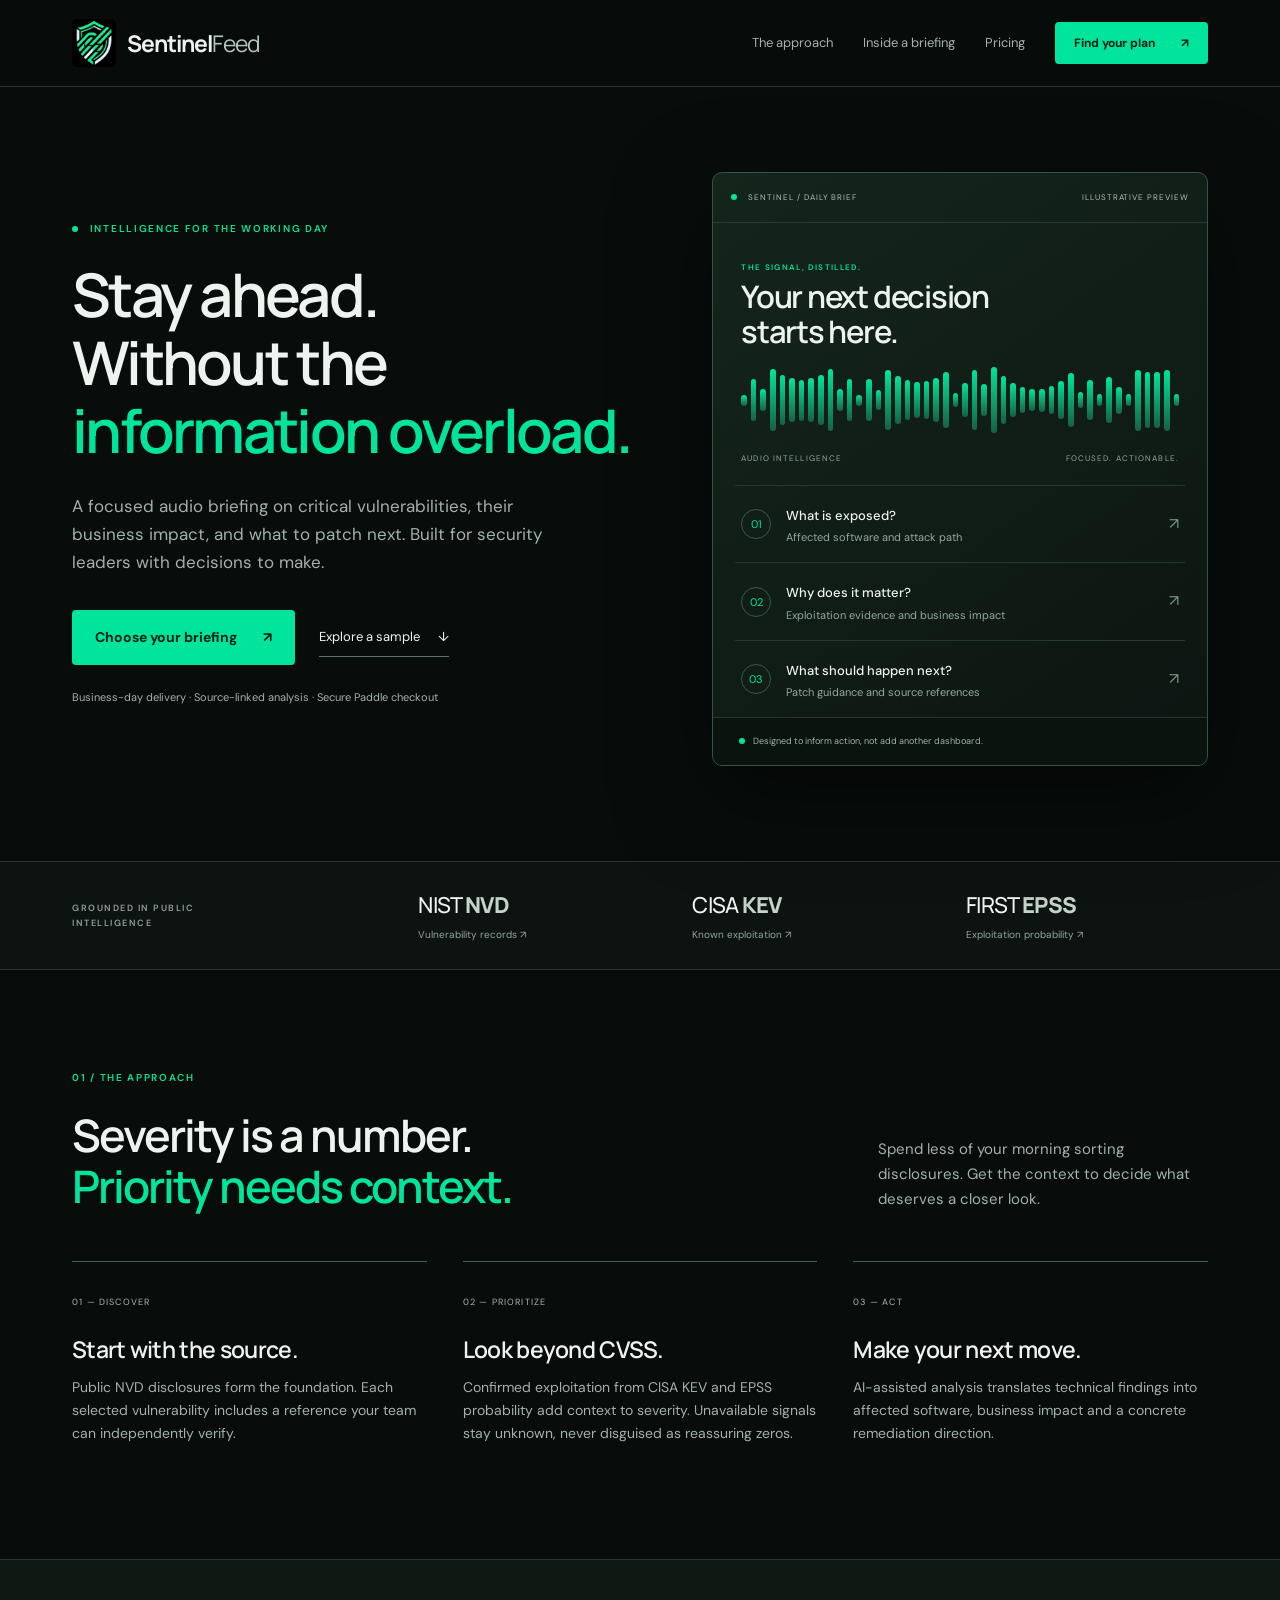
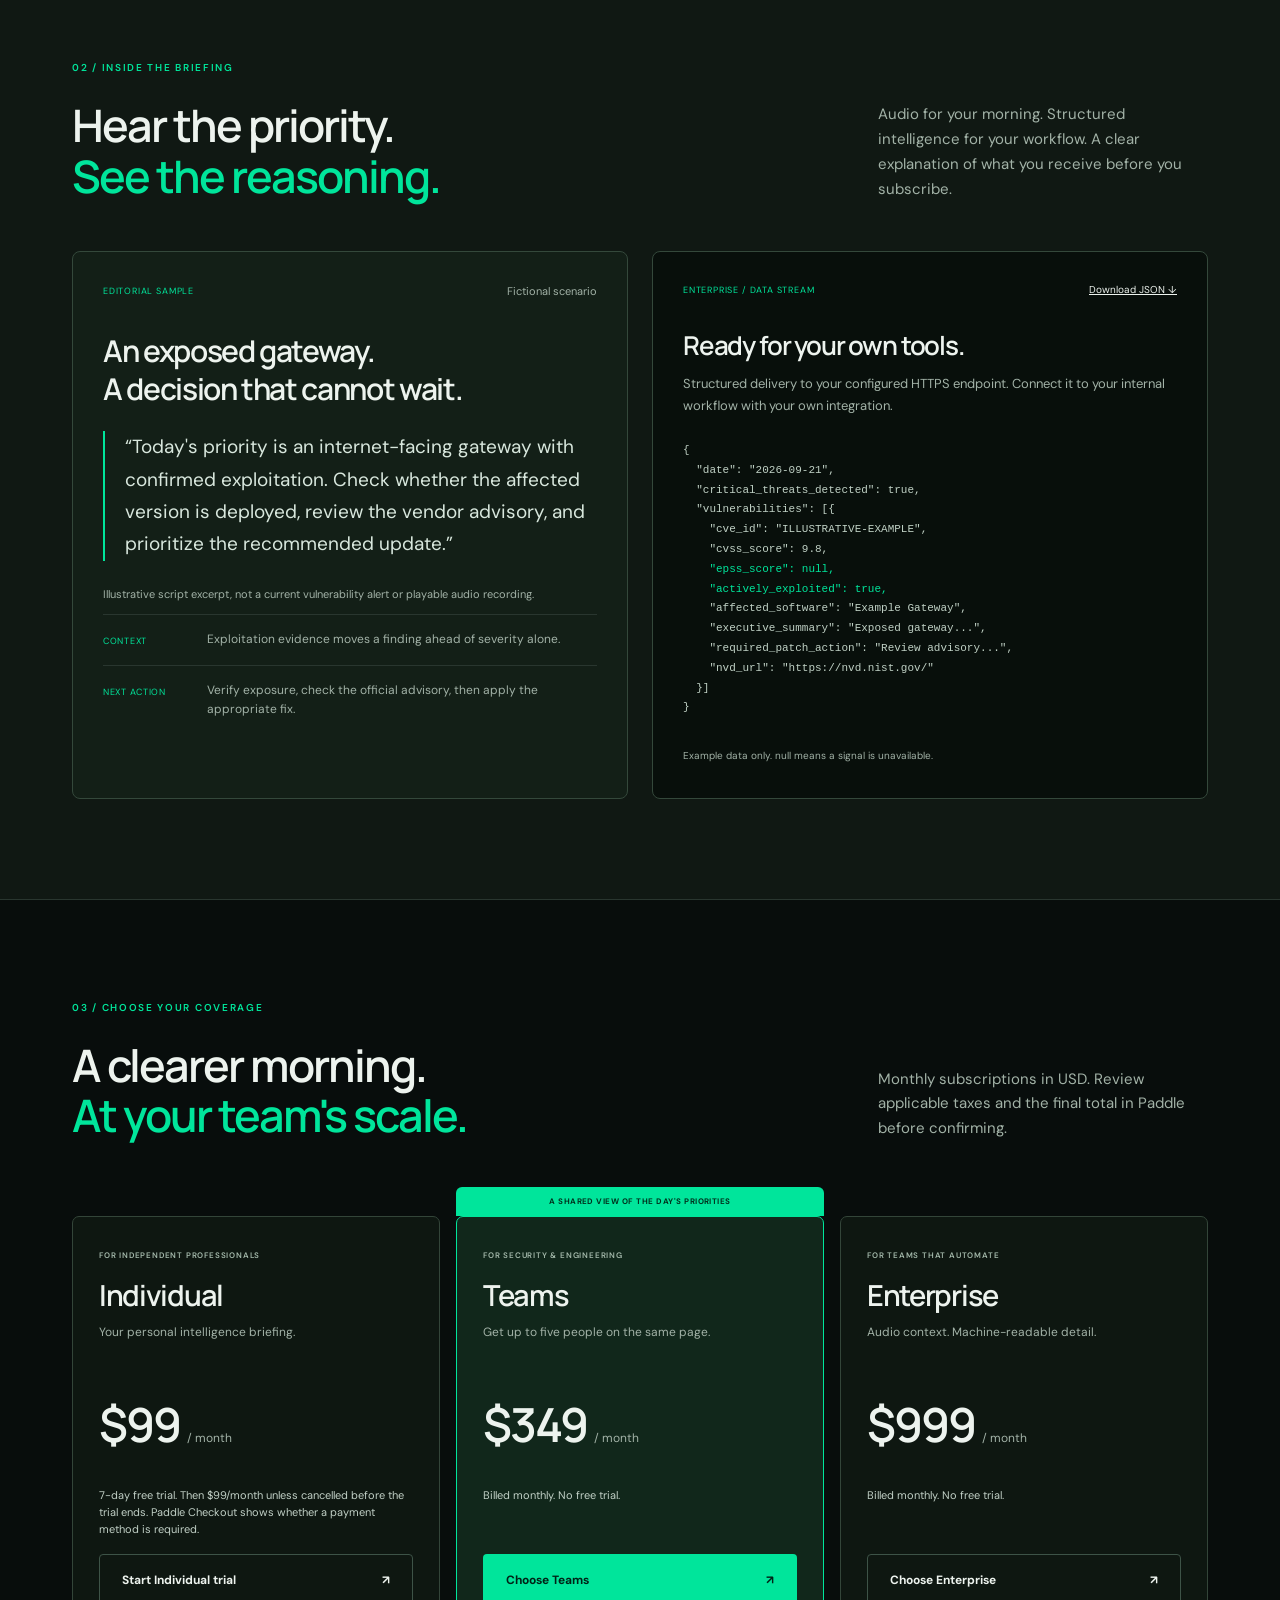
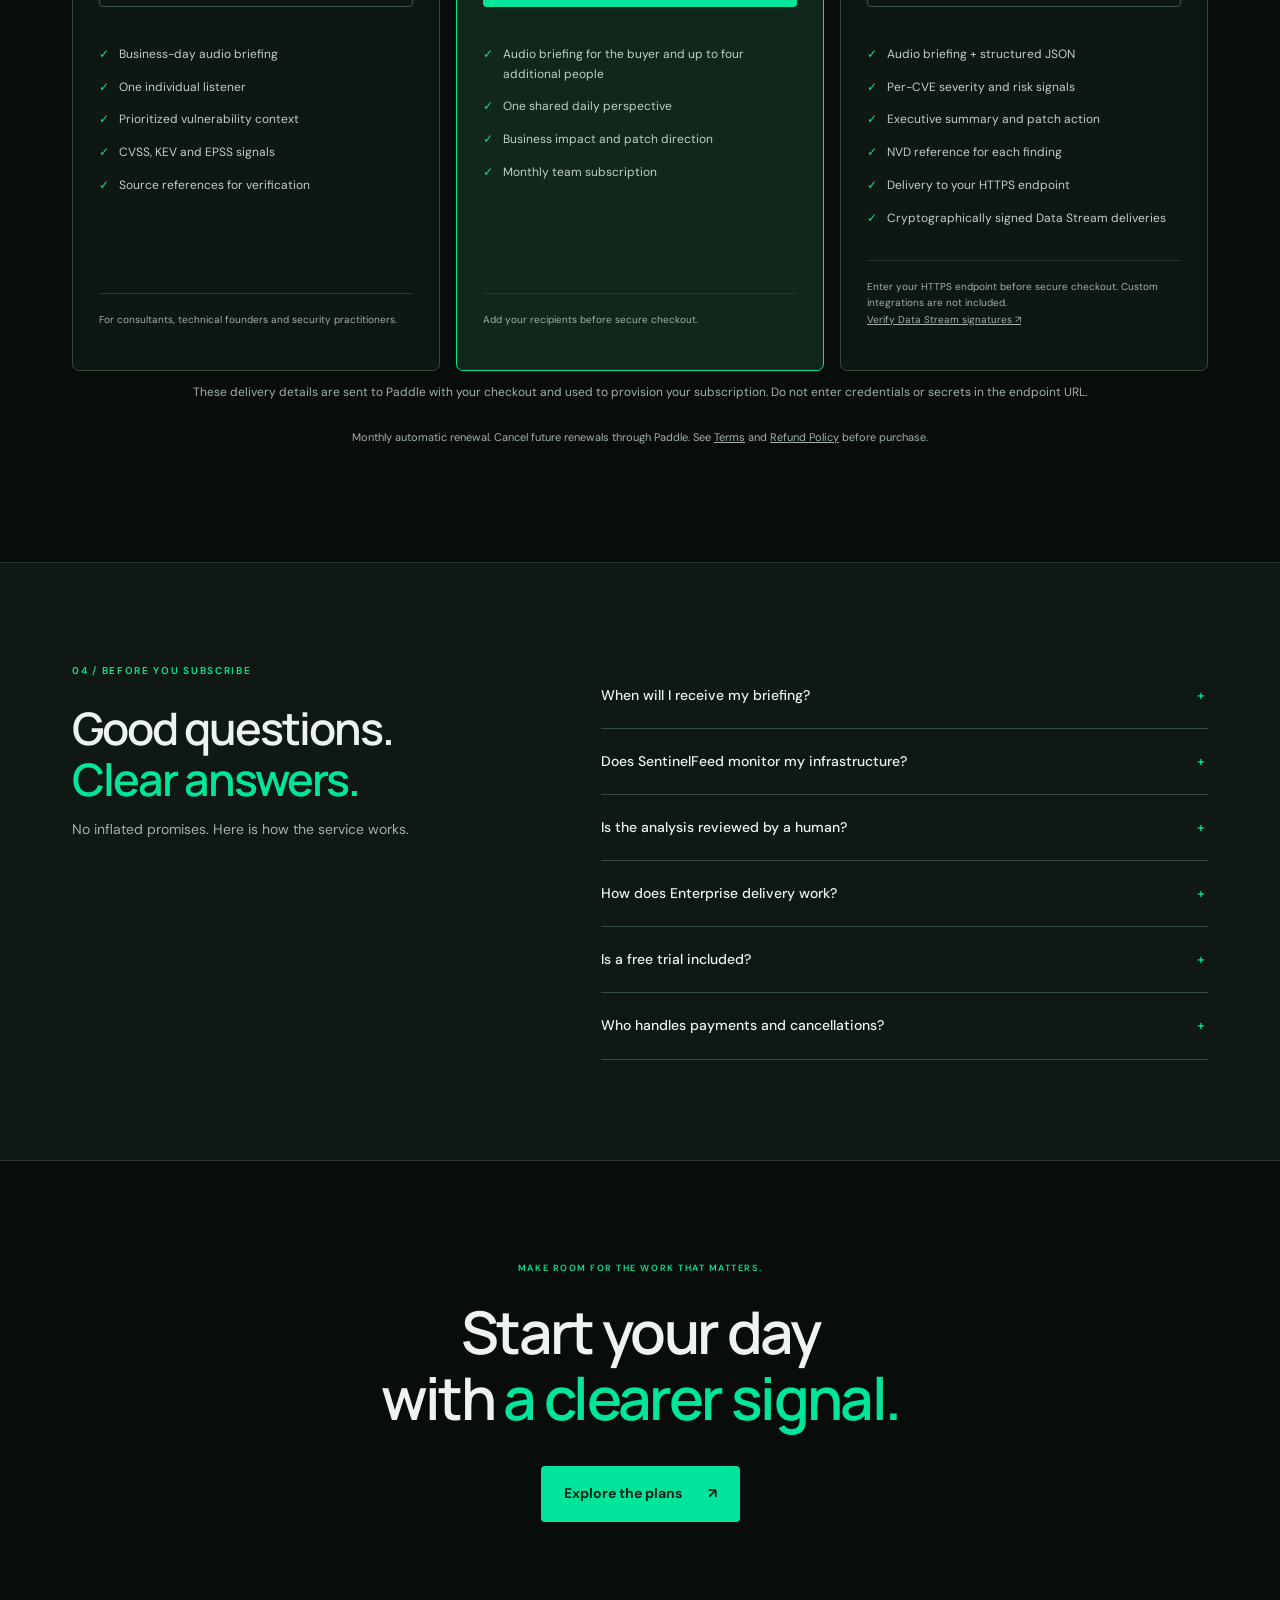
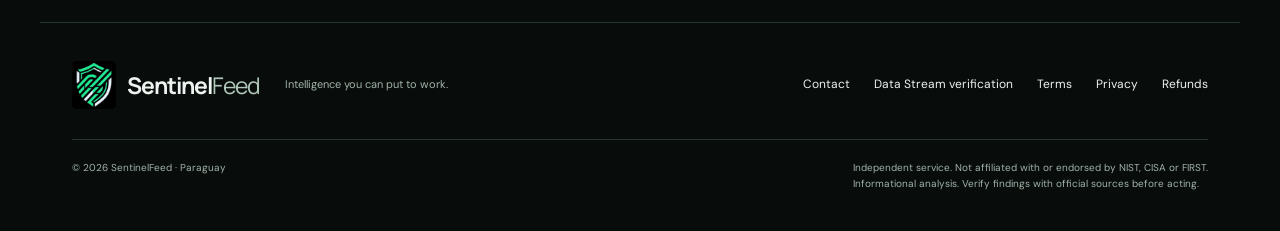
==== commit 6c5531a1: "docs: publish Enterprise Data Stream identity (index.html)" ====
--- a/index.html
+++ b/index.html
@@ -71,7 +71,7 @@
 <div class="plans">
 <article class="plan"><p class="eyebrow">FOR INDEPENDENT PROFESSIONALS</p><h3>Individual</h3><p class="plan-intro">Your personal intelligence briefing.</p><p class="price">$99 <span>/ month</span></p><p class="trial-terms">7-day free trial. Then $99/month unless cancelled before the trial ends. Paddle Checkout shows whether a payment method is required.</p><button class="button secondary" data-plan="personal">Start Individual trial <span>↗</span></button><ul><li>Business-day audio briefing</li><li>One individual listener</li><li>Prioritized vulnerability context</li><li>CVSS, KEV and EPSS signals</li><li>Source references for verification</li></ul><p class="plan-foot">For consultants, technical founders and security practitioners.</p></article>
 <article class="plan featured"><div class="plan-ribbon">A SHARED VIEW OF THE DAY'S PRIORITIES</div><p class="eyebrow">FOR SECURITY & ENGINEERING</p><h3>Teams</h3><p class="plan-intro">Get up to five people on the same page.</p><p class="price">$349 <span>/ month</span></p><p class="trial-terms">Billed monthly. No free trial.</p><button class="button" data-plan="team">Choose Teams <span>↗</span></button><ul><li>Audio briefing for the buyer and up to four additional people</li><li>One shared daily perspective</li><li>Business impact and patch direction</li><li>Monthly team subscription</li></ul><p class="plan-foot">Add your recipients before secure checkout.</p></article>
-<article class="plan"><p class="eyebrow">FOR TEAMS THAT AUTOMATE</p><h3>Enterprise</h3><p class="plan-intro">Audio context. Machine-readable detail.</p><p class="price">$999 <span>/ month</span></p><p class="trial-terms">Billed monthly. No free trial.</p><button class="button secondary" data-plan="enterprise">Choose Enterprise <span>↗</span></button><ul><li>Audio briefing + structured JSON</li><li>Per-CVE severity and risk signals</li><li>Executive summary and patch action</li><li>NVD reference for each finding</li><li>Delivery to your HTTPS endpoint</li></ul><p class="plan-foot">Enter your HTTPS endpoint before secure checkout. Custom integrations are not included.</p></article>
+<article class="plan"><p class="eyebrow">FOR TEAMS THAT AUTOMATE</p><h3>Enterprise</h3><p class="plan-intro">Audio context. Machine-readable detail.</p><p class="price">$999 <span>/ month</span></p><p class="trial-terms">Billed monthly. No free trial.</p><button class="button secondary" data-plan="enterprise">Choose Enterprise <span>↗</span></button><ul><li>Audio briefing + structured JSON</li><li>Per-CVE severity and risk signals</li><li>Executive summary and patch action</li><li>NVD reference for each finding</li><li>Delivery to your HTTPS endpoint</li><li>Cryptographically signed Data Stream deliveries</li></ul><p class="plan-foot">Enter your HTTPS endpoint before secure checkout. Custom integrations are not included.<br><a href="data-stream-verification.html">Verify Data Stream signatures ↗</a></p></article>
 </div>
 <form id="team-setup" class="checkout-setup" hidden novalidate>
 <h3>Choose your Team recipients</h3><p>The email used in Paddle Checkout receives the briefing. Add up to four more recipients, or leave these fields blank. Duplicate addresses receive one copy.</p>
@@ -101,5 +101,5 @@
 </div></div></section>
 <section class="closing wrap"><p class="eyebrow">MAKE ROOM FOR THE WORK THAT MATTERS.</p><h2>Start your day<br>with <em>a clearer signal.</em></h2><a class="button" href="#pricing">Explore the plans <span>↗</span></a></section>
 </main>
-<footer class="wrap"><div class="footer-top"><a class="brand" href="./"><span class="brand-icon"><img src="assets/logo-original.jpg" alt=""></span>Sentinel<span>Feed</span></a><p>Intelligence you can put to work.</p><nav aria-label="Footer"><a href="mailto:support@getsentinelfeed.com">Contact</a><a href="terms.html">Terms</a><a href="privacy.html">Privacy</a><a href="refund.html">Refunds</a></nav></div><div class="footer-bottom"><p>© 2026 SentinelFeed · Paraguay</p><p>Independent service. Not affiliated with or endorsed by NIST, CISA or FIRST.<br>Informational analysis. Verify findings with official sources before acting.</p></div></footer>
+<footer class="wrap"><div class="footer-top"><a class="brand" href="./"><span class="brand-icon"><img src="assets/logo-original.jpg" alt=""></span>Sentinel<span>Feed</span></a><p>Intelligence you can put to work.</p><nav aria-label="Footer"><a href="mailto:support@getsentinelfeed.com">Contact</a><a href="data-stream-verification.html">Data Stream verification</a><a href="terms.html">Terms</a><a href="privacy.html">Privacy</a><a href="refund.html">Refunds</a></nav></div><div class="footer-bottom"><p>© 2026 SentinelFeed · Paraguay</p><p>Independent service. Not affiliated with or endorsed by NIST, CISA or FIRST.<br>Informational analysis. Verify findings with official sources before acting.</p></div></footer>
 </body></html>
--- a/styles.css
+++ b/styles.css
@@ -11,3 +11,12 @@
 .legal-meta{padding:18px 20px;border:1px solid var(--line);border-radius:6px;background:var(--panel)}
 
 .trial-terms{font-size:11px;line-height:1.55;color:#c1d0c6;min-height:51px;margin:0 0 16px}
+.checkout-setup{max-width:760px;margin:28px auto;padding:30px;background:#102017;border:1px solid #3d6650;border-radius:7px}
+.checkout-setup h3{font-size:22px}.checkout-setup p,.setup-privacy{font-size:12px}
+.setup-grid{display:grid;grid-template-columns:repeat(2,minmax(0,1fr));gap:16px}
+.checkout-setup label{display:block;font-size:12px;color:#c8dbce;margin:16px 0}
+.checkout-setup input{display:block;width:100%;margin-top:7px;padding:13px;border:1px solid #587363;border-radius:4px;background:#09120d;color:#f0f9f2;font:inherit}
+.checkout-setup input:focus{outline:2px solid var(--accent);outline-offset:2px}
+.checkout-setup .button{margin-top:14px}.setup-privacy{text-align:center}
+[hidden]{display:none!important}
+@media(max-width:600px){.checkout-setup{padding:22px}.setup-grid{grid-template-columns:1fr}}
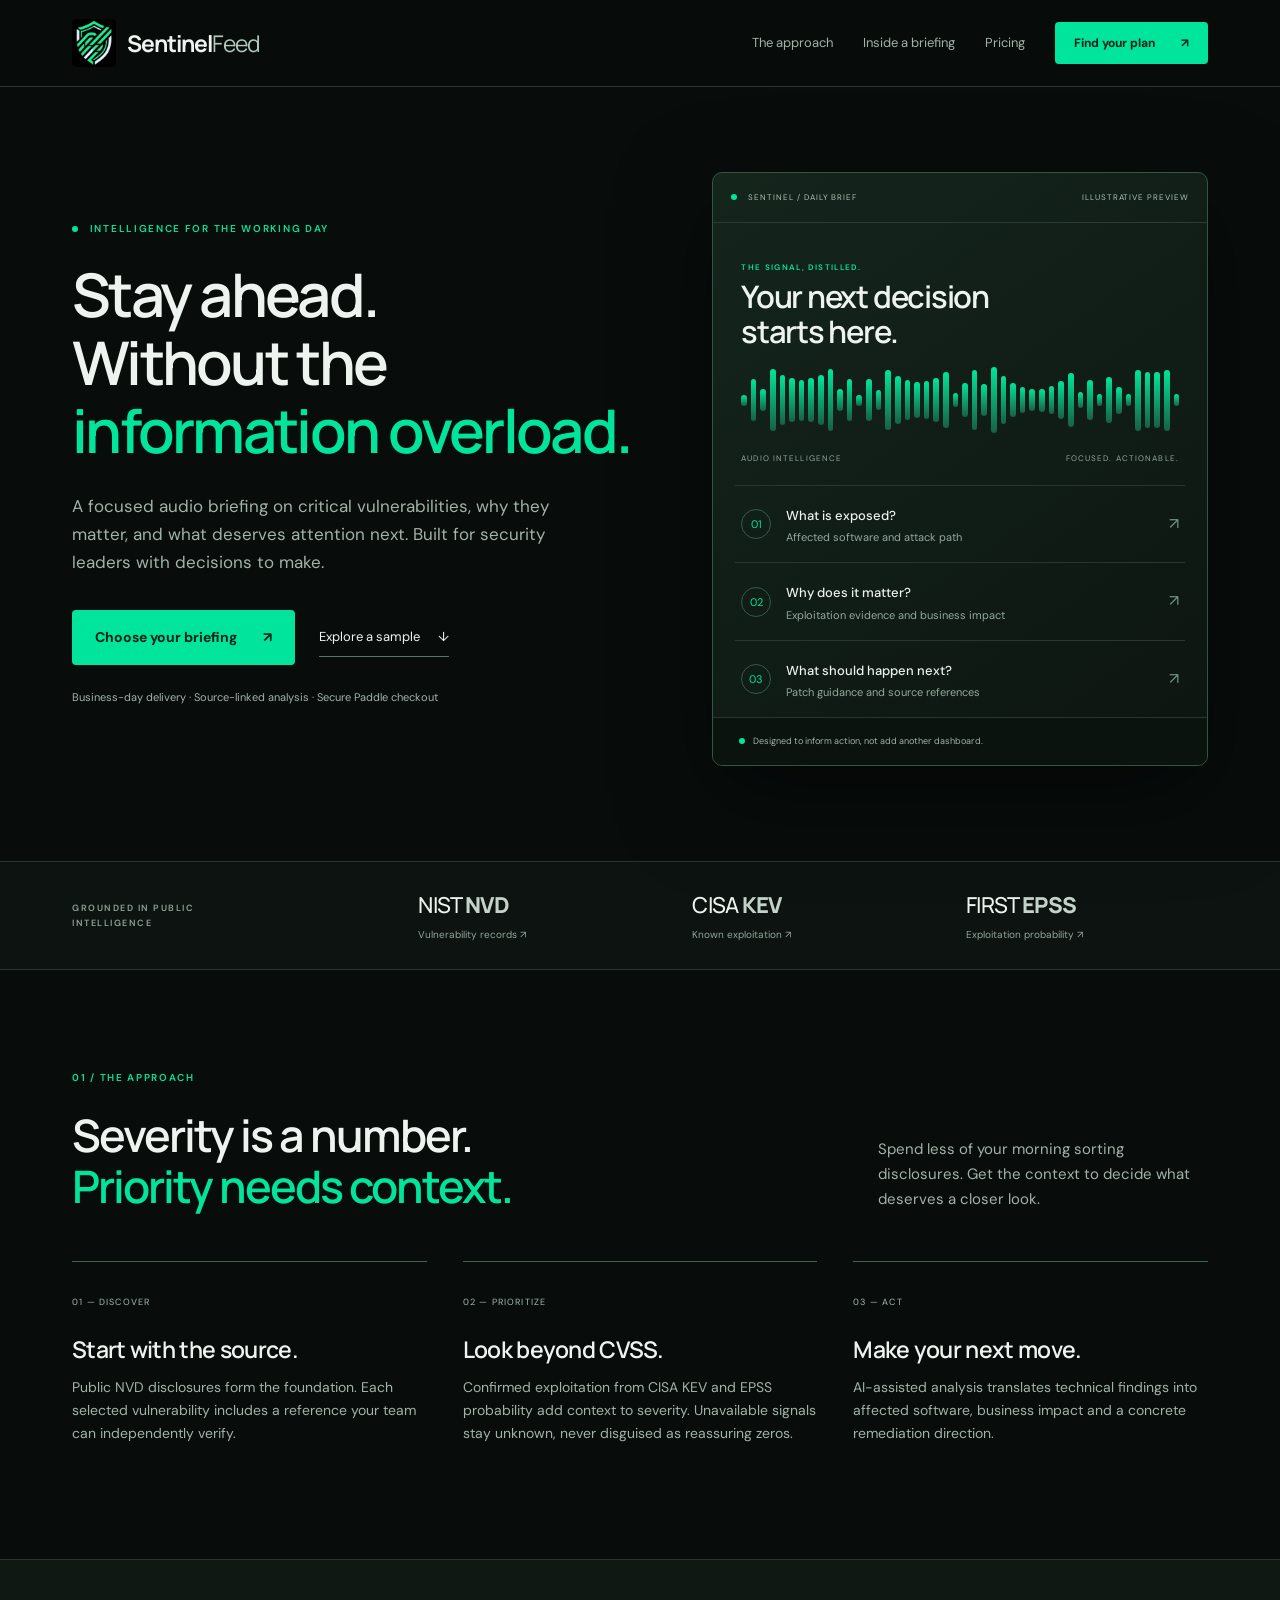
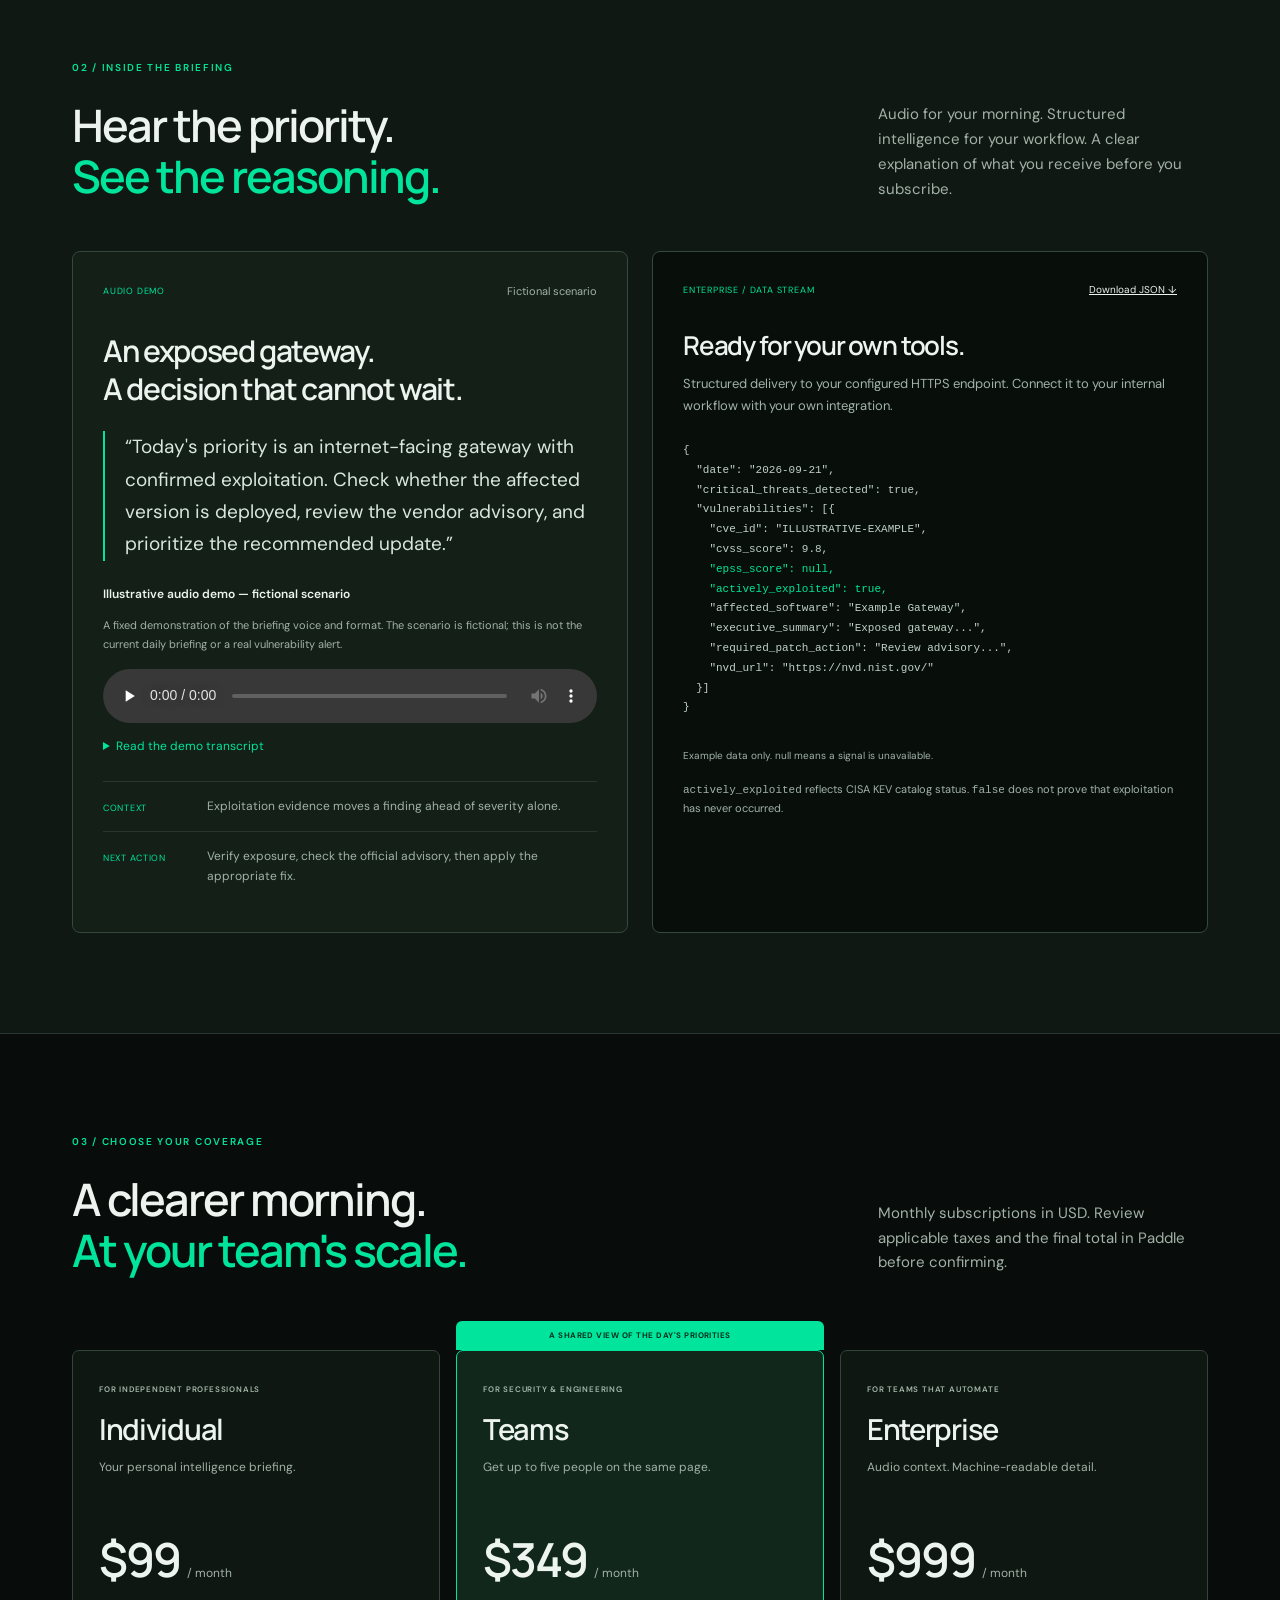
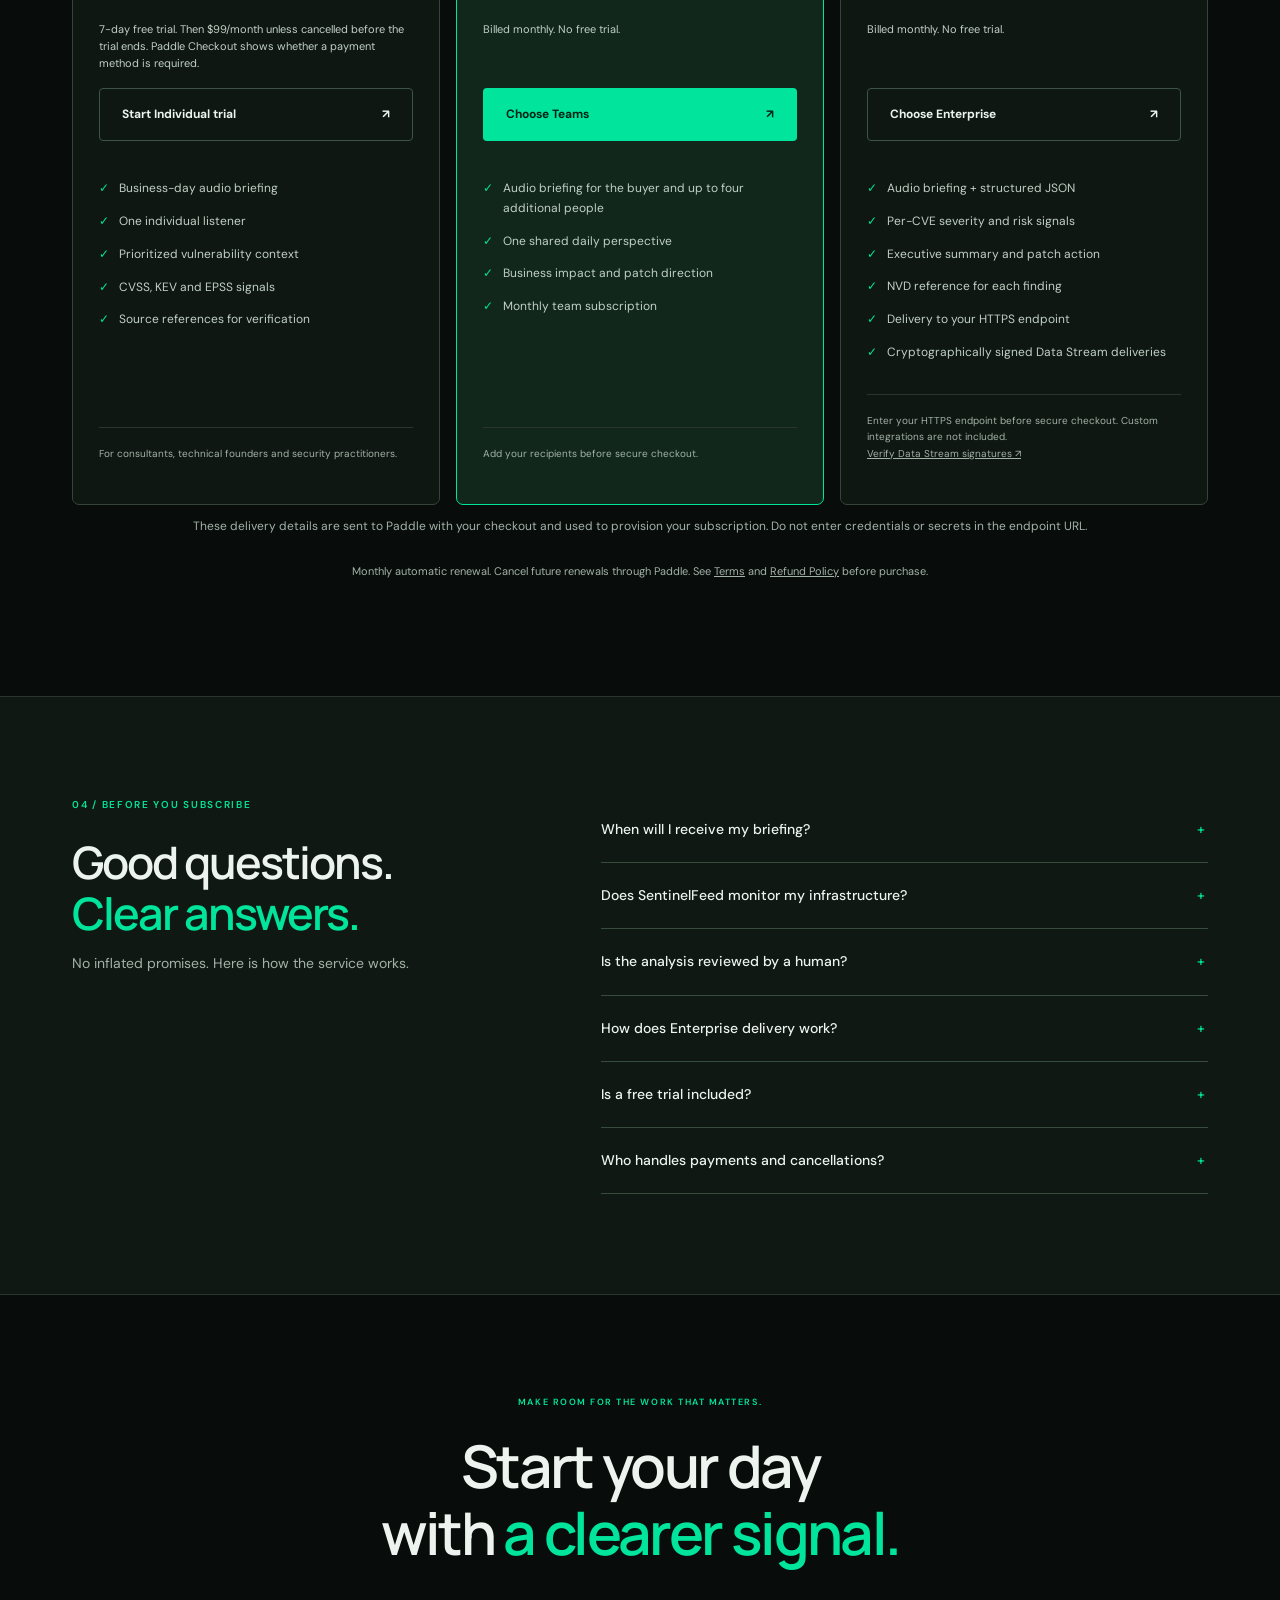
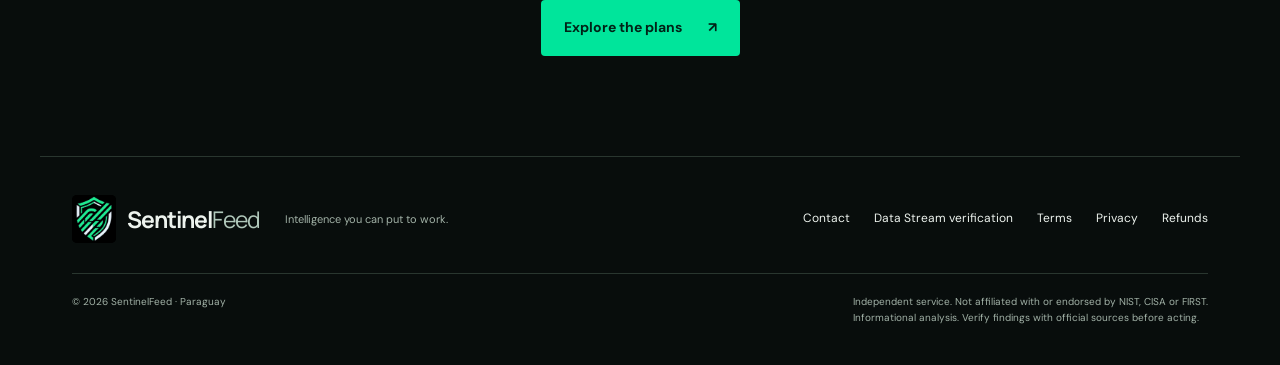
==== commit e4daac05: "Add fictional audio demo and branded social preview" ====
--- a/index.html
+++ b/index.html
@@ -11,6 +11,16 @@
 <meta property="og:type" content="website">
 <meta property="og:url" content="https://getsentinelfeed.com/">
 <meta property="og:site_name" content="SentinelFeed">
+<meta property="og:image" content="https://getsentinelfeed.com/assets/og-sentinelfeed.png">
+<meta property="og:image:width" content="1200">
+<meta property="og:image:height" content="630">
+<meta property="og:image:type" content="image/png">
+<meta property="og:image:alt" content="SentinelFeed. Critical vulnerability intelligence for the working day.">
+<meta name="twitter:card" content="summary_large_image">
+<meta name="twitter:title" content="SentinelFeed — Less noise. Better security decisions.">
+<meta name="twitter:description" content="Business-day vulnerability briefings. CVSS severity, CISA KEV exploitation evidence and EPSS probability in one focused briefing.">
+<meta name="twitter:image" content="https://getsentinelfeed.com/assets/og-sentinelfeed.png">
+<meta name="twitter:image:alt" content="SentinelFeed. Critical vulnerability intelligence for the working day.">
 <link rel="icon" href="assets/logo-original.jpg" type="image/jpeg">
 <link rel="stylesheet" href="styles.css">
 <script type="application/ld+json">{"@context":"https://schema.org","@type":"Organization","name":"SentinelFeed","url":"https://getsentinelfeed.com/","email":"support@getsentinelfeed.com","address":{"@type":"PostalAddress","addressCountry":"PY"}}</script>
@@ -28,7 +38,7 @@
 <section class="hero wrap">
 <div class="hero-copy"><p class="eyebrow"><i></i> INTELLIGENCE FOR THE WORKING DAY</p>
 <h1>Stay ahead.<br>Without the<br><em>information overload.</em></h1>
-<p class="lead">A focused audio briefing on critical vulnerabilities, their business impact, and what to patch next. Built for security leaders with decisions to make.</p>
+<p class="lead">A focused audio briefing on critical vulnerabilities, why they matter, and what deserves attention next. Built for security leaders with decisions to make.</p>
 <div class="actions"><a class="button" href="#pricing">Choose your briefing <span>↗</span></a><a class="text-link" href="#sample">Explore a sample <span>↓</span></a></div>
 <p class="micro">Business-day delivery · Source-linked analysis · Secure Paddle checkout</p>
 </div>
@@ -50,7 +60,22 @@
 </section>
 <section class="sample-section" id="sample"><div class="wrap section">
 <div class="section-heading"><div><p class="eyebrow">02 / INSIDE THE BRIEFING</p><h2>Hear the priority.<br><em>See the reasoning.</em></h2></div><p>Audio for your morning. Structured intelligence for your workflow. A clear explanation of what you receive before you subscribe.</p></div>
-<div class="sample-grid"><article class="sample-card"><div class="card-heading"><span class="label">EDITORIAL SAMPLE</span><span class="muted">Fictional scenario</span></div><h3>An exposed gateway.<br>A decision that cannot wait.</h3><blockquote>“Today's priority is an internet-facing gateway with confirmed exploitation. Check whether the affected version is deployed, review the vendor advisory, and prioritize the recommended update.”</blockquote><p class="muted">Illustrative script excerpt, not a current vulnerability alert or playable audio recording.</p><div class="sample-detail"><span>CONTEXT</span><p>Exploitation evidence moves a finding ahead of severity alone.</p></div><div class="sample-detail"><span>NEXT ACTION</span><p>Verify exposure, check the official advisory, then apply the appropriate fix.</p></div></article>
+<div class="sample-grid"><article class="sample-card"><div class="card-heading"><span class="label">AUDIO DEMO</span><span class="muted">Fictional scenario</span></div><h3>An exposed gateway.<br>A decision that cannot wait.</h3><blockquote>“Today's priority is an internet-facing gateway with confirmed exploitation. Check whether the affected version is deployed, review the vendor advisory, and prioritize the recommended update.”</blockquote>
+<div class="audio-demo">
+<p id="audio-demo-label">Illustrative audio demo — fictional scenario</p>
+<p id="audio-demo-description" class="muted">A fixed demonstration of the briefing voice and format. The scenario is fictional; this is not the current daily briefing or a real vulnerability alert.</p>
+<audio controls preload="none" aria-labelledby="audio-demo-label" aria-describedby="audio-demo-description">
+<source src="assets/sentinelfeed-audio-demo.mp3" type="audio/mpeg">
+Your browser does not support audio playback. <a href="assets/sentinelfeed-audio-demo.mp3">Download the illustrative audio demo</a> or read the transcript below.
+</audio>
+<details class="demo-transcript"><summary>Read the demo transcript</summary>
+<p>Welcome to this SentinelFeed illustrative audio demo. The gateway and scenario are fictional. This is not today's daily briefing.</p>
+<p>In this example, an internet-facing gateway has a critical vulnerability with confirmed exploitation. That exploitation evidence makes the finding deserve attention ahead of severity alone.</p>
+<p>If your organization used this gateway, the next step would be to check whether an affected version was deployed. Review the official vendor advisory, then prioritize the recommended update through your normal change controls.</p>
+<p>The point is to connect the finding to a decision: what might be exposed, why it matters, and what your team should verify next. A severity number provides context, but it does not establish your organization's actual exposure.</p>
+<p>This recording illustrates the voice and format of a SentinelFeed briefing. It reports no real vulnerability and is not a current security alert.</p>
+</details></div>
+<div class="sample-detail"><span>CONTEXT</span><p>Exploitation evidence moves a finding ahead of severity alone.</p></div><div class="sample-detail"><span>NEXT ACTION</span><p>Verify exposure, check the official advisory, then apply the appropriate fix.</p></div></article>
 <article class="code-card"><div class="card-heading"><span class="label">ENTERPRISE / DATA STREAM</span><a href="sample.json" download>Download JSON ↓</a></div><h3>Ready for your own tools.</h3><p>Structured delivery to your configured HTTPS endpoint. Connect it to your internal workflow with your own integration.</p><pre aria-label="Illustrative JSON payload"><code>{
   "date": "2026-09-21",
   "critical_threats_detected": true,
@@ -64,7 +89,7 @@
     "required_patch_action": "Review advisory...",
     "nvd_url": "https://nvd.nist.gov/"
   }]
-}</code></pre><small>Example data only. null means a signal is unavailable.</small></article></div>
+}</code></pre><small>Example data only. null means a signal is unavailable.</small><p class="signal-note"><code>actively_exploited</code> reflects CISA KEV catalog status. <code>false</code> does not prove that exploitation has never occurred.</p></article></div>
 </div></section>
 <section class="section wrap" id="pricing">
 <div class="section-heading"><div><p class="eyebrow">03 / CHOOSE YOUR COVERAGE</p><h2>A clearer morning.<br><em>At your team's scale.</em></h2></div><p>Monthly subscriptions in USD. Review applicable taxes and the final total in Paddle before confirming.</p></div>
--- a/styles.css
+++ b/styles.css
@@ -9,6 +9,7 @@
 .brand-icon img{width:140px;height:auto;left:-48px;top:-14px}
 .legal p,.legal li{line-height:1.8;color:var(--muted)}
 .legal-meta{padding:18px 20px;border:1px solid var(--line);border-radius:6px;background:var(--panel)}
+.verification{max-width:980px}.verification-lead{font-size:18px;max-width:760px}.verification code{font: .9em/1.5 ui-monospace,SFMono-Regular,Consolas,monospace;overflow-wrap:anywhere}.verification-identity{border:1px solid #34483b;border-radius:8px;background:#101916}.verification-identity>div{padding:14px 20px;border-bottom:1px solid var(--line)}.verification-identity>div:last-child{border-bottom:0}.verification-identity dt{font-size:11px;color:var(--muted)}.verification-identity dd{margin:4px 0 0}.verification-table-wrap{overflow-x:auto}.verification-table{width:100%;border-collapse:collapse;font-size:13px}.verification-table th,.verification-table td{text-align:left;vertical-align:top;padding:12px;border-bottom:1px solid var(--line)}.verification-table th{font-weight:600;white-space:nowrap}.verification-code{padding:18px;border:1px solid #34483b;border-radius:8px;background:#0b130e;color:#d6e9dc;overflow-x:auto;font:12px/1.7 ui-monospace,SFMono-Regular,Consolas,monospace}.verification-code code{font:inherit;overflow-wrap:normal}.verification ul{padding-left:22px}.verification li{margin:8px 0}.footer-top nav{flex-wrap:wrap}
 
 .trial-terms{font-size:11px;line-height:1.55;color:#c1d0c6;min-height:51px;margin:0 0 16px}
 .checkout-setup{max-width:760px;margin:28px auto;padding:30px;background:#102017;border:1px solid #3d6650;border-radius:7px}
@@ -20,3 +21,14 @@
 .checkout-setup .button{margin-top:14px}.setup-privacy{text-align:center}
 [hidden]{display:none!important}
 @media(max-width:600px){.checkout-setup{padding:22px}.setup-grid{grid-template-columns:1fr}}
+
+.sample-grid>article{min-width:0}
+.audio-demo{margin:24px 0}
+.audio-demo>p:first-child{font-size:12px;font-weight:600;color:var(--ink)}
+.audio-demo audio{display:block;width:100%;max-width:100%;margin-top:16px;color-scheme:dark}
+.audio-demo audio:focus-visible{outline:3px solid var(--accent);outline-offset:5px}
+.demo-transcript{margin-top:14px;font-size:12px}
+.demo-transcript summary{cursor:pointer;color:var(--accent)}
+.demo-transcript p{font-size:12px;line-height:1.7}
+.code-card .signal-note{font-size:11px;line-height:1.65;margin:12px 0 0}
+.signal-note code{font-size:inherit;overflow-wrap:anywhere}
